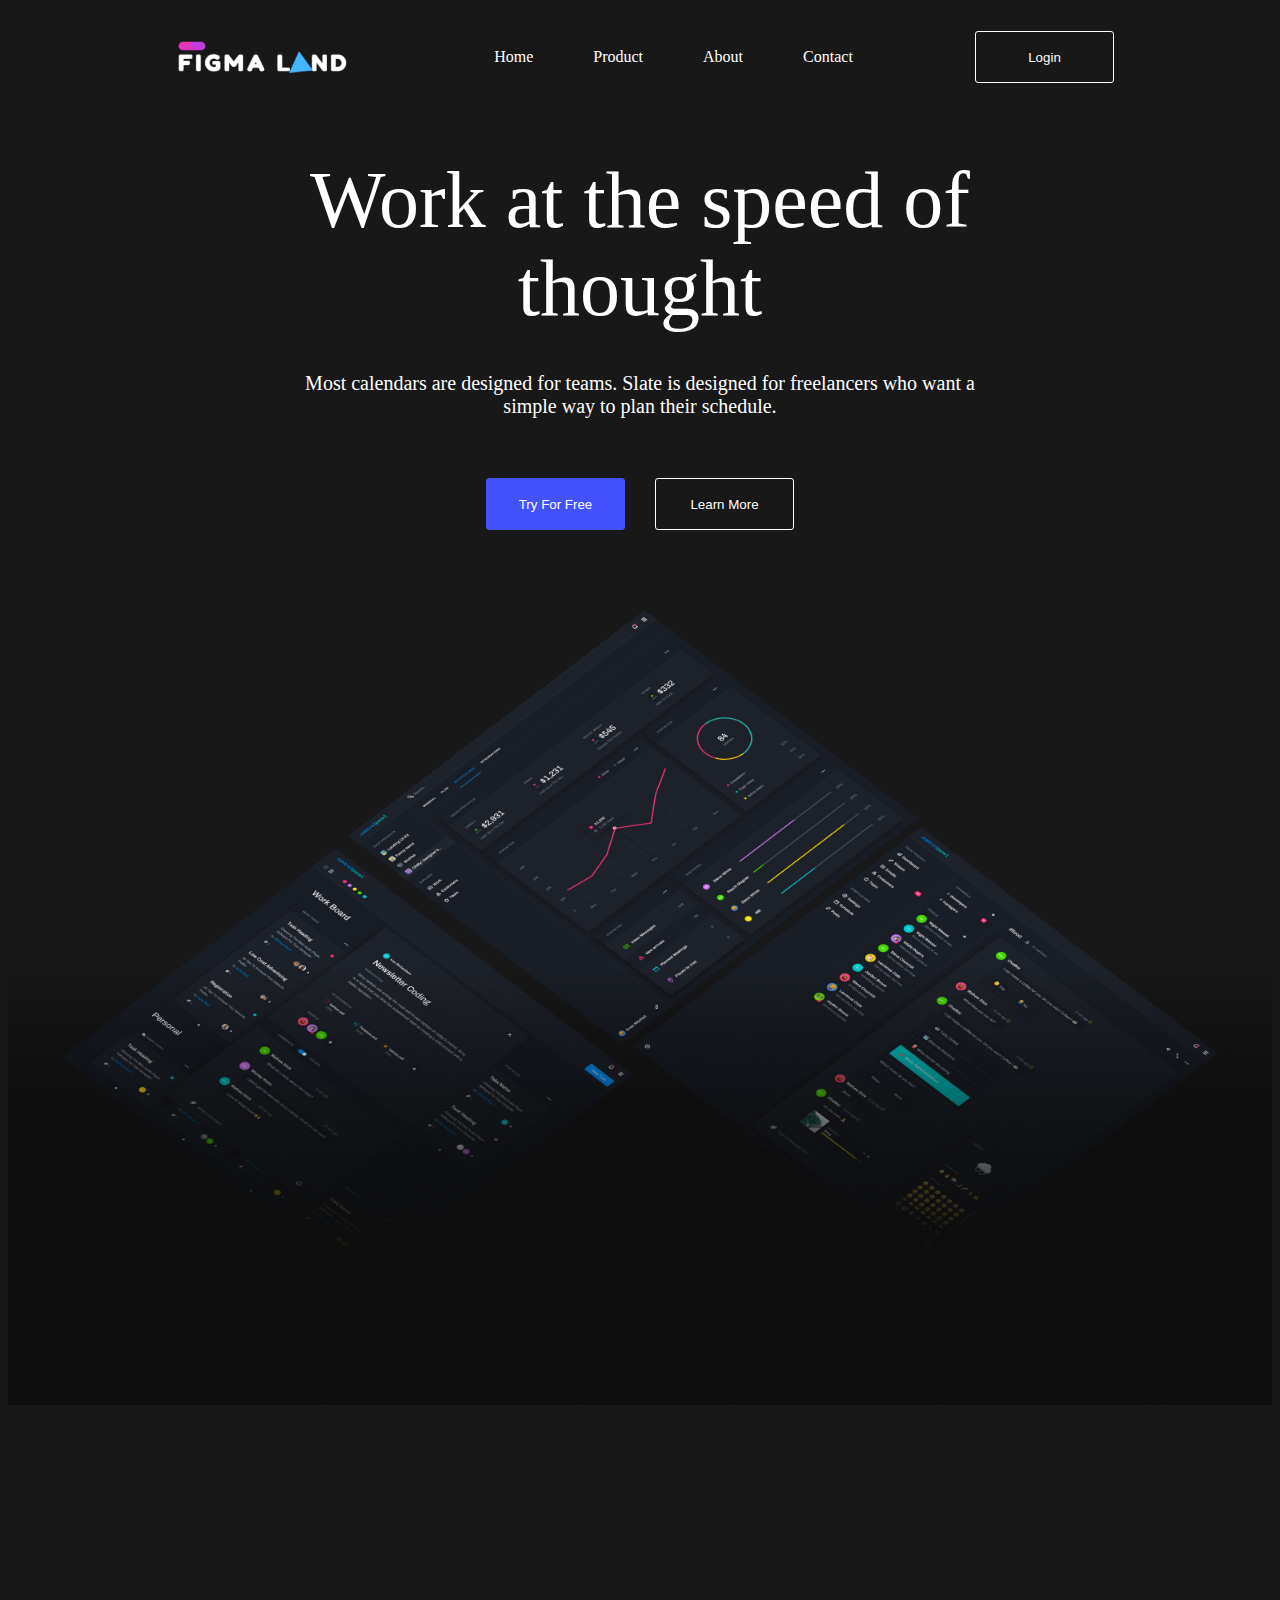
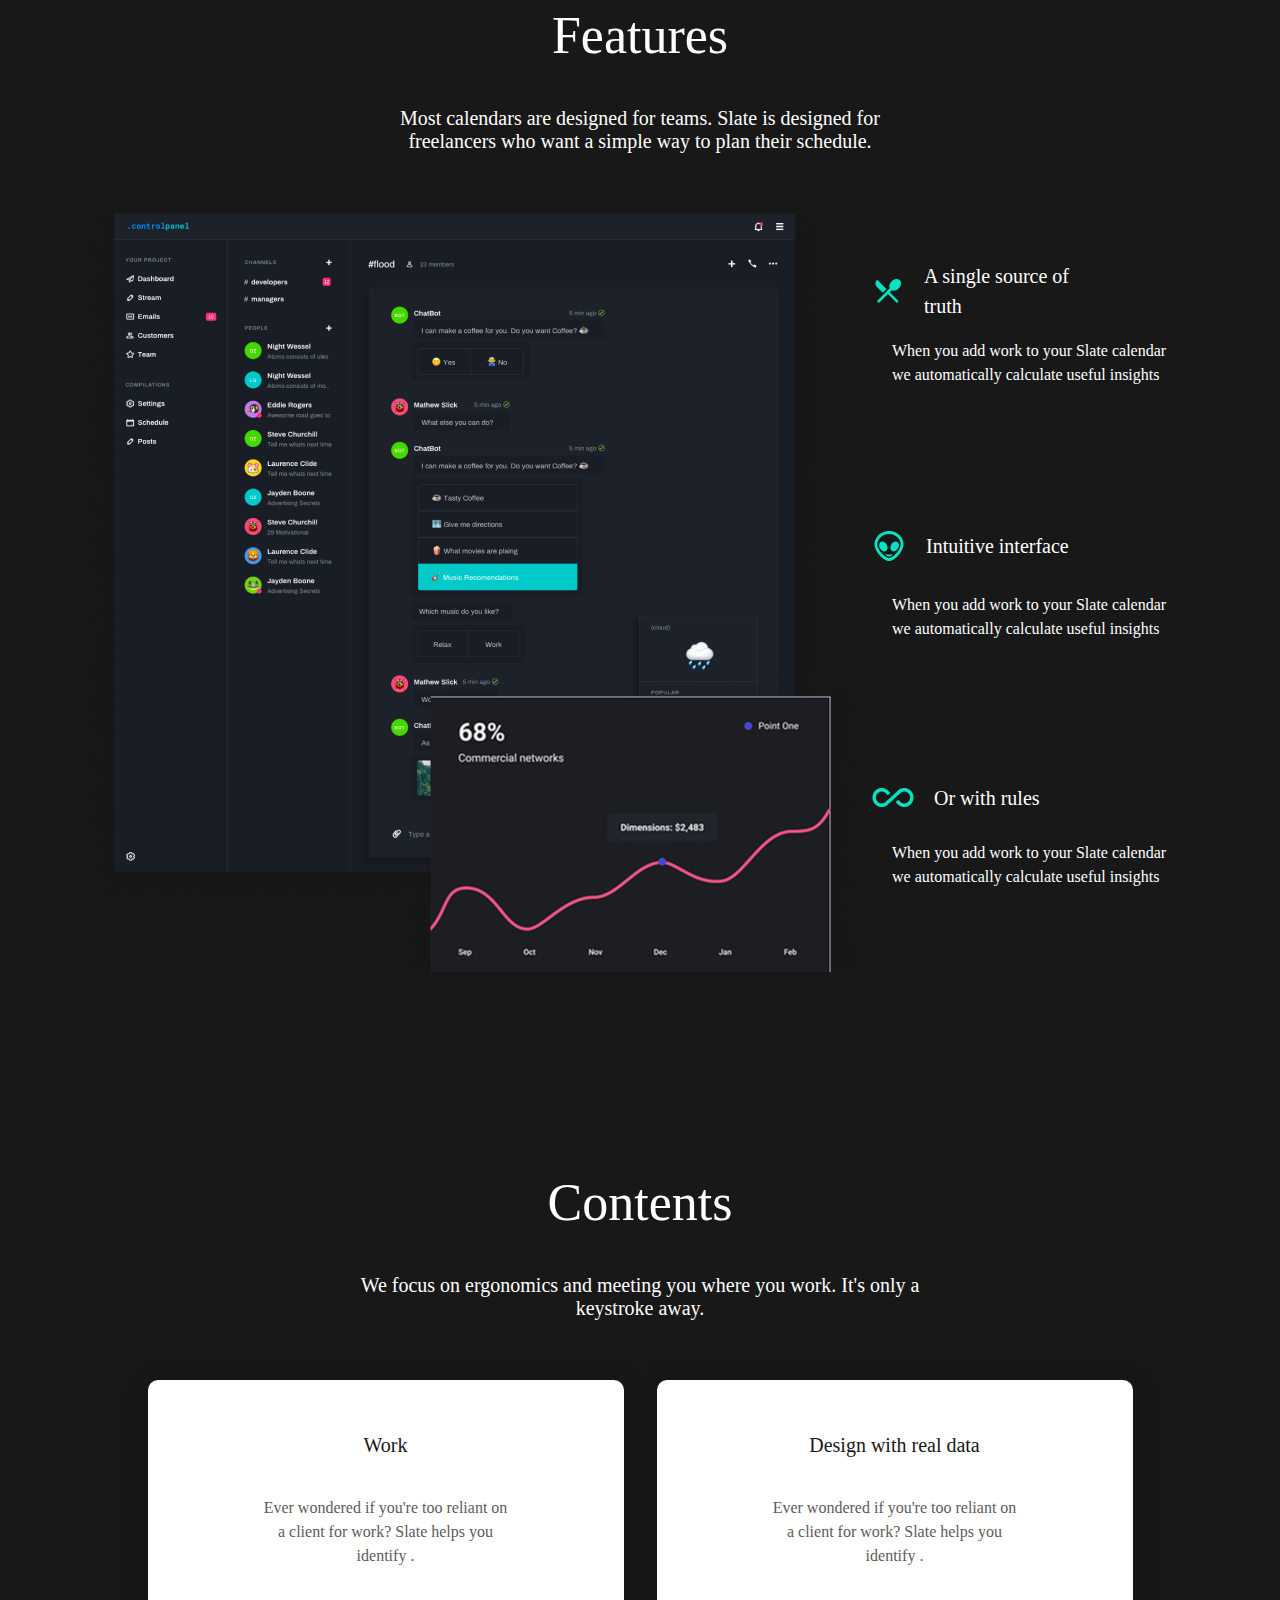
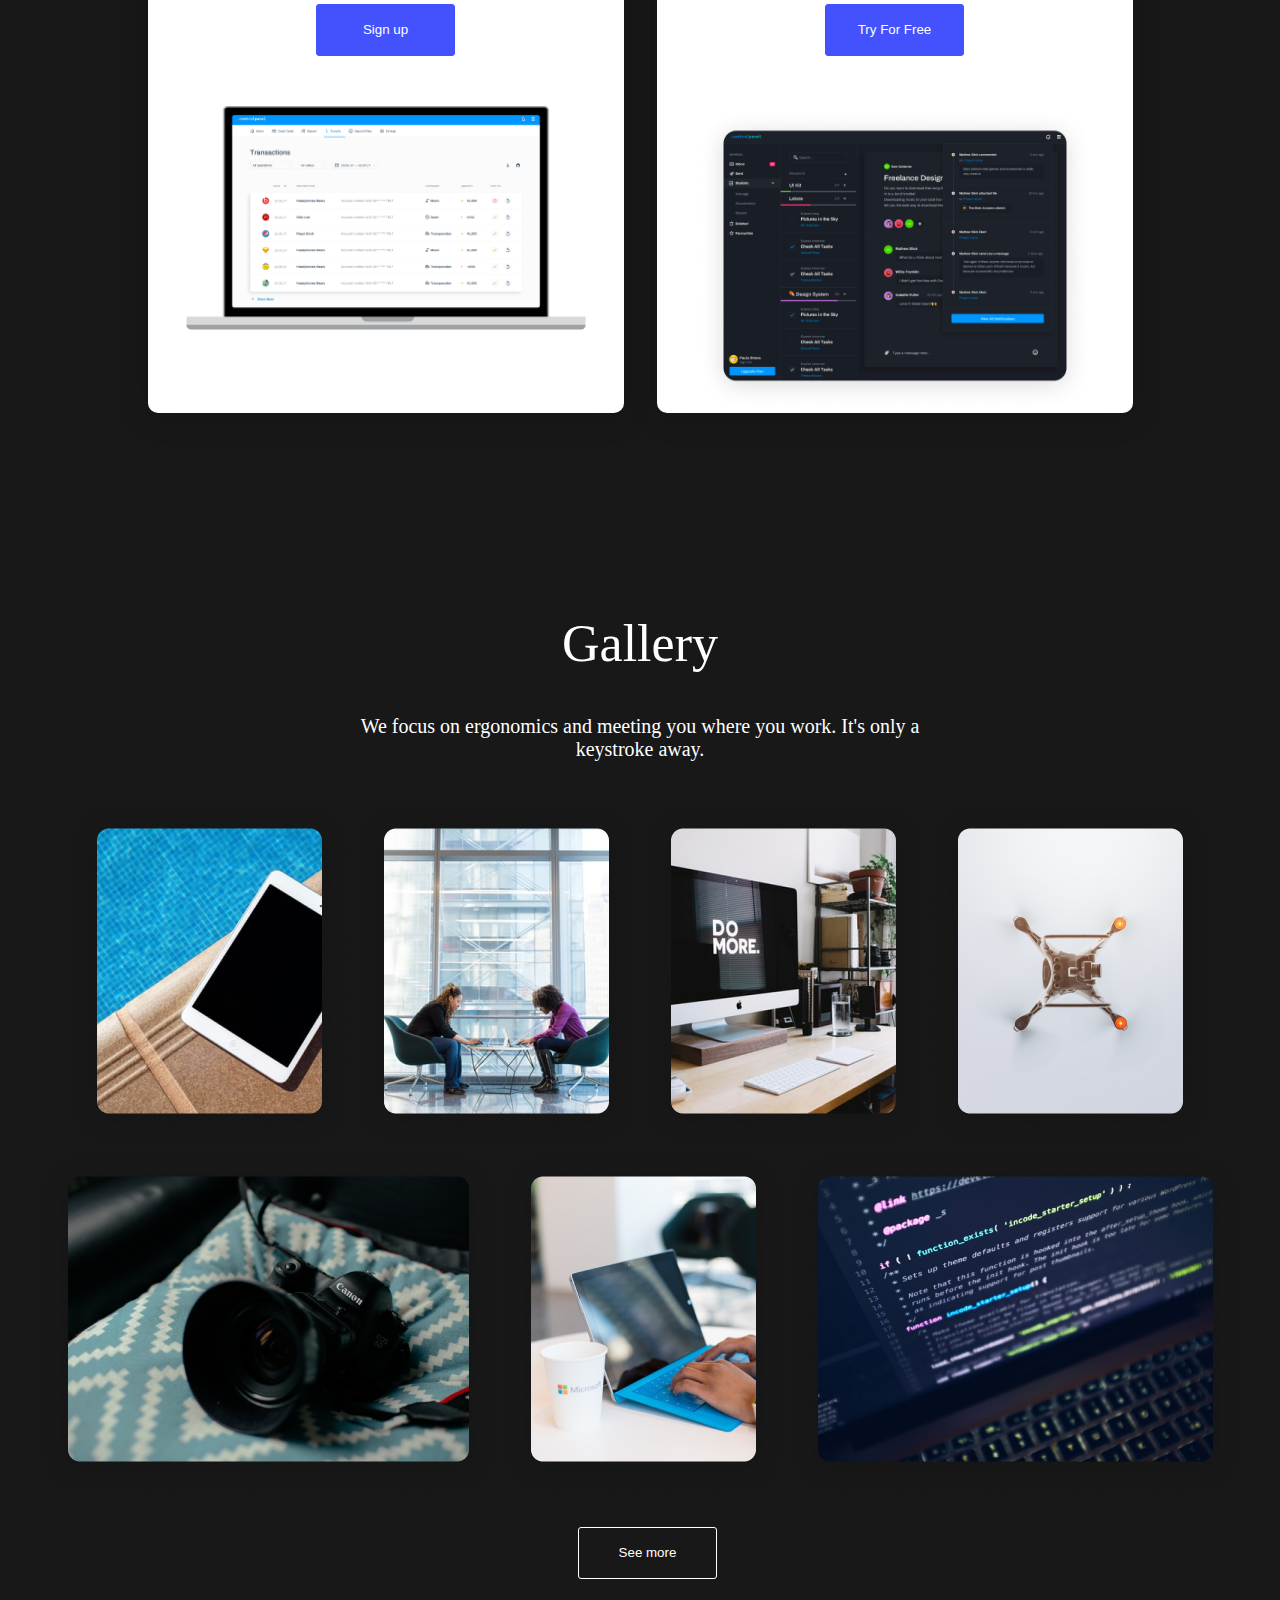
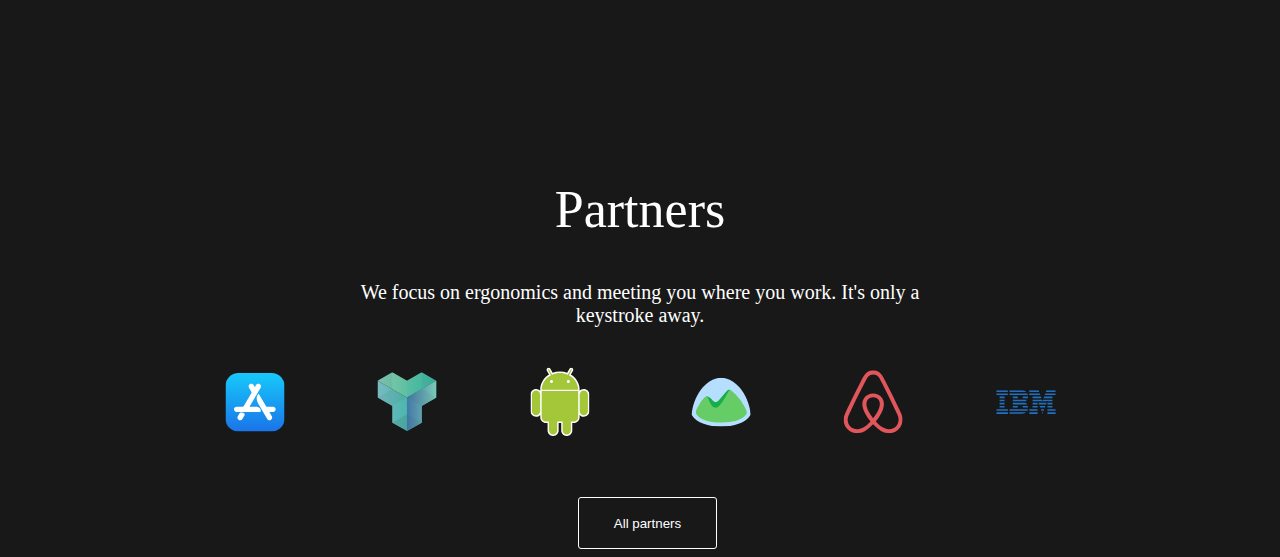
==== index.html @ aeb0fdc1 "das" ====
<!DOCTYPE html>
<html lang="en">
  <head>
    <meta charset="UTF-8" />
    <meta http-equiv="X-UA-Compatible" content="IE=edge" />
    <meta name="viewport" content="width=device-width, initial-scale=1.0" />
    <link rel="stylesheet" href="css/style.css" />
    <link rel="shortcut icon" href="./images/favicon.ico" type="image/x-icon" />
    <title>FigmaLand</title>
  </head>
  <body>
    <nav>
      <div class="nav_cont">
        <img src="./images/logo dark.png" alt="" class="logo" />
        <div class="navLinks">
          <a href="">Home</a>
          <a href="">Product</a>
          <a href="">About</a>
          <a href="">Contact</a>
        </div>
        <button class="login_button">Login</button>
      </div>
    </nav>

    <!-- Hero Section-->
    <section class="hero_section">
      <div class="main_content">
        <div class="headline_cont">
          <span class="headline">Work at the speed of thought</span>
          <p>
            Most calendars are designed for teams. Slate is designed for
            freelancers who want a simple way to plan their schedule.
          </p>
          <div class="cta_buttons">
            <button class="cta_button1">Try For Free</button>
            <button class="cta_button2">Learn More</button>
          </div>
        </div>
      </div>
      <img src="./images/screens.png" alt="" srcset="" class="screen_images" />
    </section>

    <!-- Features -->
    <section class="feature_section">
      <div class="feature_headline">
        <span class="section_headline">Features</span>
        <p>
          Most calendars are designed for teams. Slate is designed for
          freelancers who want a simple way to plan their schedule.
        </p>
      </div>
      <div class="feature_lists_cont">
        <img
          src="./images/featuresLarge.png"
          alt=""
          class="feature_image_large"
        />
        <img src="./images/featuresSmall.png" alt="" class="feature_image_sm" />
        <div class="feature_list_items">
          <div class="list">
            <div class="list_title">
              <img
                src="./images/ic_round-restaurant-menu.png"
                alt=""
                class="list_img"
              />
              <span class="list_head"> A single source of truth </span>
            </div>
            <p class="list_text">
              When you add work to your Slate calendar we automatically
              calculate useful insights
            </p>
          </div>
          <div class="list">
            <div class="list_title">
              <img
                src="./images/mdi_alien-outline.png"
                alt=""
                class="list_img"
              />
              <span class="list_head"> Intuitive interface </span>
            </div>
            <p class="list_text">
              When you add work to your Slate calendar we automatically
              calculate useful insights
            </p>
          </div>
          <div class="list">
            <div class="list_title">
              <img
                src="./images/mdi_all-inclusive.png"
                alt=""
                class="list_img"
              />
              <span class="list_head"> Or with rules </span>
            </div>
            <p class="list_text">
              When you add work to your Slate calendar we automatically
              calculate useful insights
            </p>
          </div>
        </div>
      </div>
    </section>

    <!-- Contents -->
    <section class="feature_section">
      <div class="feature_headline">
        <span class="section_headline">Contents</span>
        <p>
          We focus on ergonomics and meeting you where you work. It's only a
          keystroke away.
        </p>
      </div>
      <div class="card_cont">
        <div class="card">
          <div class="card_content">
            <span class="card_title">Work</span>
            <p class="card_text">
              Ever wondered if you're too reliant on a client for work? Slate
              helps you identify .
            </p>
            <button class="card_button">Sign up</button>
            <img src="./images/Macbook Pro.png" alt="" class="card_img" />
          </div>
        </div>
        <div class="card">
          <div class="card_content">
            <span class="card_title">Design with real data</span>
            <p class="card_text">
              Ever wondered if you're too reliant on a client for work? Slate
              helps you identify .
            </p>
            <button class="card_button">Try For Free</button>
            <img
              src="./images/Boards Notifications.png"
              alt=""
              class="card_img"
            />
          </div>
        </div>
      </div>
    </section>

    <!-- Gallery -->
    <section class="feature_section">
      <div class="feature_headline">
        <span class="section_headline">Gallery</span>
        <p>
          We focus on ergonomics and meeting you where you work. It's only a
          keystroke away.
        </p>
      </div>
      <div class="gallery">
        <div class="img_row1">
          <img src="./images/Card-1.png" alt="" />
          <img src="./images/Card-2.png" alt="" />
          <img src="./images/Card-3.png" alt="" />
          <img src="./images/Card.png" alt="" />
        </div>
        <div class="img_row2">
          <img src="./images/Card6.png" alt="" />
          <img src="./images/Card5.png" alt="" />
          <img src="./images/Card7.png" alt="" />
        </div>
        <button class="cta_button2">See more</button>
      </div>
    </section>

    <!-- Partners -->
    <section class="feature_section">
      <div class="feature_headline">
        <span class="section_headline">Partners</span>
        <p>
          We focus on ergonomics and meeting you where you work. It's only a
          keystroke away.
        </p>
      </div>
      <div class="gallery">
        <div class="logo_row">
          <div class="logo1">
            <img
              src="./images/logos_apple-app-store.svg"
              alt=""
              class="logo_img"
            />
            <img src="./images/logos_apiary.svg" alt="" class="logo_img" />
            <img
              src="./images/logos_android-icon.svg"
              alt=""
              class="logo_img"
            />
          </div>
          <div class="logo2">
            <img src="./images/logos_basecamp.svg" alt=""class="logo_img"/>
            <img src="./images/logos_airbnb.svg" alt="" class="logo_img"/>
            <img src="./images/logos_ibm.svg" alt=""class="logo_img" />
          </div>
        </div>

        <button class="cta_button2">All partners</button>
      </div>
    </section>
  </body>
</html>
---- css/style.css ----
::before,
::after {
  padding: 0%;
  margin: 0%;
  box-sizing: border-box;
}

body {
  background: #181818;
  color: white;
  font-family: fellix;
  overflow-x: hidden;
}
nav {
  width: 100%;
  align-items: center;
}
.nav_cont {
  display: flex;
  justify-content: space-between;
  align-items: center;
  width: 75%;
  margin: auto;
  padding: 10px 100px;
}
.logo {
  width: auto;
  height: 78px;
}
.navLinks {
  display: flex;
}
a {
  text-decoration: none;
  color: white;
  padding: 30px;
}
.login_button {
  height: 52px;
  width: 139px;
  background-color: inherit;
  border: 1px solid white;
  color: white;
  border-radius: 3px;
}
.hero_section {
  display: flex;
  flex-direction: column;
  justify-content: center;
  align-items: center;
  width: 100%;
}
.main_content {
  display: flex;
  flex-direction: column;
}
.headline_cont {
  width: 729px;
  display: flex;
  flex-direction: column;
  padding-top: 50px;
}
.headline {
  width: 729px;
  font-size: 80px;
  line-height: 88px;
  text-align: center;
  font-weight: 500;
}
p {
  text-align: center;
  font-weight: normal;
  font-size: 20px;
  padding: 20px;
}
.cta_buttons {
  padding-top: 20px;
  width: 377px;
  margin: auto;
  display: flex;
  justify-content: center;
}
.cta_button1 {
  height: 52px;
  width: 139px;
  background-color: #4452fe;
  border: 1px solid #4452fe;
  color: white;
  border-radius: 3px;
  margin-right: 15px;
}
.cta_button2 {
  height: 52px;
  width: 139px;
  background-color: inherit;
  border: 1px solid white;
  color: white;
  border-radius: 3px;
  margin-left: 15px;
}
.login_button:hover,
.cta_button2:hover {
  background-color: white;
  color: #4452fe;
  cursor: pointer;
}
.cta_button1:hover {
  background-color: #212ec2;
  border: 1px solid #212ec2;
  cursor: pointer;
}
.screen_images {
  width: 100%;
  background-size: contain;
  padding-top: 80px;
  z-index: 0;
}
.feature_section {
  display: flex;
  flex-direction: column;
  align-items: center;
}
.feature_headline {
  padding-top: 200px;
  width: 605px;
  display: flex;
  flex-direction: column;
  align-items: center;
}
.section_headline {
  font-size: 52px;
  font-weight: 400;
  line-height: 62px;
}
.feature_lists_cont {
  padding-top: 20px;
  display: flex;
  flex-direction: row;
}
.feature_image_large {
}
.feature_image_sm {
  display: none;
}
.feature_list_items {
  display: flex;
  flex-direction: column;
  justify-content: space-around;
  padding-left: 10px;
}
.list {
  display: flex;
  flex-direction: column;
  width: 330px;
}
.list_title {
  display: flex;
  flex-direction: row;
  align-items: center;
}
.list_img {
  width: auto;
}
.list_head {
  font-size: 20px;
  font-weight: 500;
  line-height: 30px;
  padding-left: 20px;
  width: 150px;
}
.list_text {
  padding-top: 1px;
  font-size: 16px;
  font-weight: 400;
  line-height: 24px;
  text-align: left;
}
.card_cont {
  padding-top: 20px;
  width: 985px;
  display: flex;
  flex-direction: row;
  justify-content: space-between;
}
.card {
  width: 476px;
  /* height: 624px; */
  background-color: white;
  border-radius: 10px;
  box-shadow: 0px 4px 31px rgba(0, 0, 0, 0.15);
}
.card_content {
  display: flex;
  flex-direction: column;
  padding-top: 50px;
  align-items: center;
  color: #181818;
}
.card_title {
  font-size: 20px;
  font-weight: 500;
  line-height: 30px;
}
.card_text {
  font-size: 16px;
  font-weight: 400;
  line-height: 24px;
  width: 250px;
  color: #5c5c5c;
}
.card_button {
  height: 52px;
  width: 139px;
  background-color: #4452fe;
  border: 1px solid #4452fe;
  color: white;
  border-radius: 3px;
}
.card_img {
  margin-top: 50px;
  width: 400px;
}
.gallery{
  display: flex;
  flex-direction: column;
  align-items: center;
}
.img_row1{
  display: flex;
  flex-direction: row;
}
.img_row2{
  display: flex;
  flex-direction: row;
  padding-bottom: 30px;
}
.logo_row{
  width: 831px;
  display: flex;
  flex-direction: row;
  justify-content: space-between;
  padding-bottom: 60px;
}
.logo_img{
  width: 60px;
  height: auto;
}
.logo1, .logo2{
  display: flex;
  width: 365px;
  flex-direction: row;
  justify-content: space-between;
}
@media only screen and (max-width: 768px) {
  .nav_cont {
    width: 100%;
    align-items: center;
    padding: 0;
  }
  .navLinks {
    display: none;
  }
  .login_button {
    height: 42px;
    width: 109px;
  }
  .cta_buttons {
    flex-direction: column;
    align-items: center;
    height: 120px;
    justify-content: space-between;
  }
  .cta_button1,
  .cta_button2 {
    margin: 0%;
  }
  .headline_cont {
    align-items: center;
    width: 100%;
  }
  .headline {
    width: 70%;
    font-size: 40px;
    line-height: 42px;
    text-align: center;
    font-weight: 400;
  }
  p {
    width: 70%;
    text-align: center;
    font-weight: 400;
    font-size: 14px;
    padding: 10px;
  }
  .section_headline{
    font-size: 35px;
  }
  .feature_headline {
    width: 100%;
  }
  .feature_lists_cont {
    flex-direction: column;
    align-items: center;
  }
  .feature_image_large {
    display: none;
  }
  .feature_image_sm {
    display: block;
  }
  .list {
    width: 260px;
  }
  .list_title {
    width: 260px;
  }
  .list_text {
    width: 260px;
  }
  .card_cont {
    flex-direction: column;
    align-items: center;
  }
  .card {
    margin-bottom: 40px;
    width: 308px;
    height: 572px;
  }
  .card_cont{
    width: 100%;
  }
.card_img{
  width: 250px;
}
.img_row1{
  display: flex;
  flex-direction: column;
}
.img_row2{
  display: none;
}
.gallery_img{
  width: 329px;
}
.logo_row{
  width: 100%;
  flex-direction: column;
  align-items: center;
}
.logo1{
  padding-bottom: 30px;
  width: 80%;
}
.logo2{
  width: 292px;
}
}
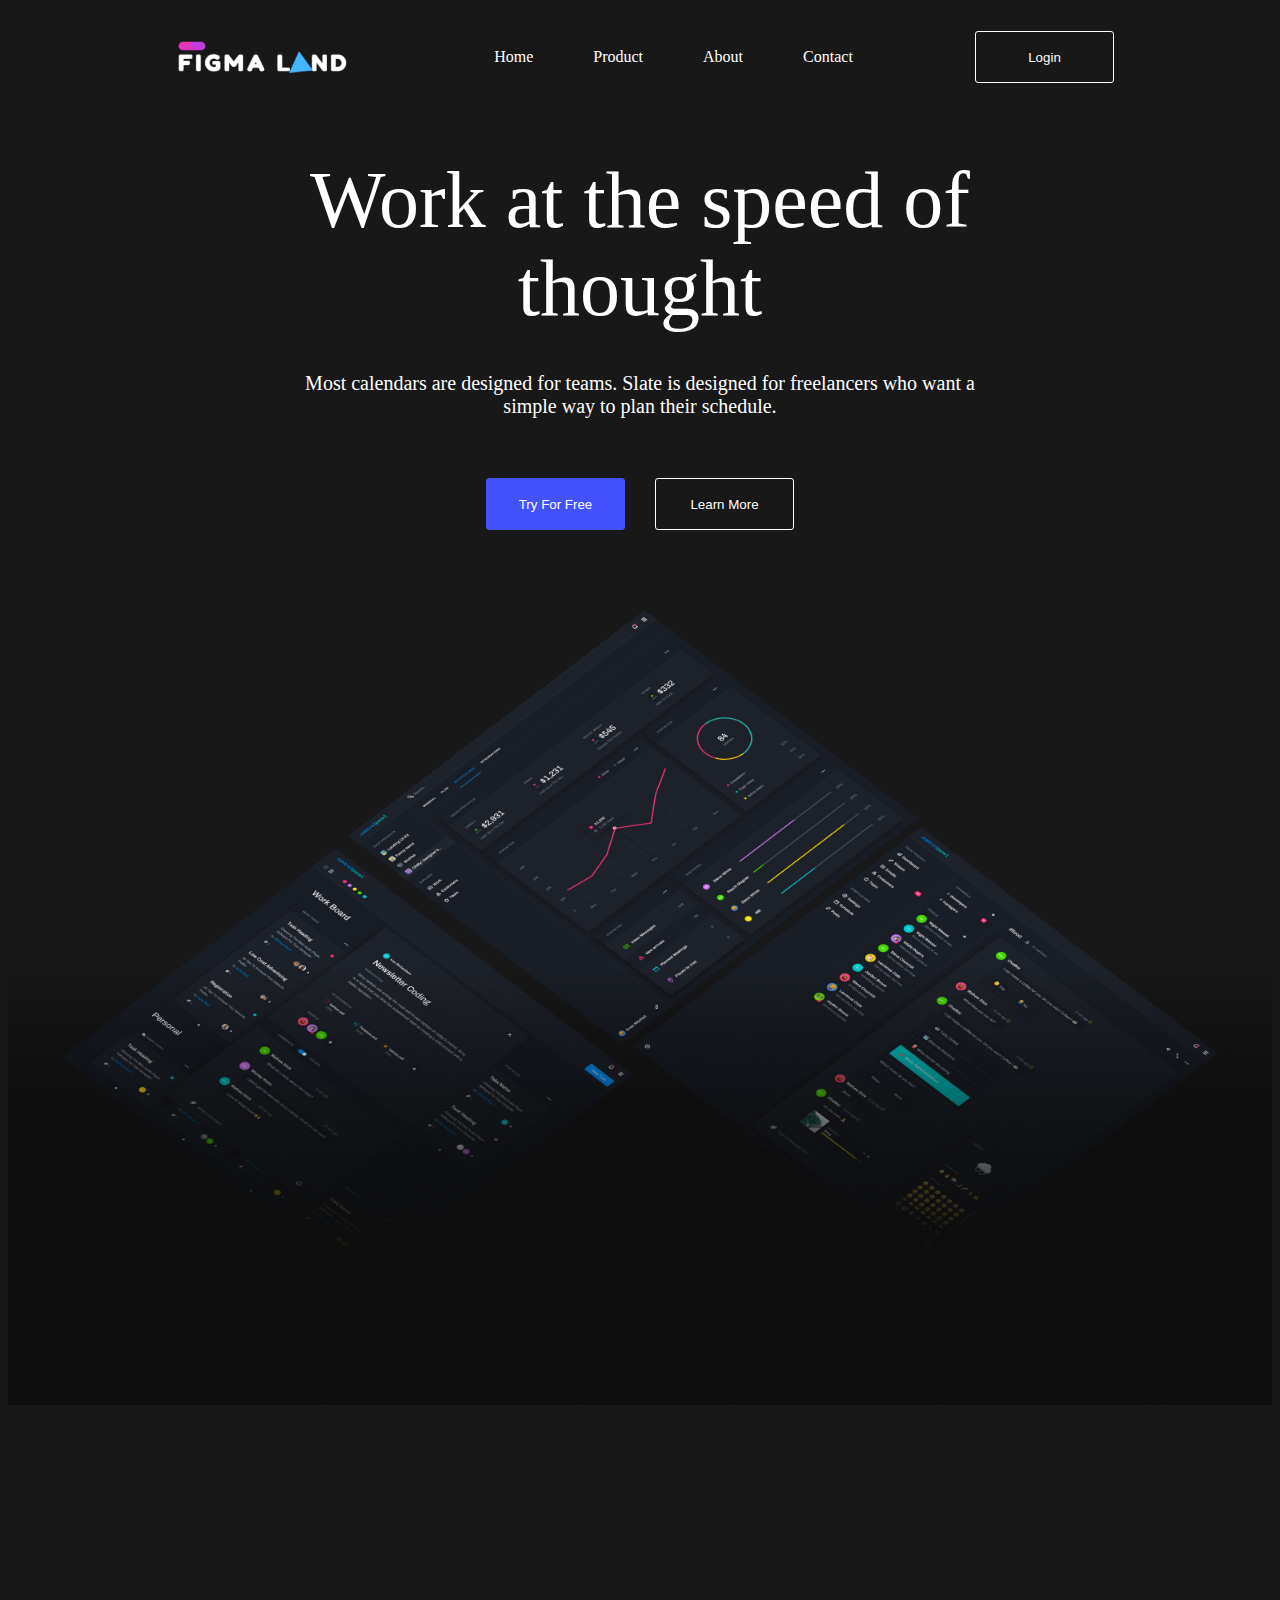
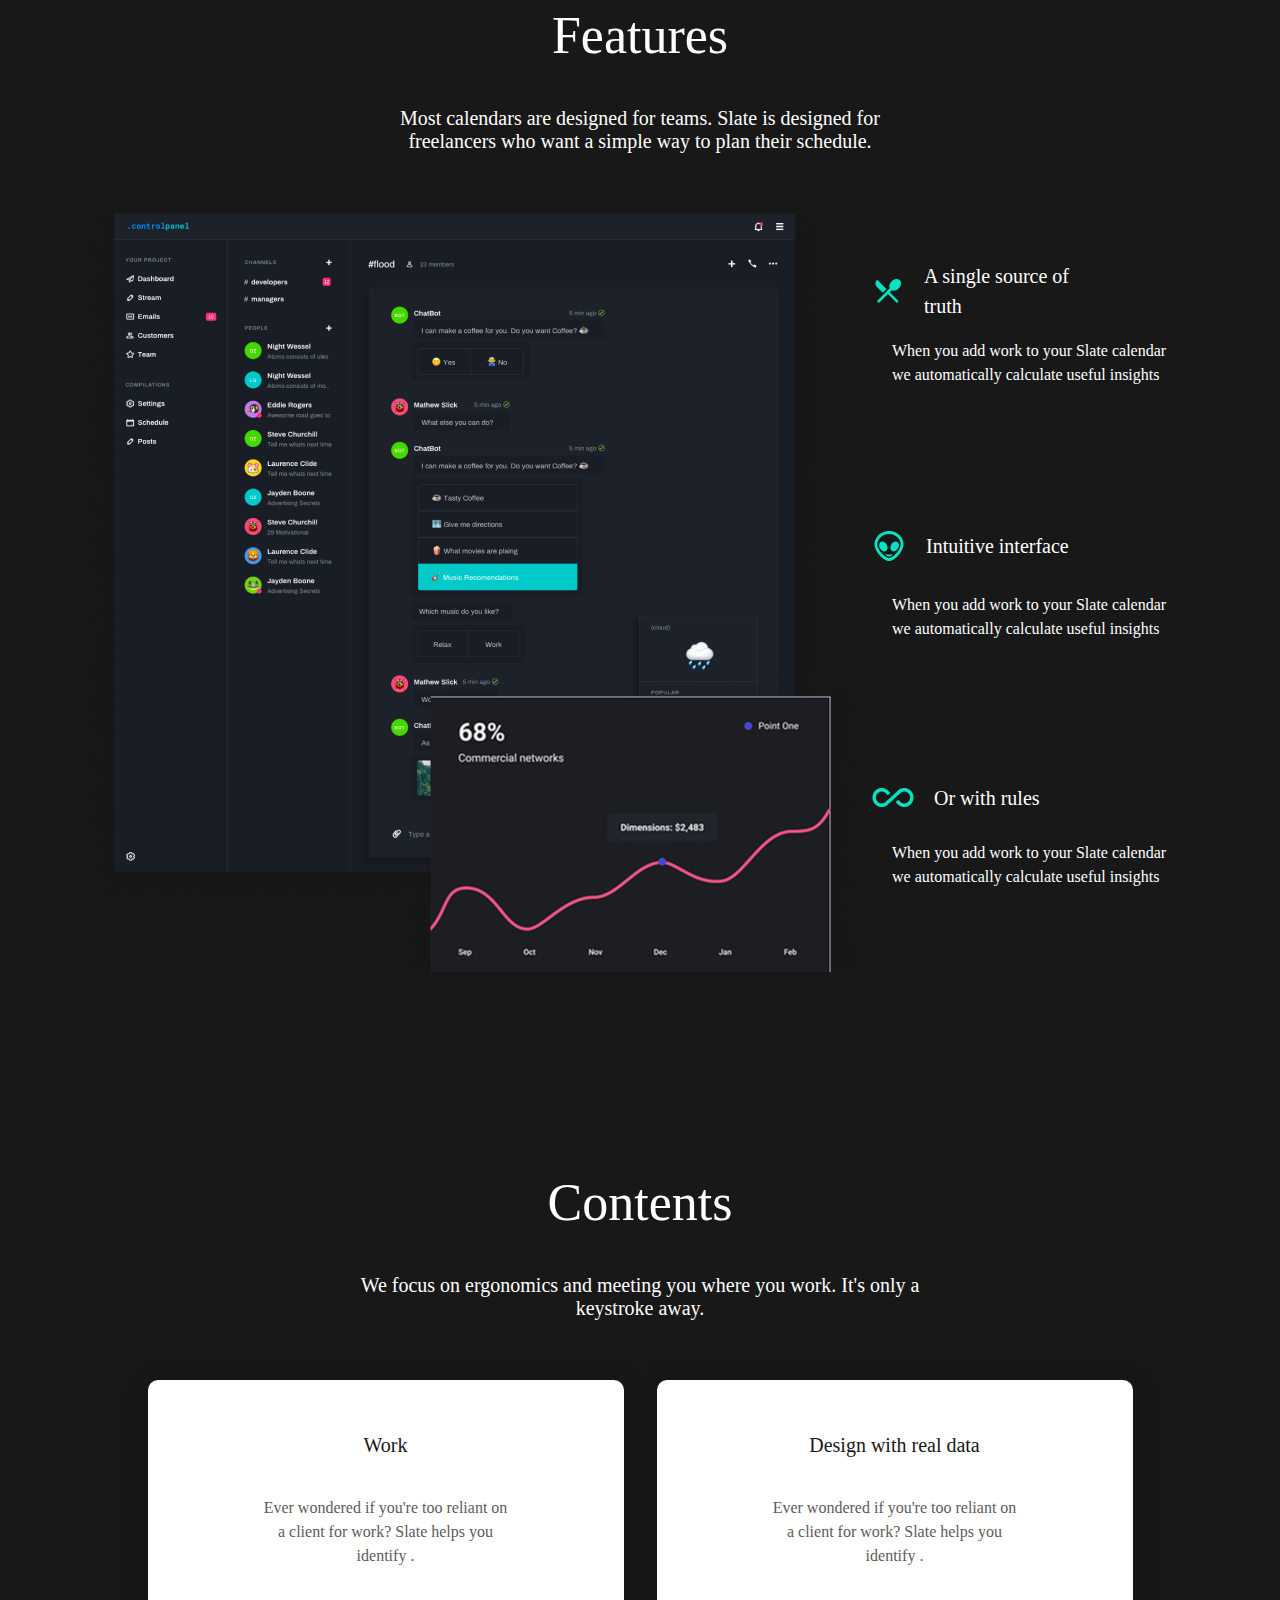
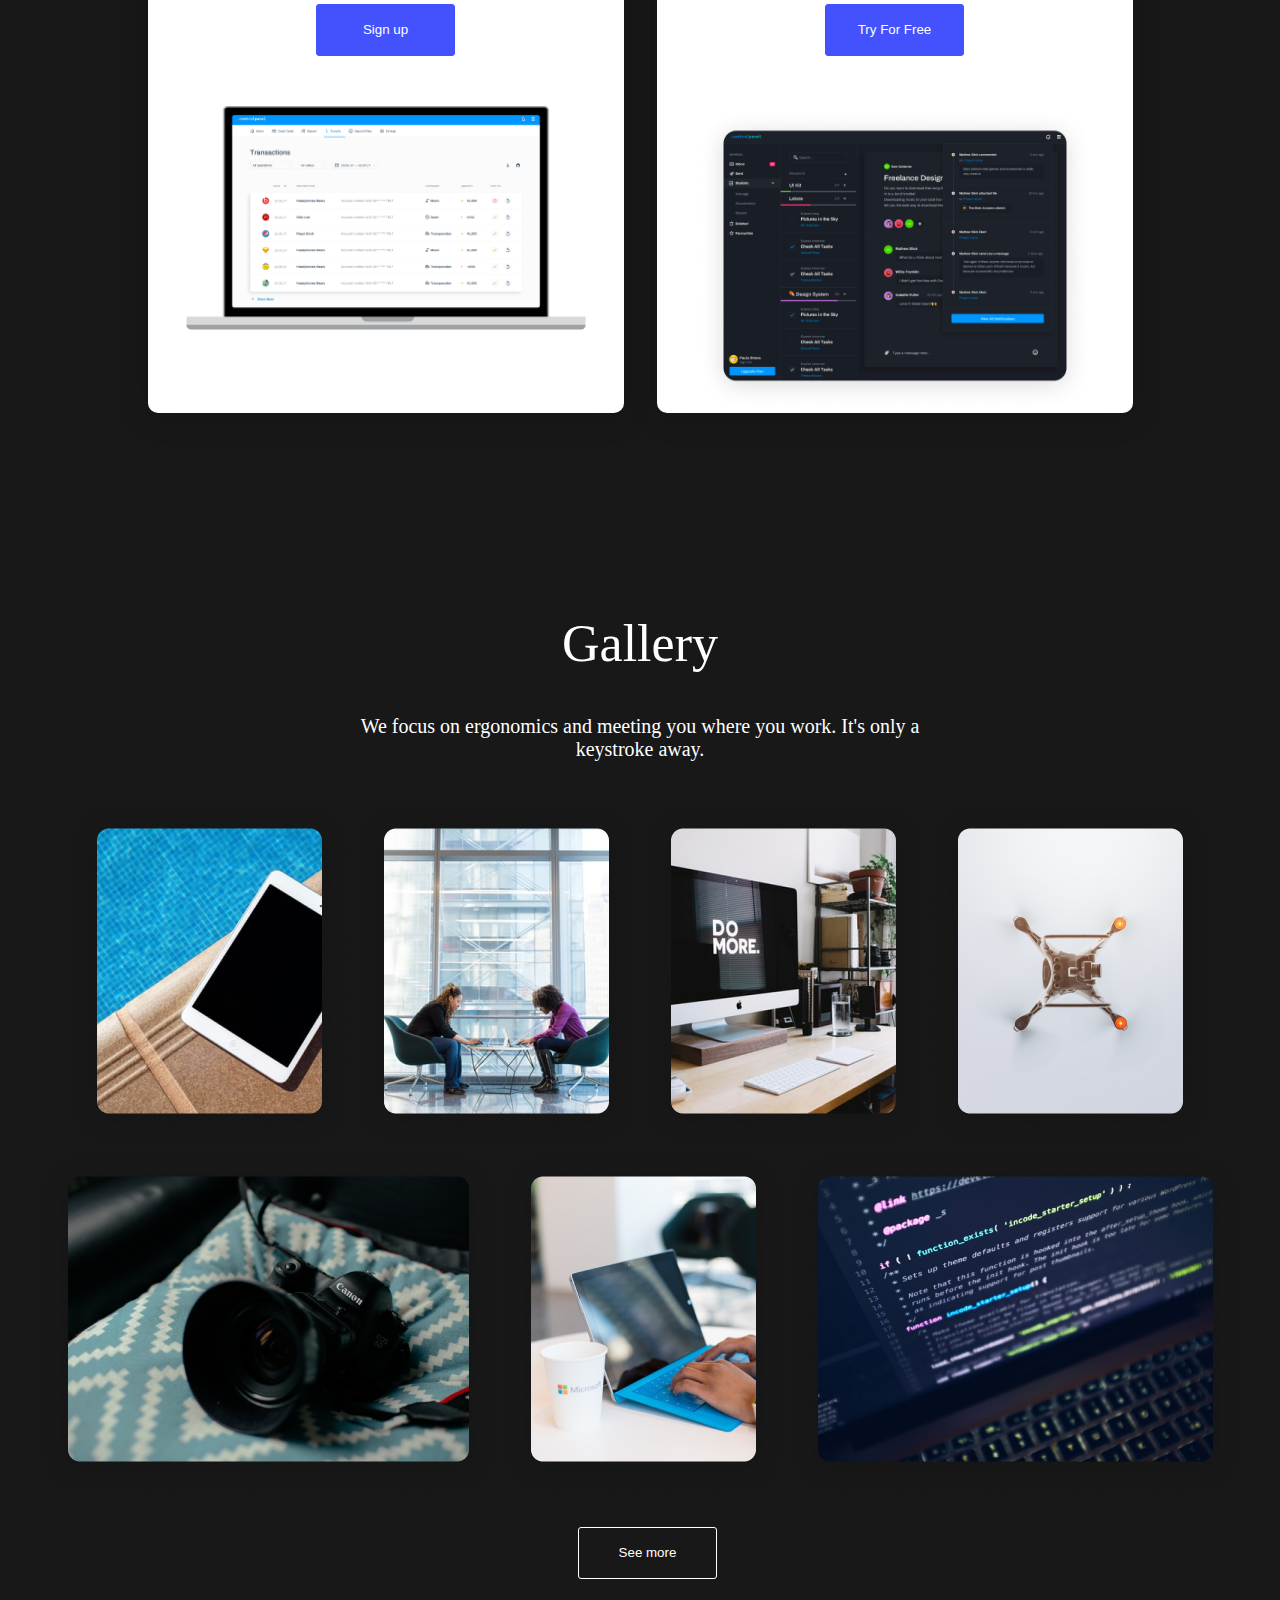
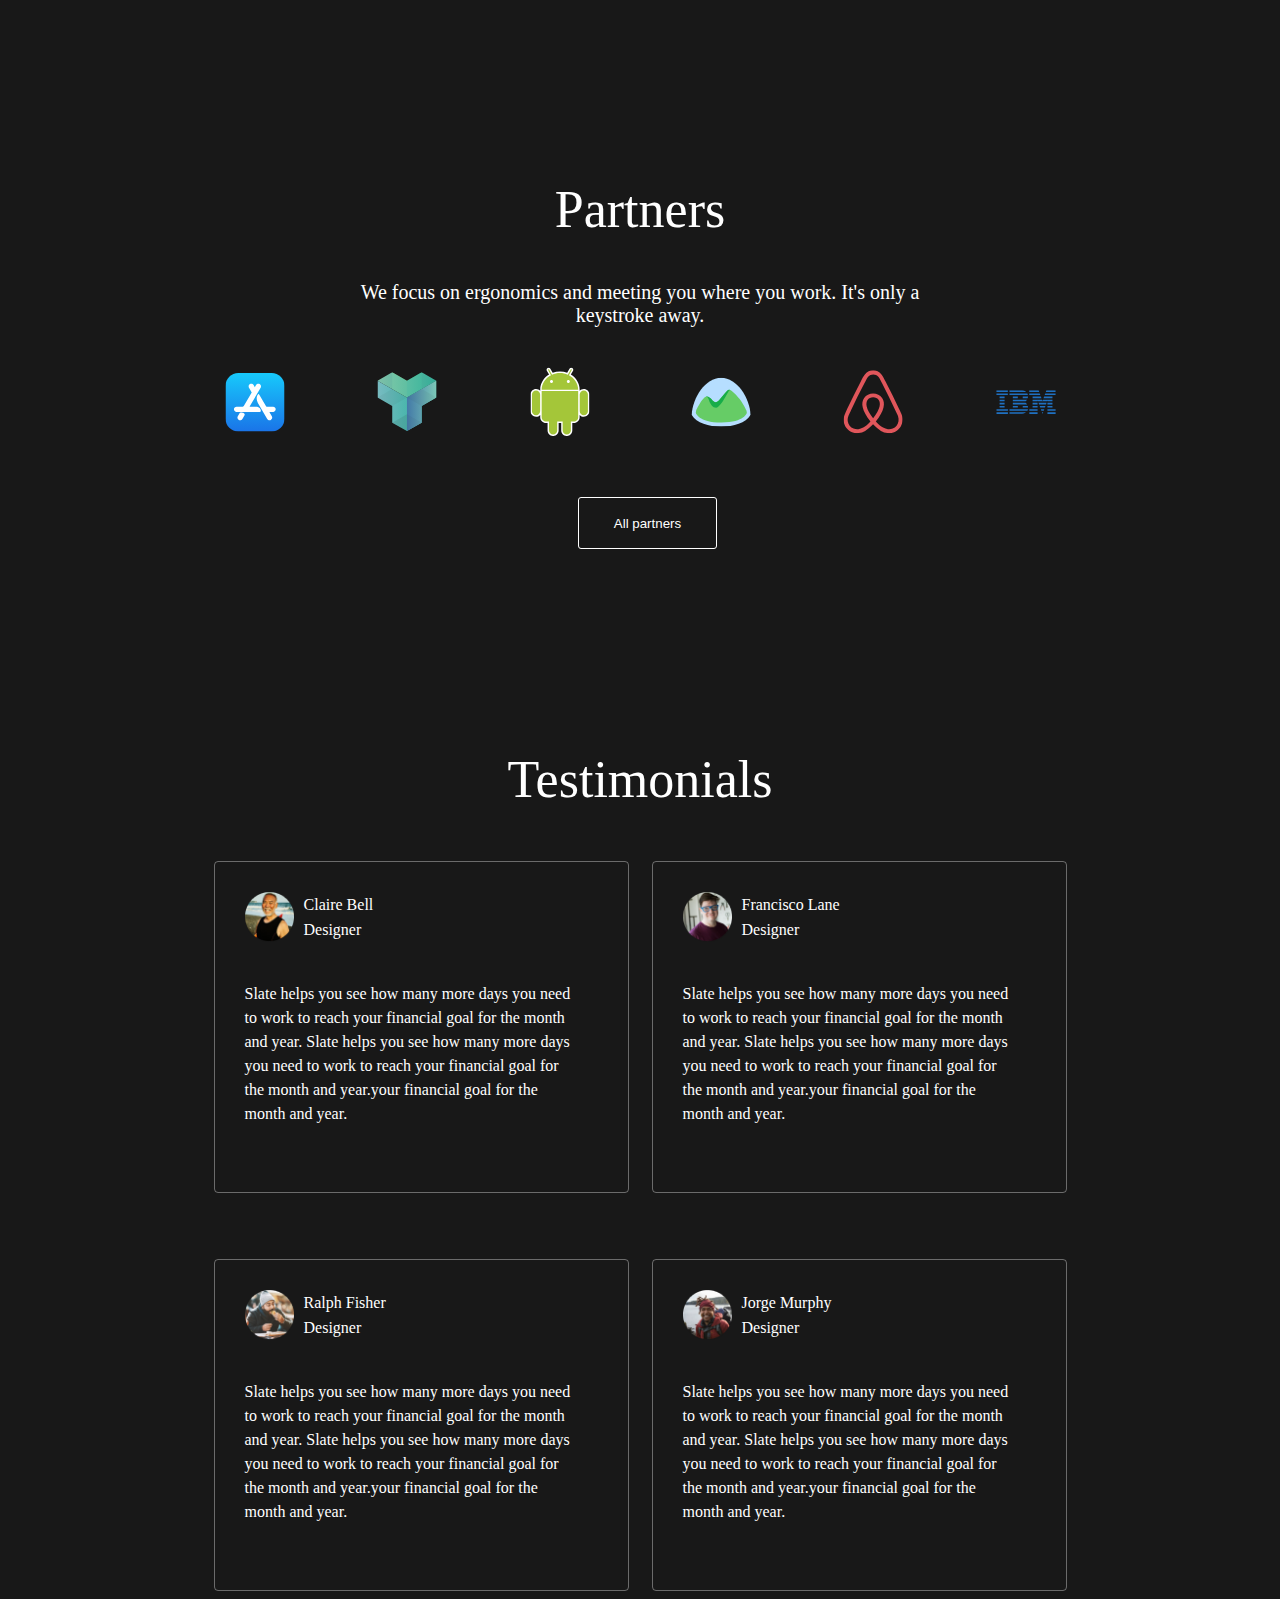
==== commit 014b99da: "ersfd" ====
--- a/index.html
+++ b/index.html
@@ -192,13 +192,86 @@
             />
           </div>
           <div class="logo2">
-            <img src="./images/logos_basecamp.svg" alt=""class="logo_img"/>
-            <img src="./images/logos_airbnb.svg" alt="" class="logo_img"/>
-            <img src="./images/logos_ibm.svg" alt=""class="logo_img" />
+            <img src="./images/logos_basecamp.svg" alt="" class="logo_img" />
+            <img src="./images/logos_airbnb.svg" alt="" class="logo_img" />
+            <img src="./images/logos_ibm.svg" alt="" class="logo_img" />
           </div>
         </div>
 
         <button class="cta_button2">All partners</button>
+      </div>
+    </section>
+
+    <!-- Testimonials -->
+    <section class="feature_section">
+      <div class="feature_headline">
+        <span class="section_headline">Testimonials</span>
+      </div>
+      <div class="test_cont">
+        <div class="test_l">
+          <div class="test_card1">
+            <div class="test_header">
+              <img src="/images/avatar.png" alt="" class="test_img" />
+              <div class="test_header_cont">
+                <p class="test_header_title">Claire Bell</p>
+                <p class="test_header_title">Designer</p>
+              </div>
+            </div>
+            <p class="test_body">
+              Slate helps you see how many more days you need to work to reach
+              your financial goal for the month and year. Slate helps you see
+              how many more days you need to work to reach your financial goal
+              for the month and year.your financial goal for the month and year.
+            </p>
+          </div>
+          <div class="test_card1">
+            <div class="test_header">
+              <img src="/images/avatar-1.png" alt="" class="test_img" />
+              <div class="test_header_cont">
+                <p class="test_header_title">Ralph Fisher</p>
+                <p class="test_header_title">Designer</p>
+              </div>
+            </div>
+            <p class="test_body">
+              Slate helps you see how many more days you need to work to reach
+              your financial goal for the month and year. Slate helps you see
+              how many more days you need to work to reach your financial goal
+              for the month and year.your financial goal for the month and year.
+            </p>
+          </div>
+        </div>
+         <div class="test_l">
+          <div class="test_card1">
+            <div class="test_header">
+              <img src="/images/avatar-2.png" alt="" class="test_img" />
+              <div class="test_header_cont">
+                <p class="test_header_title">Francisco Lane</p>
+                <p class="test_header_title">Designer</p>
+              </div>
+            </div>
+            <p class="test_body">
+              Slate helps you see how many more days you need to work to reach
+              your financial goal for the month and year. Slate helps you see
+              how many more days you need to work to reach your financial goal
+              for the month and year.your financial goal for the month and year.
+            </p>
+          </div>
+          <div class="test_card1">
+            <div class="test_header">
+              <img src="/images/avatar-3.png" alt="" class="test_img" />
+              <div class="test_header_cont">
+                <p class="test_header_title">Jorge Murphy</p>
+                <p class="test_header_title">Designer</p>
+              </div>
+            </div>
+            <p class="test_body">
+              Slate helps you see how many more days you need to work to reach
+              your financial goal for the month and year. Slate helps you see
+              how many more days you need to work to reach your financial goal
+              for the month and year.your financial goal for the month and year.
+            </p>
+          </div>
+        </div>
       </div>
     </section>
   </body>
--- a/css/style.css
+++ b/css/style.css
@@ -220,37 +220,111 @@
   margin-top: 50px;
   width: 400px;
 }
-.gallery{
-  display: flex;
-  flex-direction: column;
-  align-items: center;
-}
-.img_row1{
-  display: flex;
-  flex-direction: row;
-}
-.img_row2{
+.gallery {
+  display: flex;
+  flex-direction: column;
+  align-items: center;
+}
+.img_row1 {
+  display: flex;
+  flex-direction: row;
+}
+.img_row2 {
   display: flex;
   flex-direction: row;
   padding-bottom: 30px;
 }
-.logo_row{
+.logo_row {
   width: 831px;
   display: flex;
   flex-direction: row;
   justify-content: space-between;
   padding-bottom: 60px;
 }
-.logo_img{
+.logo_img {
   width: 60px;
   height: auto;
 }
-.logo1, .logo2{
+.logo1,
+.logo2 {
   display: flex;
   width: 365px;
   flex-direction: row;
   justify-content: space-between;
 }
+.test_cont {
+  width: 853px;
+  display: flex;
+  flex-direction: row;
+  justify-content: space-between;
+  padding-top: 50px;
+}
+.test_l {
+  display: flex;
+  flex-direction: column;
+  justify-content: space-between;
+  height: 730px;
+}
+.test_r {
+  display: flex;
+  flex-direction: column;
+  height: 730px;
+}
+.test_card1 {
+  background-color: inherit;
+  width: 353px;
+  border-radius: 4px;
+  border: 1px solid #dedede6c;
+  padding: 30px;
+}
+.test_header {
+  display: flex;
+  flex-direction: row;
+}
+.test_img {
+  width: 50px;
+  height: 50px;
+}
+.test_header_cont {
+ width: 100%;
+}
+.test_header_title {
+  font-size: 16px;
+  font-weight: normal;
+  line-height: 25px;
+  margin-left: 10px;
+  margin-top: 0;
+  margin-bottom: 0;
+  padding: 0%;
+  text-align: left;
+}
+.test_body {
+  margin-top: 20px;
+  font-size: 16px;
+  font-weight: normal;
+  line-height: 24px;
+  padding-left: 0;
+  text-align: left;
+}
+
+.test_card2 {
+  margin-top: 20px;
+  background-color: inherit;
+  width: 353px;
+  border-radius: 4px;
+  border: 1px solid #dedede;
+  padding: 30px;
+}
+
+
+
+
+
+
+
+
+/* Media Queries */
+
 @media only screen and (max-width: 768px) {
   .nav_cont {
     width: 100%;
@@ -292,7 +366,7 @@
     font-size: 14px;
     padding: 10px;
   }
-  .section_headline{
+  .section_headline {
     font-size: 35px;
   }
   .feature_headline {
@@ -326,32 +400,49 @@
     width: 308px;
     height: 572px;
   }
-  .card_cont{
-    width: 100%;
-  }
-.card_img{
-  width: 250px;
-}
-.img_row1{
-  display: flex;
-  flex-direction: column;
-}
-.img_row2{
-  display: none;
-}
-.gallery_img{
-  width: 329px;
-}
-.logo_row{
-  width: 100%;
-  flex-direction: column;
-  align-items: center;
-}
-.logo1{
-  padding-bottom: 30px;
-  width: 80%;
-}
-.logo2{
-  width: 292px;
-}
-}
+  .card_cont {
+    width: 100%;
+  }
+  .card_img {
+    width: 250px;
+  }
+  .img_row1 {
+    display: flex;
+    flex-direction: column;
+  }
+  .img_row2 {
+    display: none;
+  }
+  .gallery_img {
+    width: 329px;
+  }
+  .logo_row {
+    width: 100%;
+    flex-direction: column;
+    align-items: center;
+  }
+  .logo1 {
+    padding-bottom: 30px;
+    width: 80%;
+  }
+  .logo2 {
+    width: 292px;
+  }
+  .test_cont{
+    flex-direction: column;
+    align-items: center;
+    justify-content: space-between;
+    width: 100%;
+    height: 1430px ;
+  }
+  .test_card1{
+    width: 80%;
+  }
+  .test_body{
+    width: 323px;
+  }
+  .test_l{
+    height: 700px;
+    align-items: center;
+  }
+}
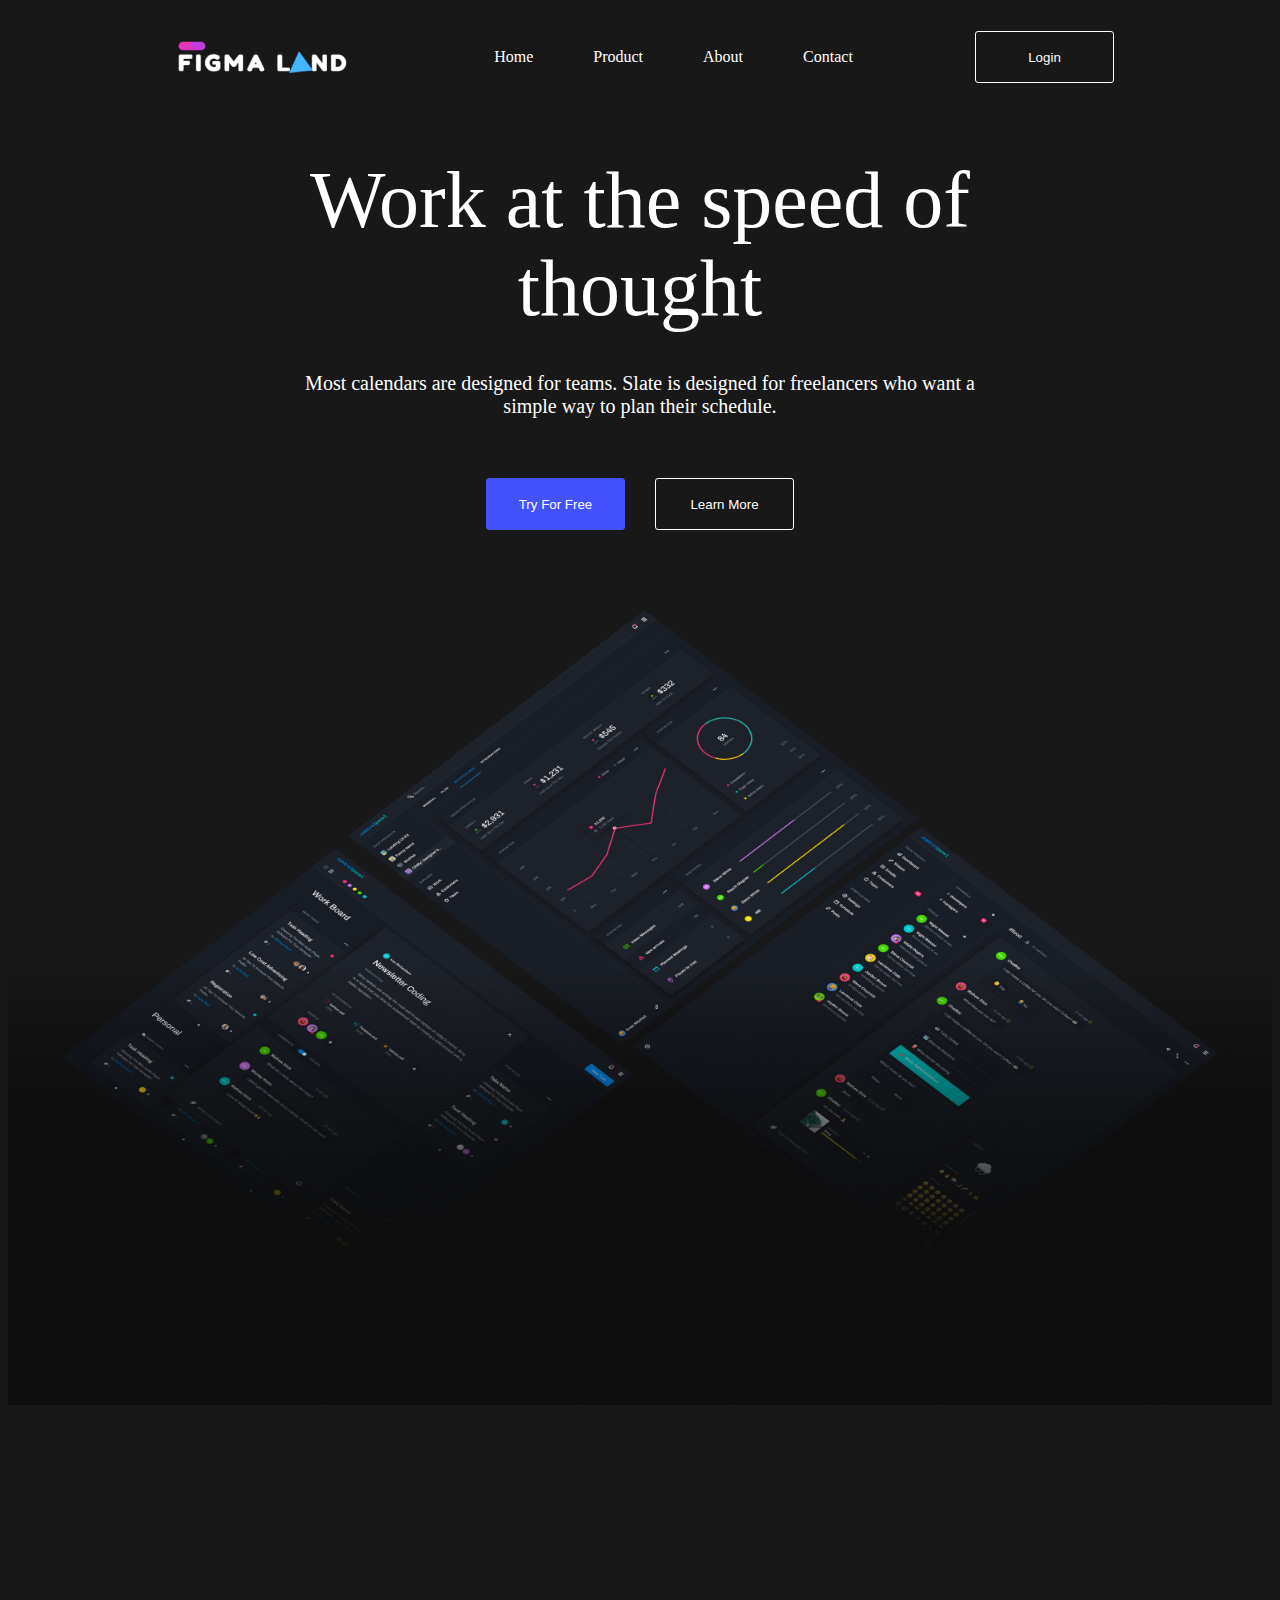
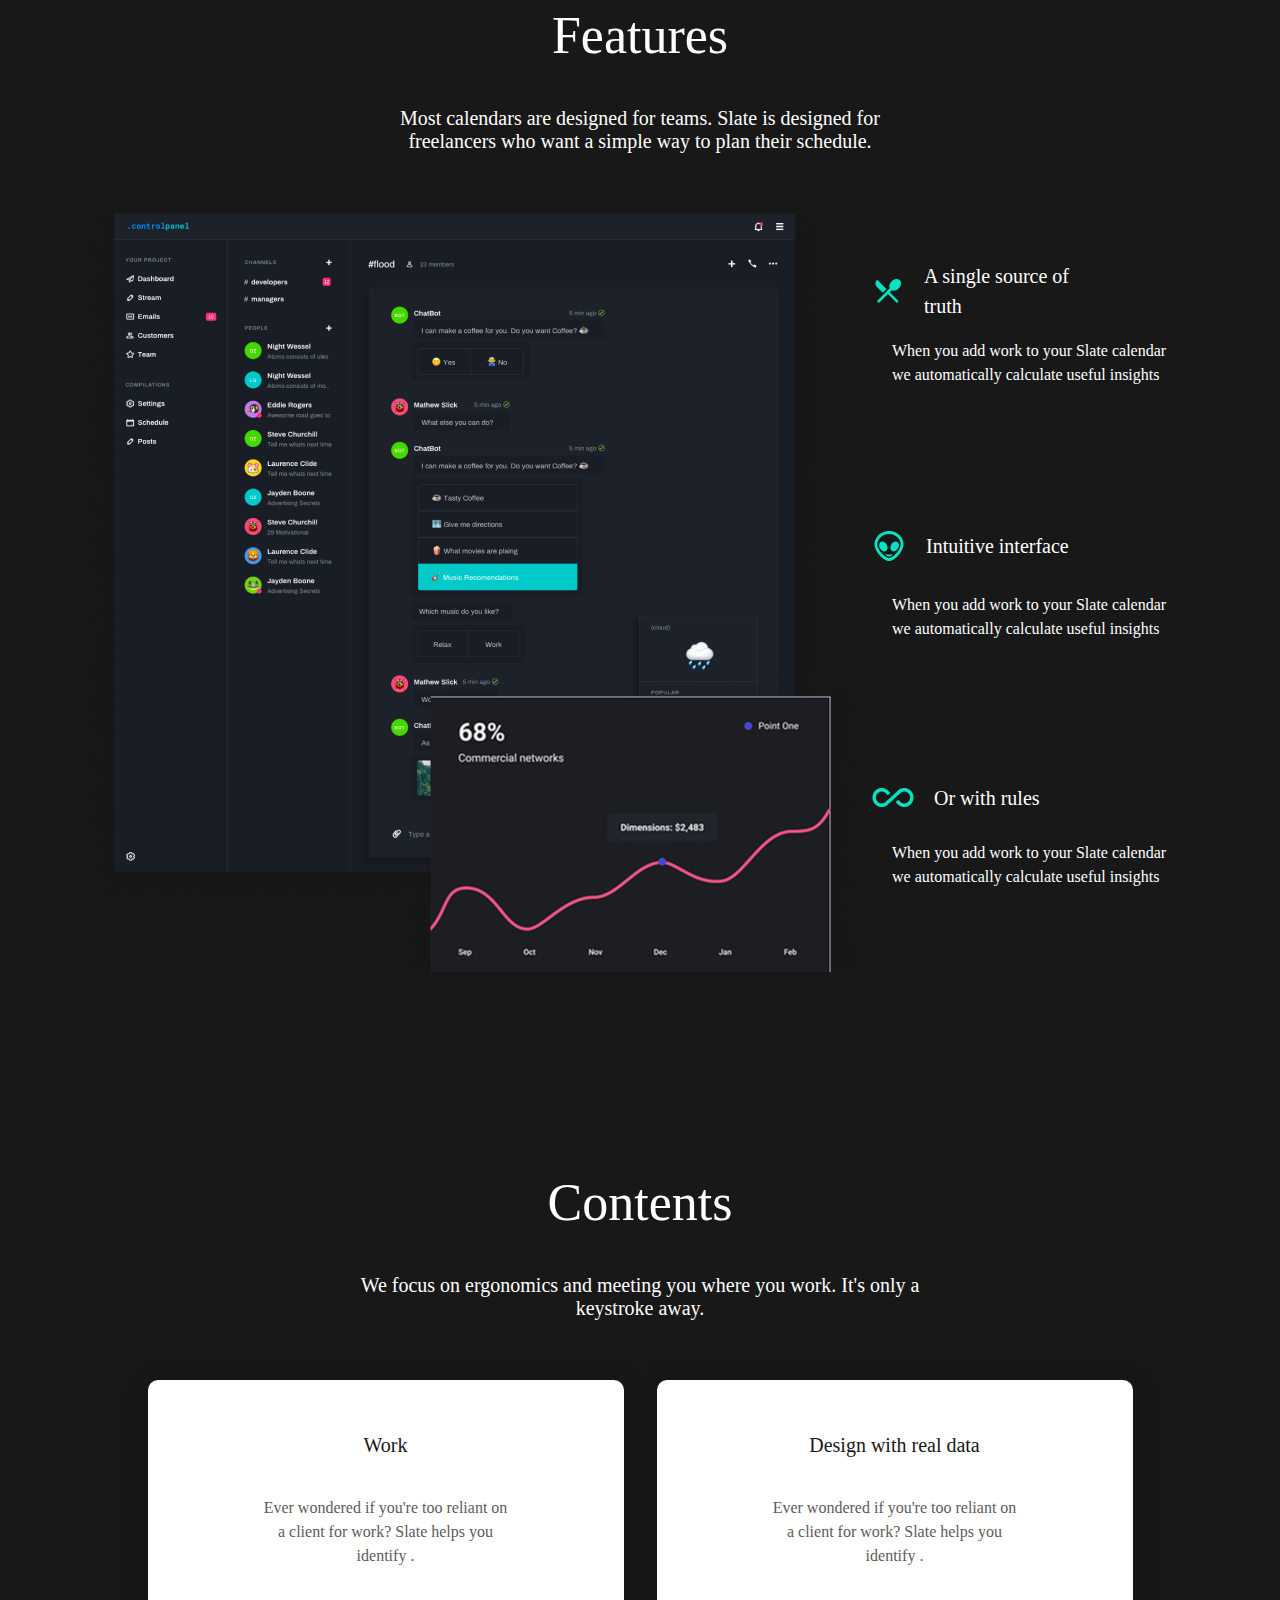
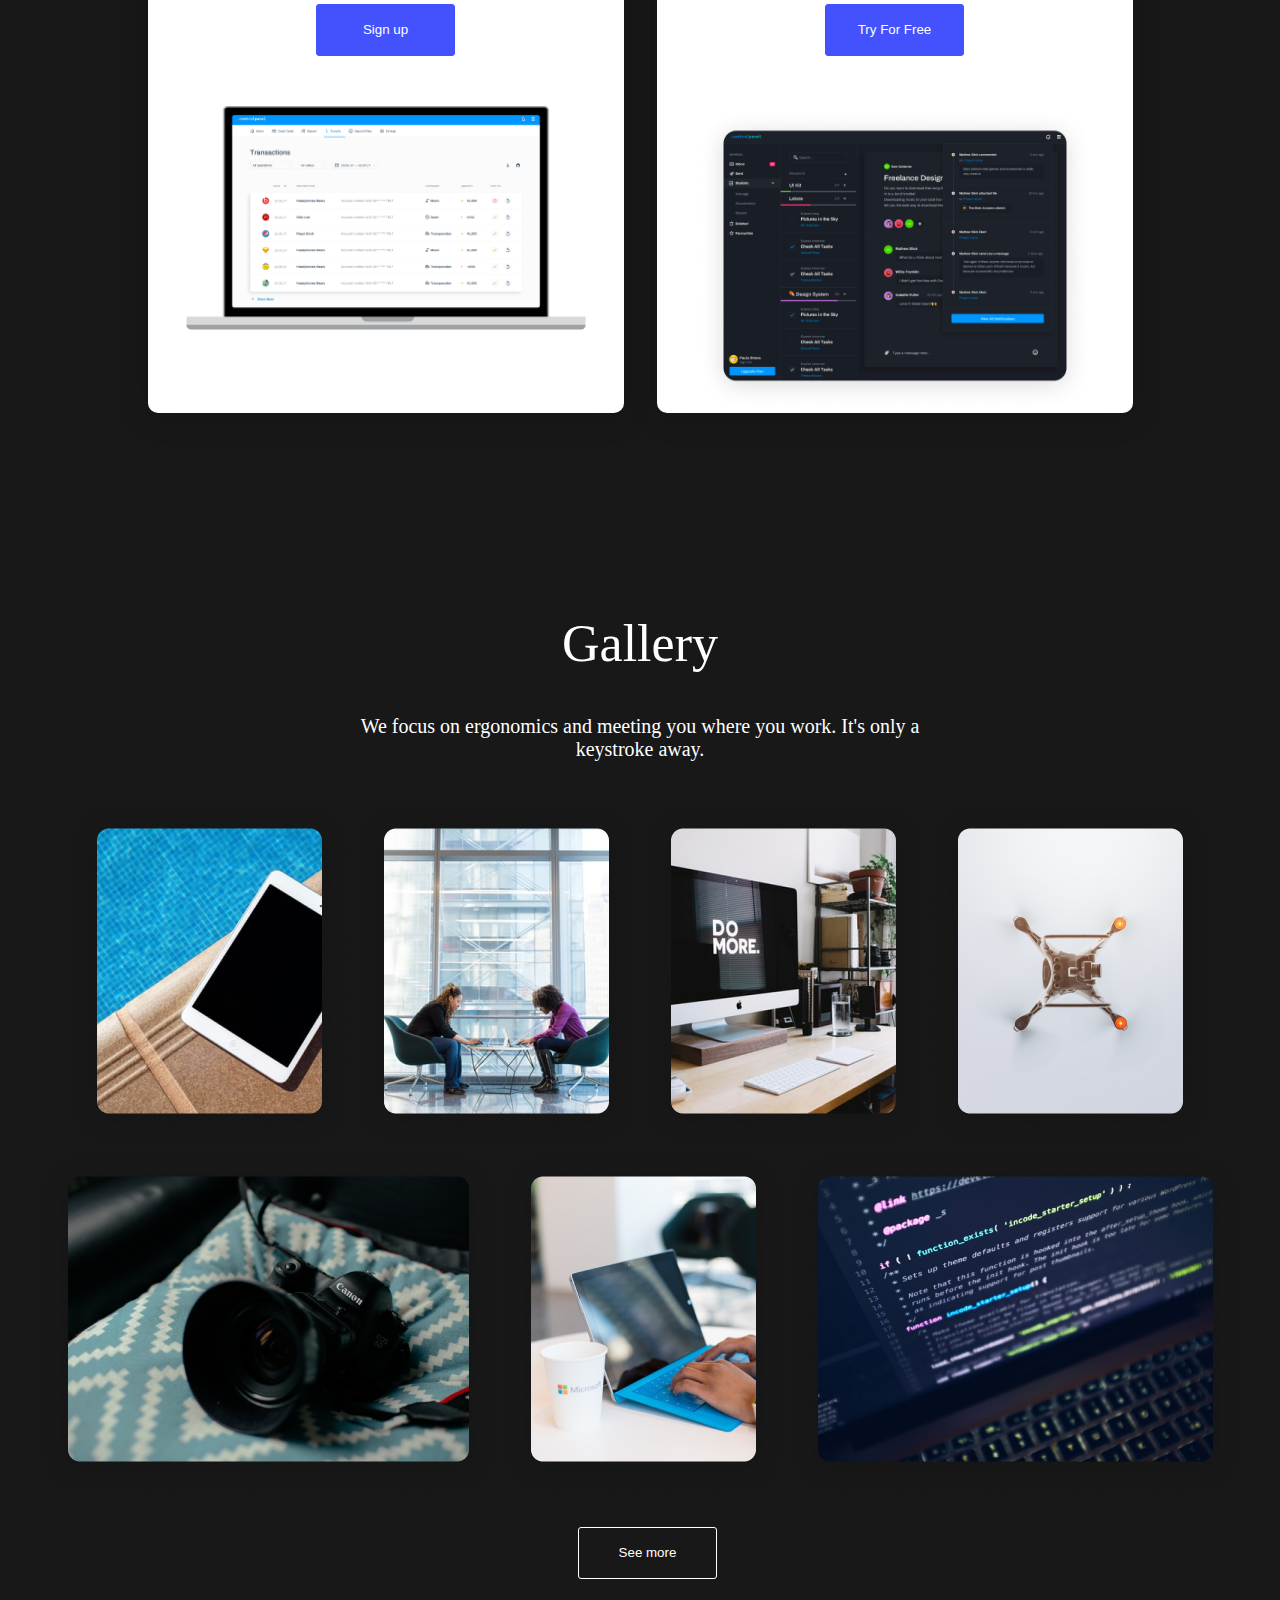
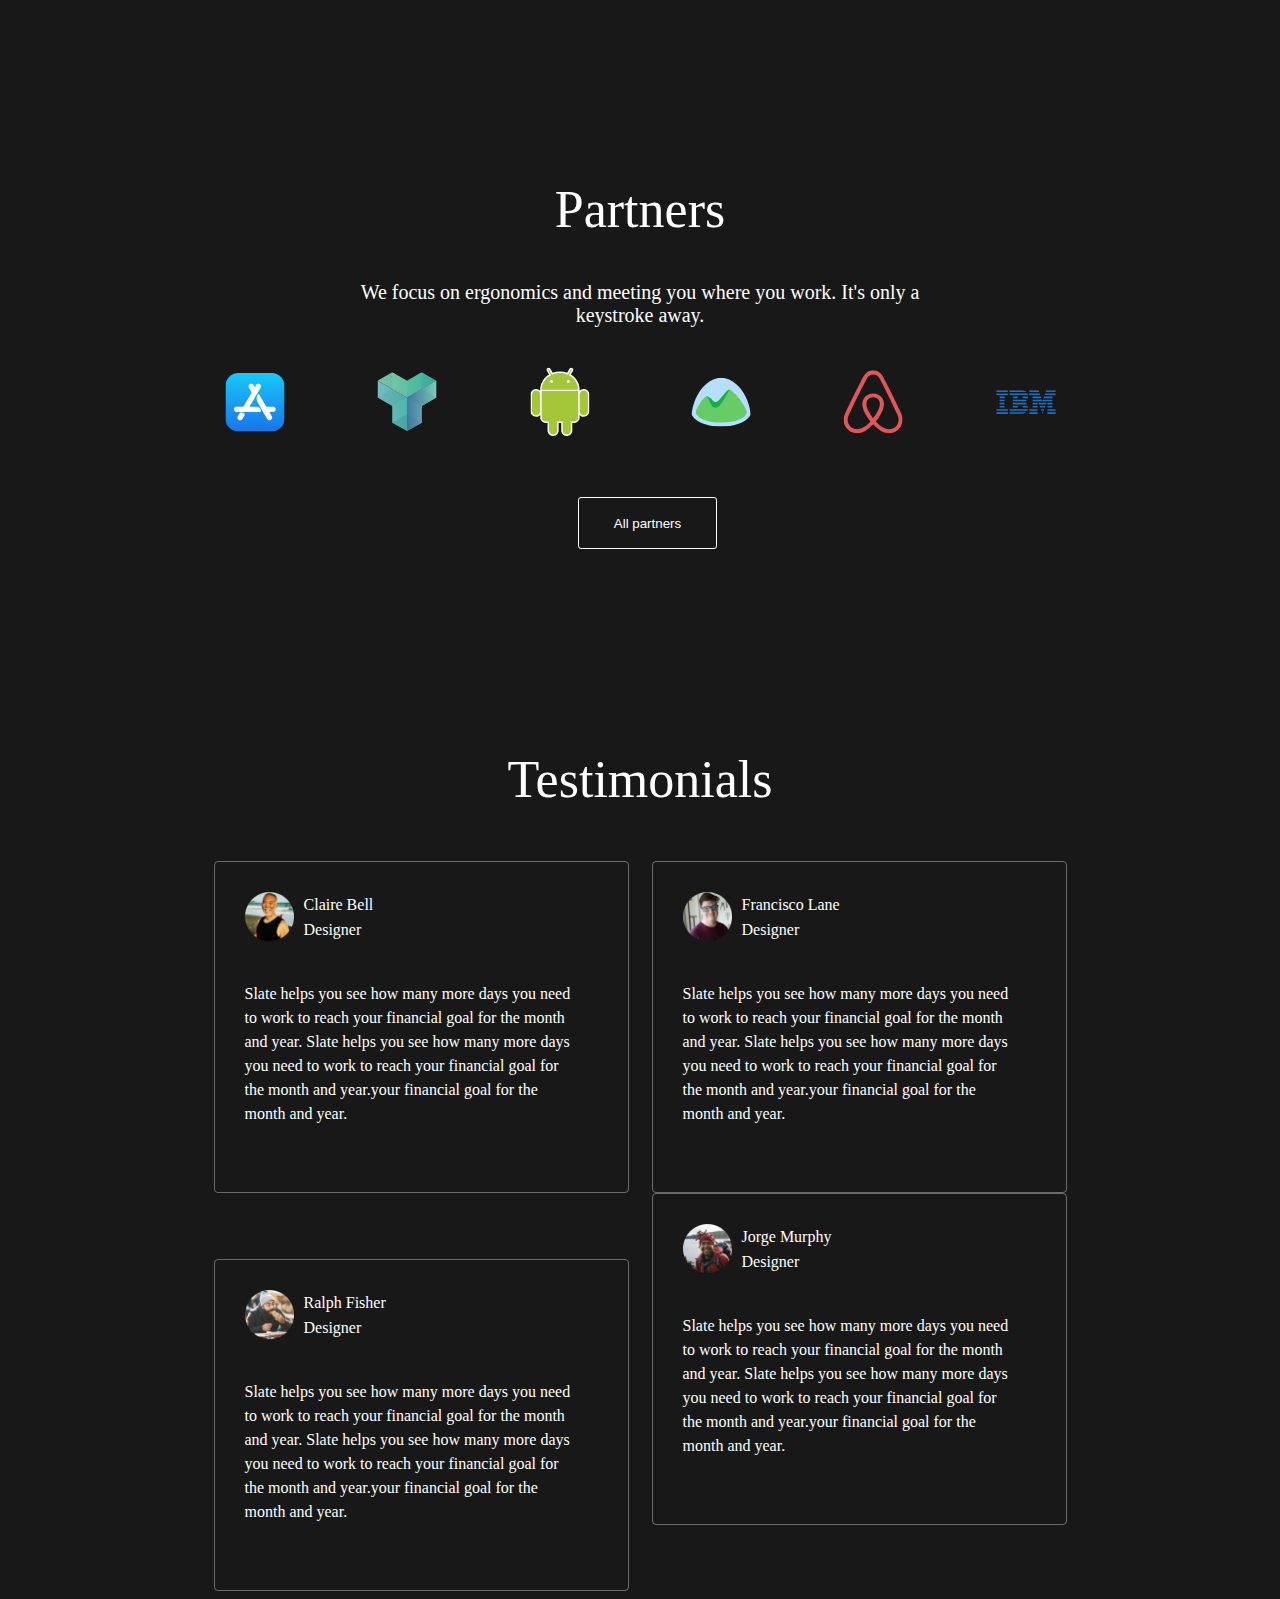
==== commit 983b55aa: "as" ====
--- a/index.html
+++ b/index.html
@@ -240,7 +240,7 @@
             </p>
           </div>
         </div>
-         <div class="test_l">
+         <div class="test_r">
           <div class="test_card1">
             <div class="test_header">
               <img src="/images/avatar-2.png" alt="" class="test_img" />
--- a/css/style.css
+++ b/css/style.css
@@ -286,7 +286,7 @@
   height: 50px;
 }
 .test_header_cont {
- width: 100%;
+  width: 100%;
 }
 .test_header_title {
   font-size: 16px;
@@ -316,13 +316,6 @@
   padding: 30px;
 }
 
-
-
-
-
-
-
-
 /* Media Queries */
 
 @media only screen and (max-width: 768px) {
@@ -428,21 +421,44 @@
   .logo2 {
     width: 292px;
   }
-  .test_cont{
-    flex-direction: column;
-    align-items: center;
-    justify-content: space-between;
-    width: 100%;
-    height: 1430px ;
-  }
-  .test_card1{
+  .test_cont {
+    flex-direction: column;
+    align-items: center;
+    /* justify-content: space-between; */
+    width: 100%;
+  }
+  .test_card1 {
     width: 80%;
-  }
-  .test_body{
+    margin-top: 20px;
+  }
+  .test_r {
+    margin-top: 10px;
+    height: 700px;
+    align-items: center;
+  }
+  .test_body {
     width: 323px;
   }
-  .test_l{
+  .test_l {
     height: 700px;
     align-items: center;
   }
 }
+
+@media only screen and (max-width: 425px) {
+  .test_cont {
+    /* height: 1630px; */
+  }
+  .test_l {
+    height: 800px;
+  }
+  .test_r{
+    height: 800px;
+  }
+  .test_card1 {
+    width: 70%;
+  }
+  .test_body {
+    width: 90%;
+  }
+}
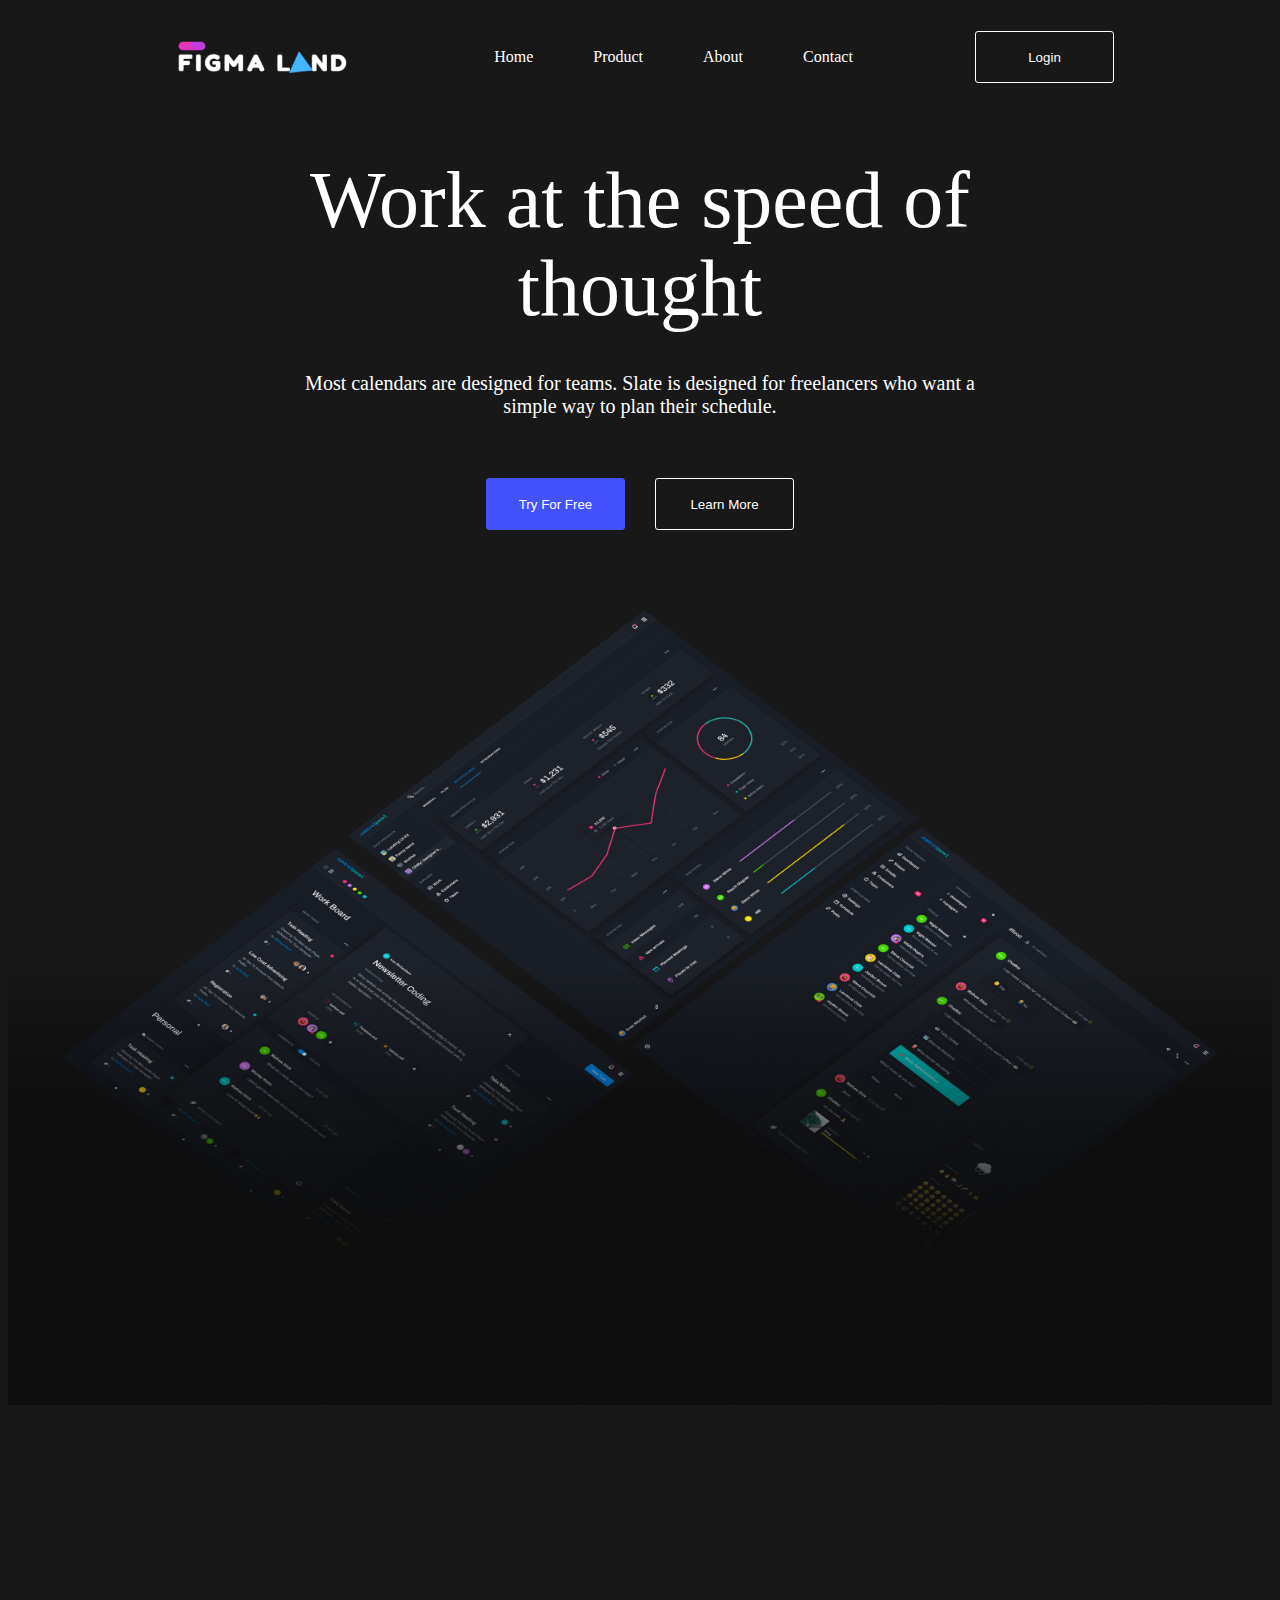
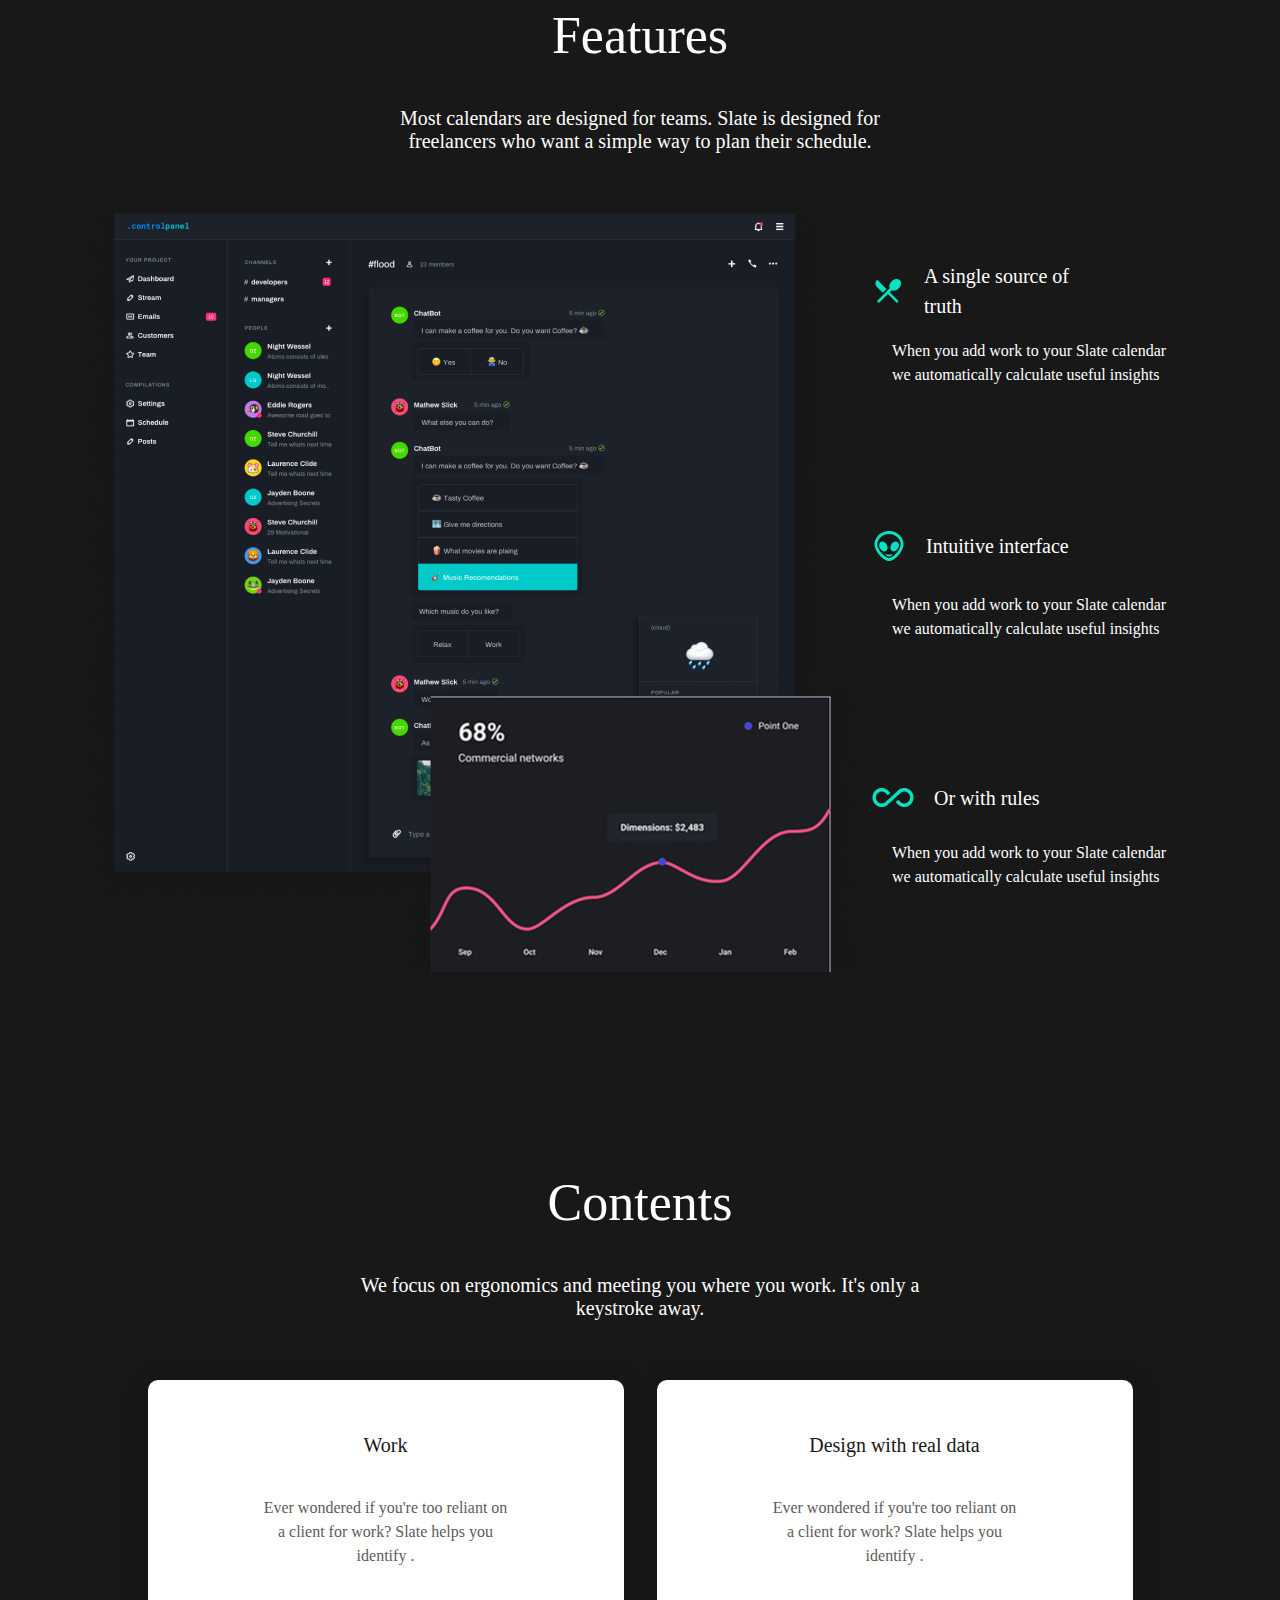
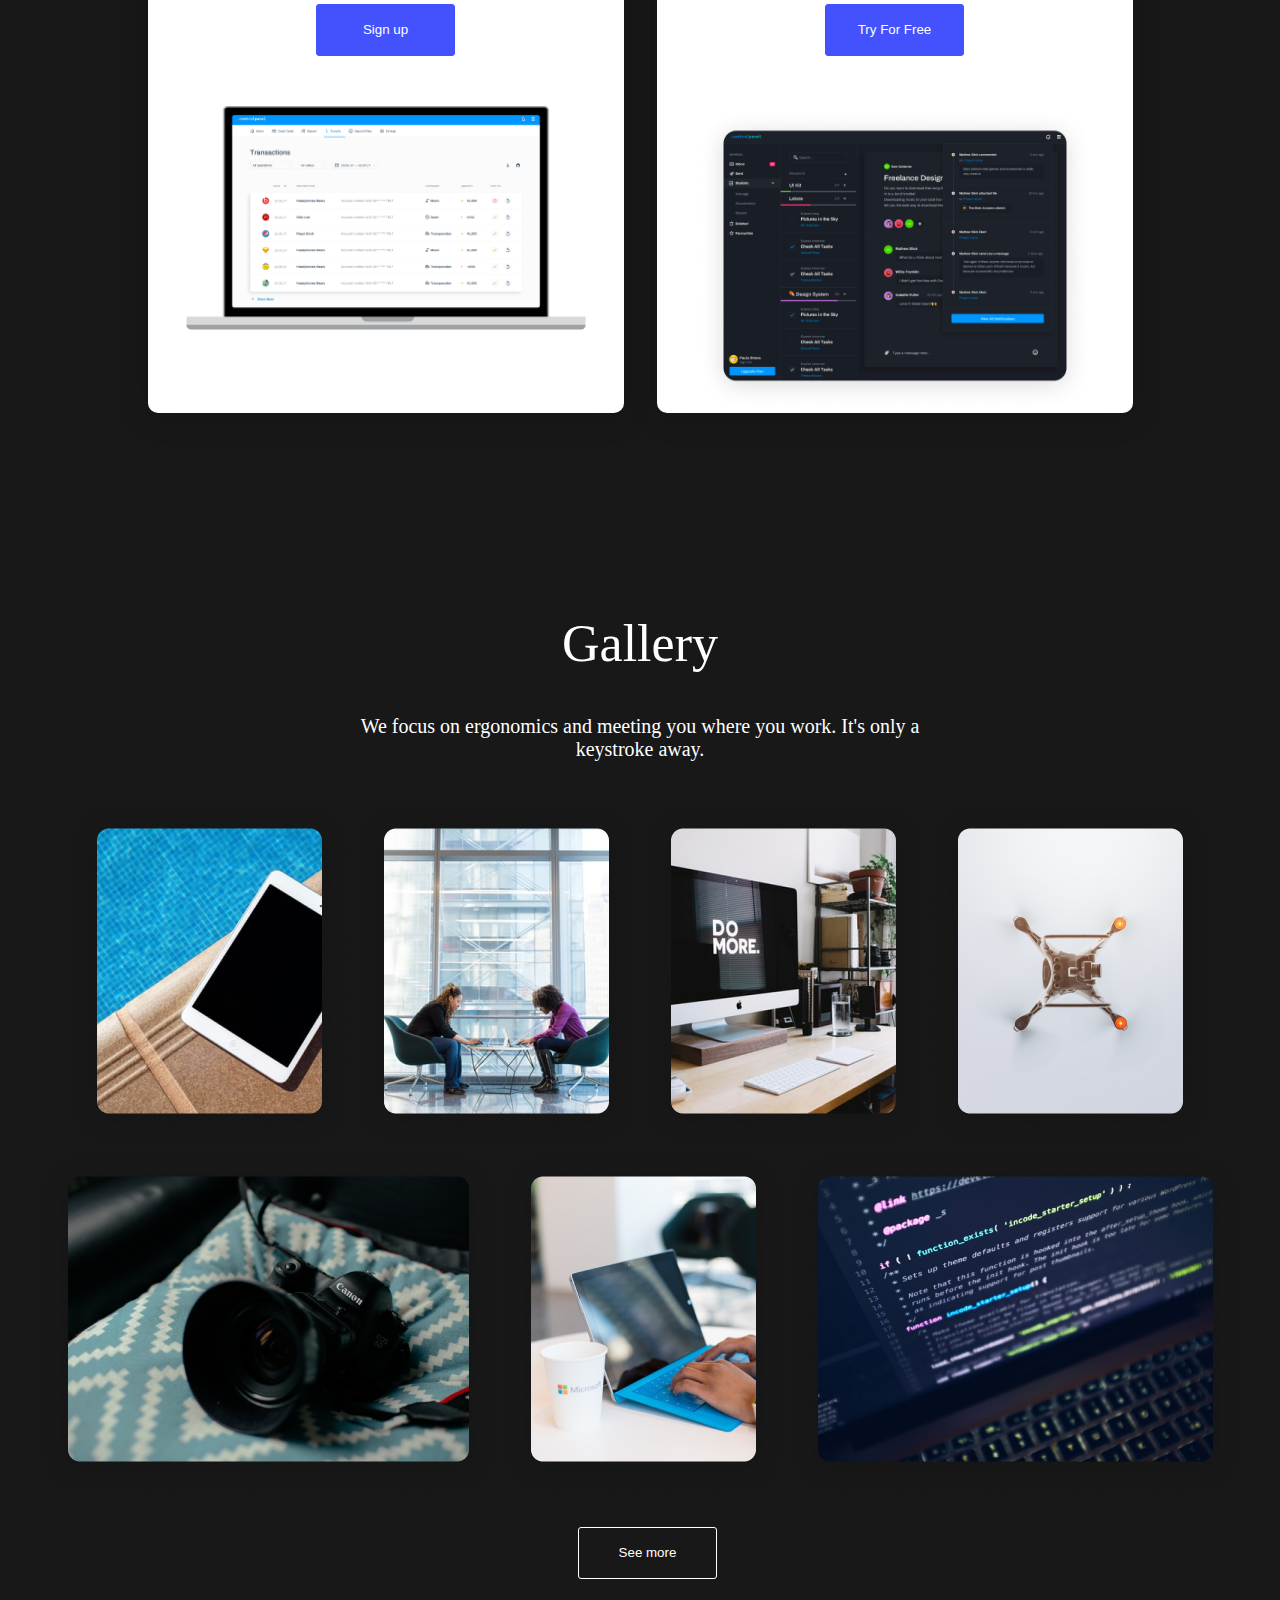
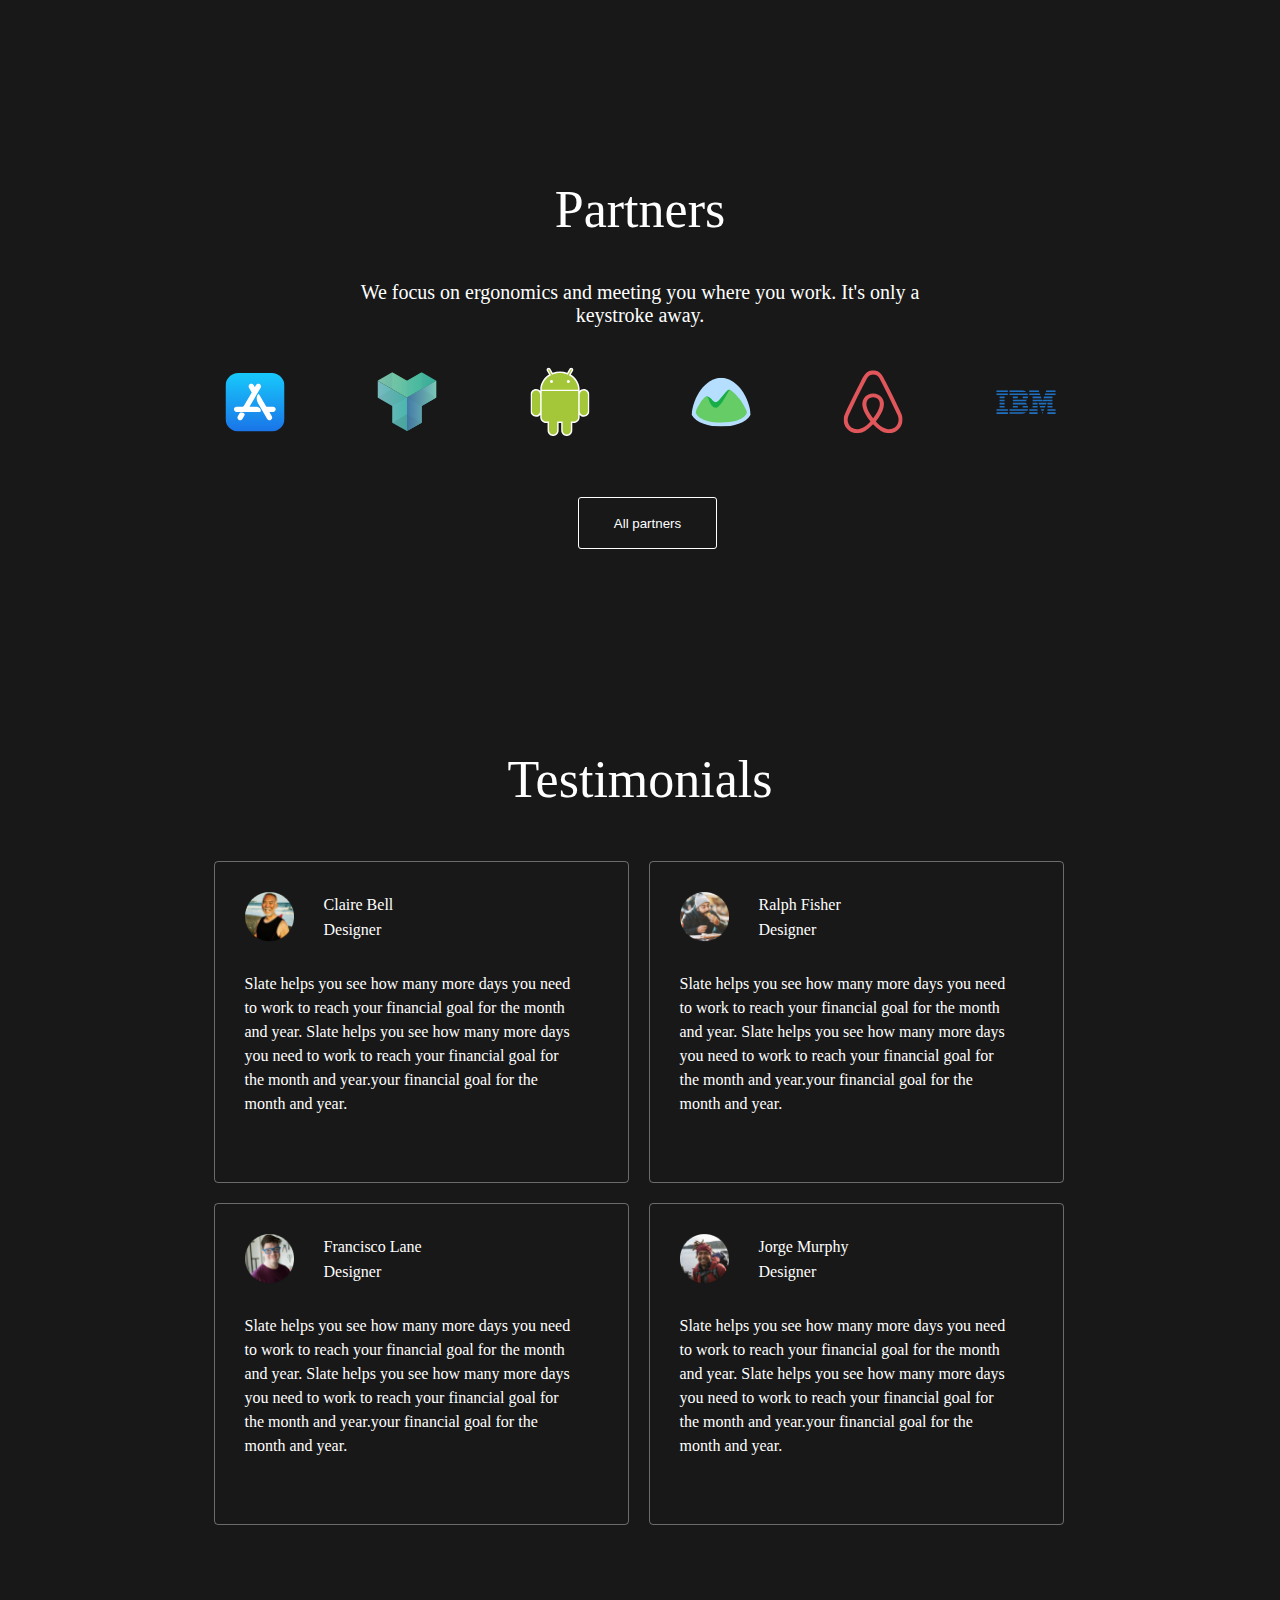
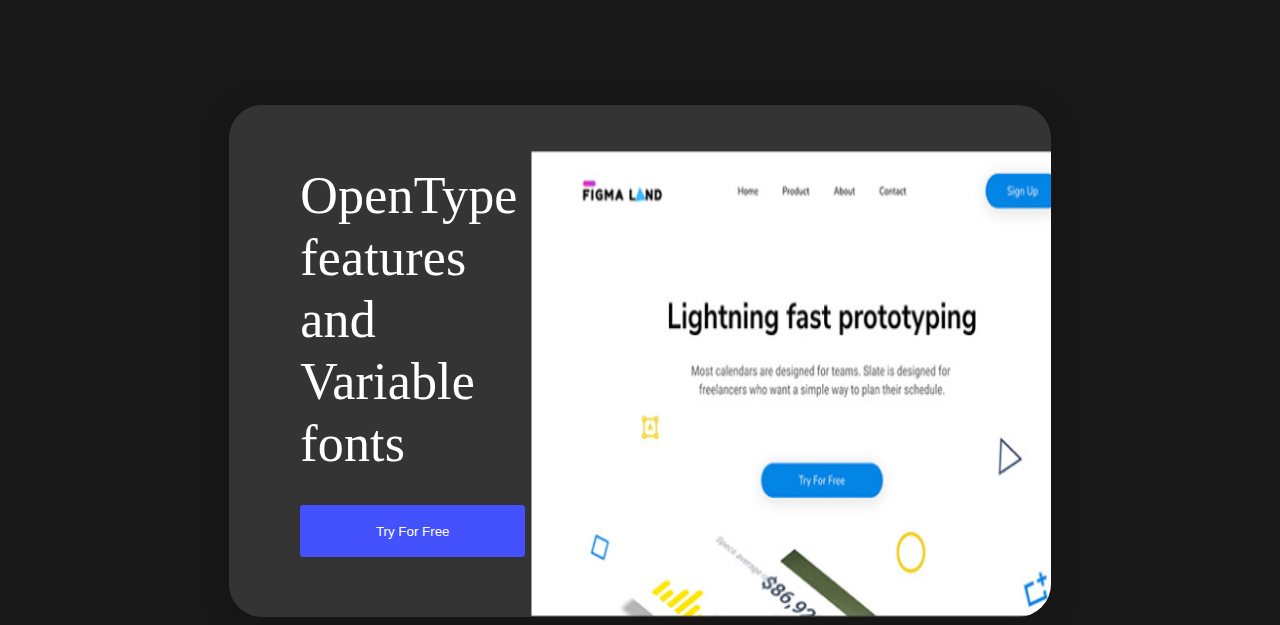
==== commit 8d9442c9: "das" ====
--- a/index.html
+++ b/index.html
@@ -240,7 +240,7 @@
             </p>
           </div>
         </div>
-         <div class="test_r">
+        <div class="test_r">
           <div class="test_card1">
             <div class="test_header">
               <img src="/images/avatar-2.png" alt="" class="test_img" />
@@ -272,6 +272,17 @@
             </p>
           </div>
         </div>
+      </div>
+    </section>
+
+    <!-- Try for free -->
+    <section class="try_section">
+      <div class="try_cont">
+        <div>
+          <h3>OpenType features and Variable fonts</h3>
+          <button class="card_button">Try For Free</button>
+        </div>
+        <img src="./images/media-content.png" alt="">
       </div>
     </section>
   </body>
--- a/css/style.css
+++ b/css/style.css
@@ -137,8 +137,7 @@
   display: flex;
   flex-direction: row;
 }
-.feature_image_large {
-}
+
 .feature_image_sm {
   display: none;
 }
@@ -255,20 +254,22 @@
 .test_cont {
   width: 853px;
   display: flex;
-  flex-direction: row;
+  flex-direction: column;
   justify-content: space-between;
   padding-top: 50px;
 }
 .test_l {
   display: flex;
-  flex-direction: column;
-  justify-content: space-between;
-  height: 730px;
 }
 .test_r {
-  display: flex;
-  flex-direction: column;
-  height: 730px;
+  margin-top: 20px;
+  display: flex;
+}
+.test_r :nth-child(1) {
+  margin-right: 20px;
+}
+.test_l :nth-child(1) {
+  margin-right: 20px;
 }
 .test_card1 {
   background-color: inherit;
@@ -299,7 +300,7 @@
   text-align: left;
 }
 .test_body {
-  margin-top: 20px;
+  margin-top: 10px;
   font-size: 16px;
   font-weight: normal;
   line-height: 24px;
@@ -316,6 +317,53 @@
   padding: 30px;
 }
 
+.try_section {
+  margin-top: 180px;
+  /* padding: 180px 80px; */
+  
+}
+.try_cont {
+  display: flex;
+  margin: auto;
+  width: 65%;
+  background: #343434;
+  box-shadow: 0px 4px 31px rgba(0, 0, 0, 0.15);
+  border-radius: 33px;
+  overflow: hidden;
+}
+.try_cont div {
+  padding: 60px 0px 60px 71px;
+}
+.try_cont div h3 {
+  width: 80%;
+  font-style: normal;
+  font-weight: 400;
+  margin: 0%;
+  font-size: 52px;
+  line-height: 62px;
+  letter-spacing: 0.2px;
+  padding-bottom: 30px;
+}
+.try_cont div button{
+  width: 225px;
+}
+.try_cont img{
+  width: 585px;
+  height: auto;
+  background-size: contain;
+}
+
+
+
+
+
+
+
+
+
+
+
+
 /* Media Queries */
 
 @media only screen and (max-width: 768px) {
@@ -424,37 +472,36 @@
   .test_cont {
     flex-direction: column;
     align-items: center;
-    /* justify-content: space-between; */
     width: 100%;
   }
   .test_card1 {
     width: 80%;
-    margin-top: 20px;
   }
   .test_r {
-    margin-top: 10px;
-    height: 700px;
+    flex-direction: column;
     align-items: center;
   }
   .test_body {
     width: 323px;
   }
   .test_l {
-    height: 700px;
-    align-items: center;
+    flex-direction: column;
+    align-items: center;
+  }
+  .test_l :nth-child(1) {
+    margin-right: 0%;
+    margin-bottom: 20px;
+  }
+  .test_r :nth-child(1) {
+    margin-right: 0%;
+    margin-bottom: 20px;
+  }
+  .test_header_cont :nth-child(1) {
+    margin-bottom: 0px;
   }
 }
 
 @media only screen and (max-width: 425px) {
-  .test_cont {
-    /* height: 1630px; */
-  }
-  .test_l {
-    height: 800px;
-  }
-  .test_r{
-    height: 800px;
-  }
   .test_card1 {
     width: 70%;
   }
@@ -462,3 +509,11 @@
     width: 90%;
   }
 }
+@media only screen and (max-width: 381px) {
+  .test_card1 {
+    width: 70%;
+  }
+  .test_body {
+    width: 90%;
+  }
+}
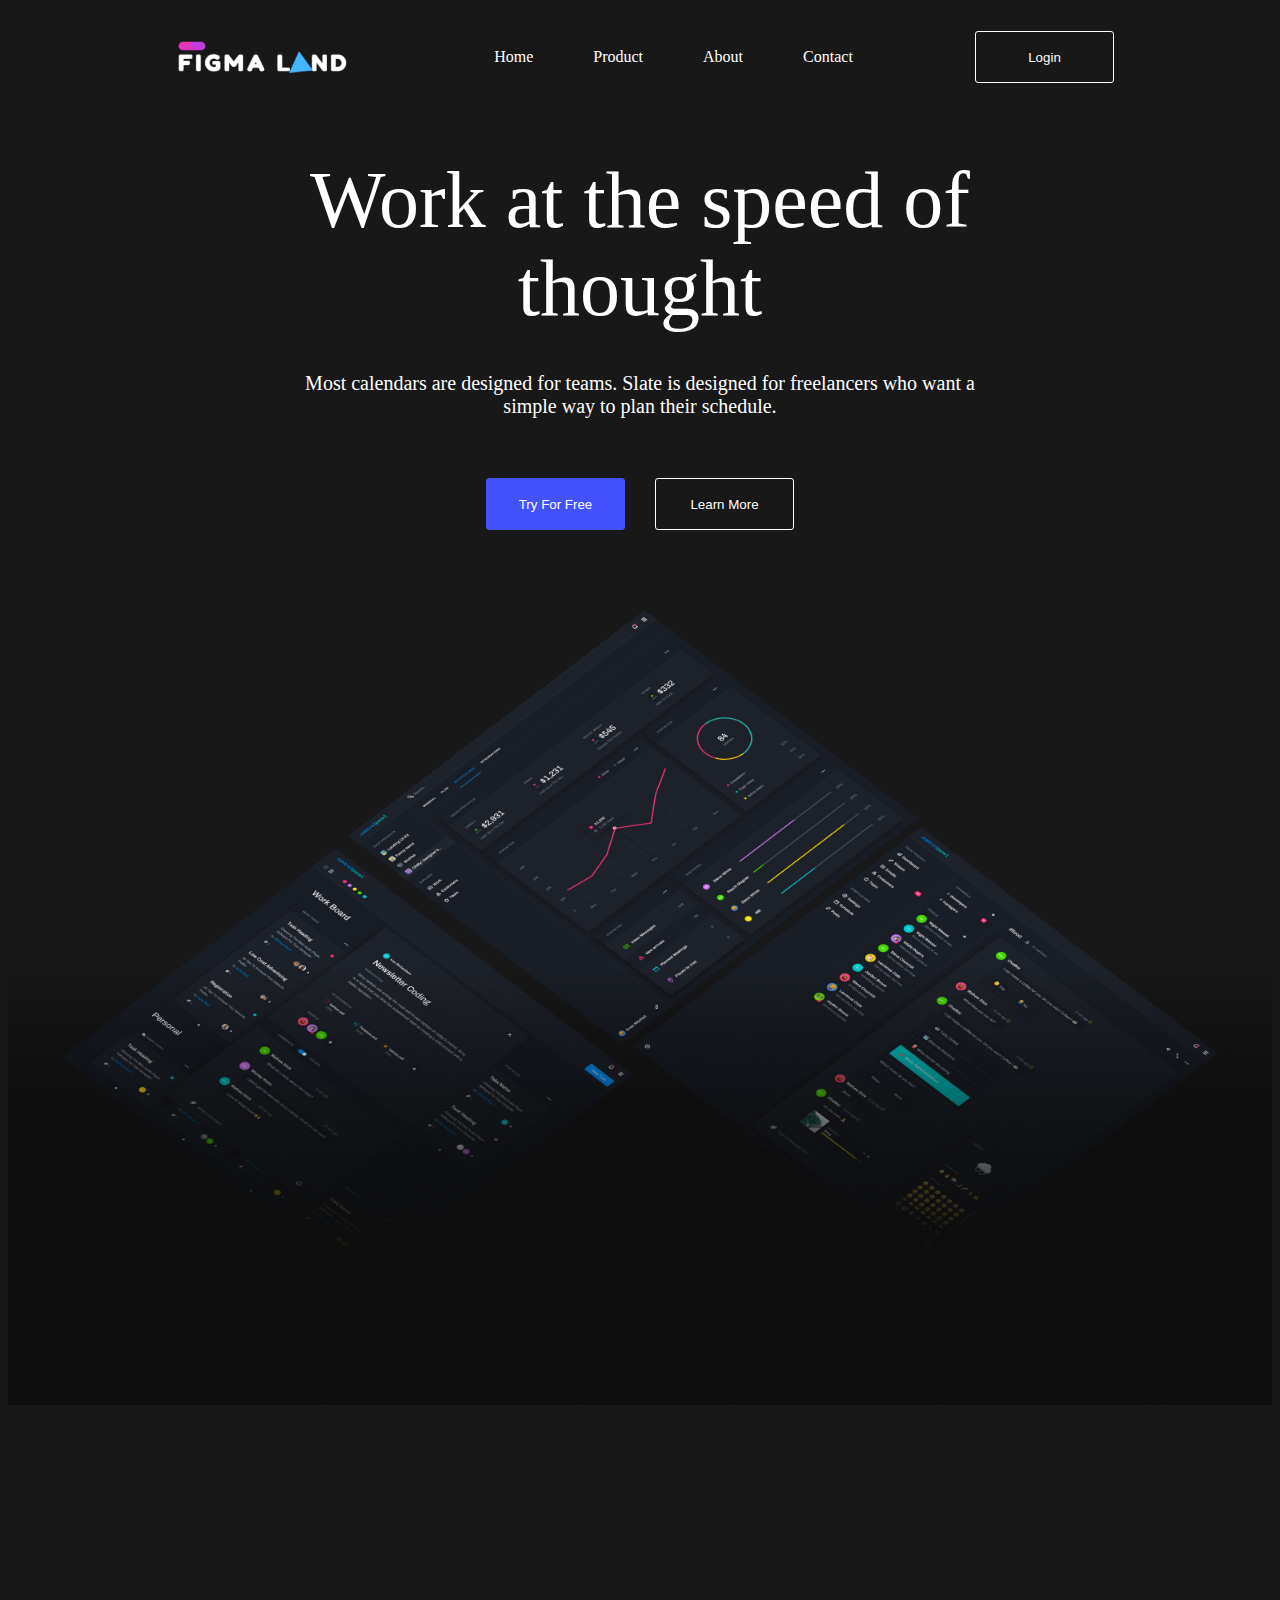
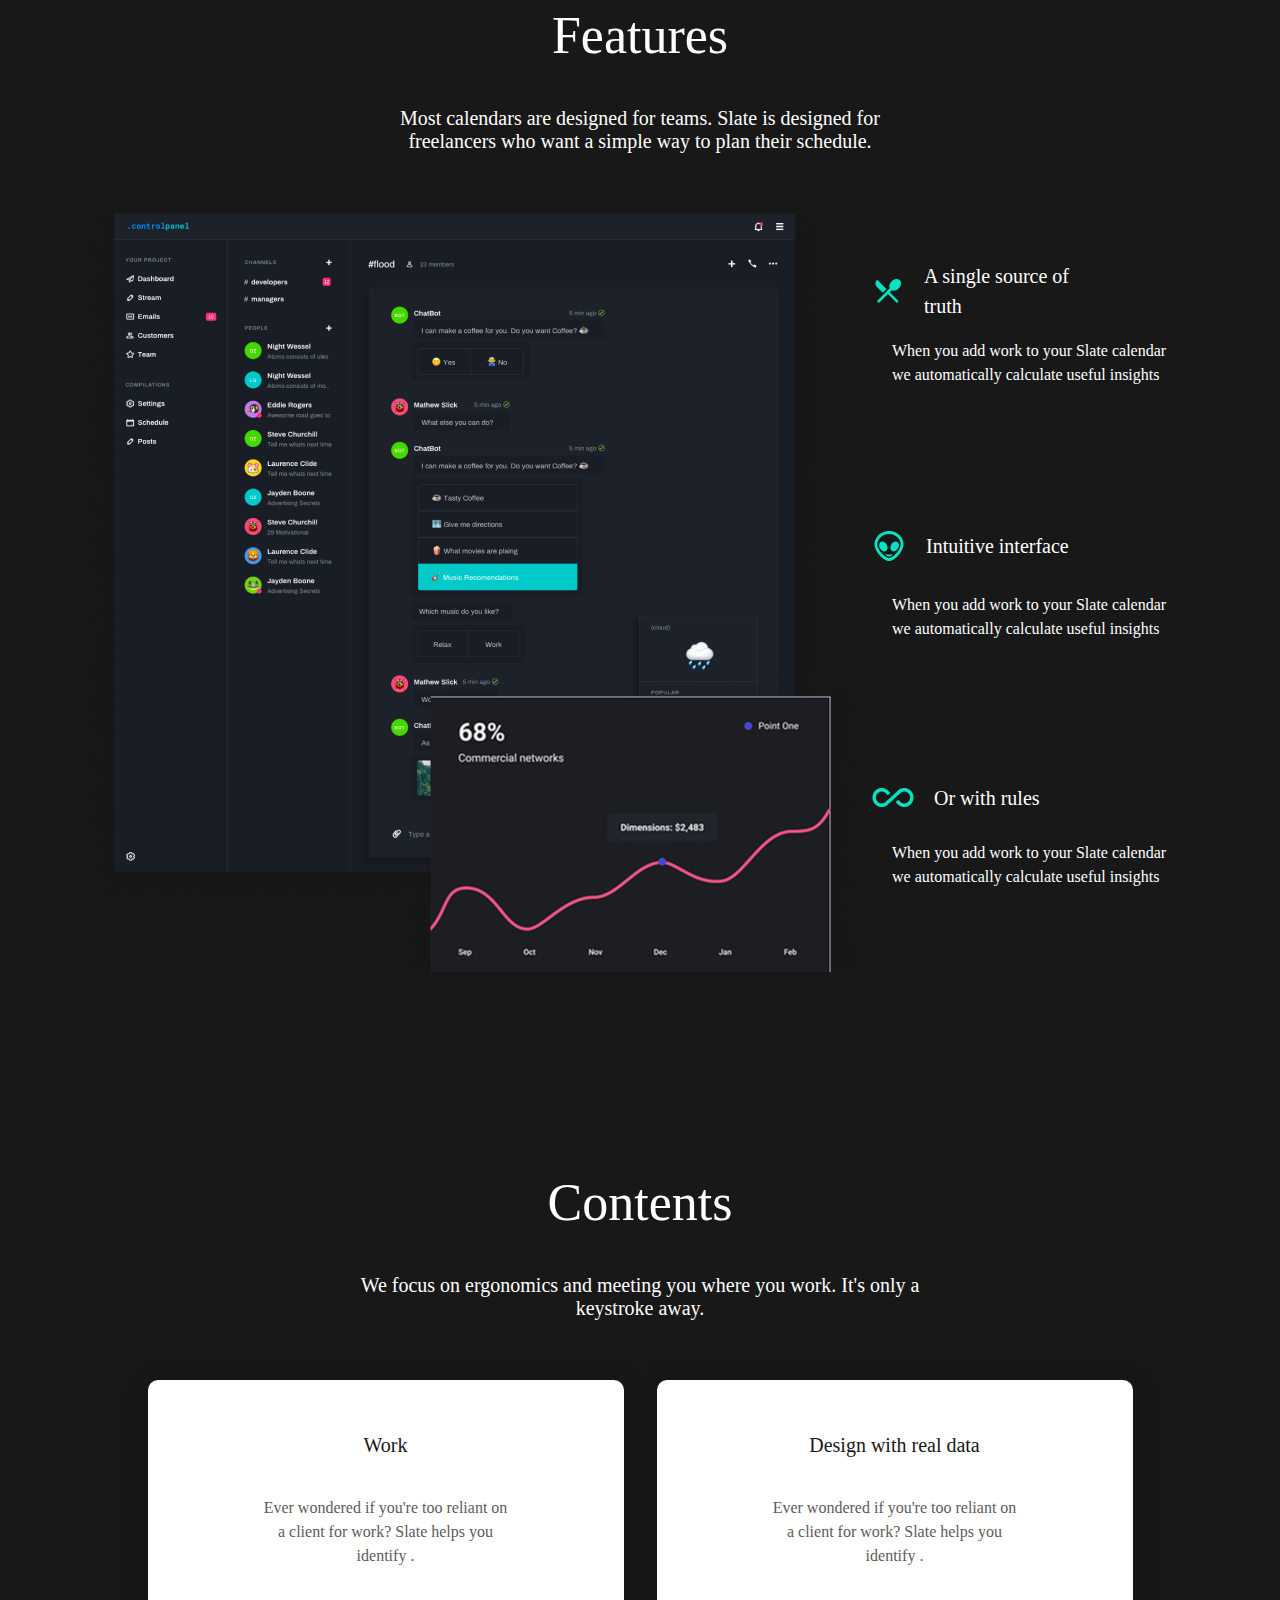
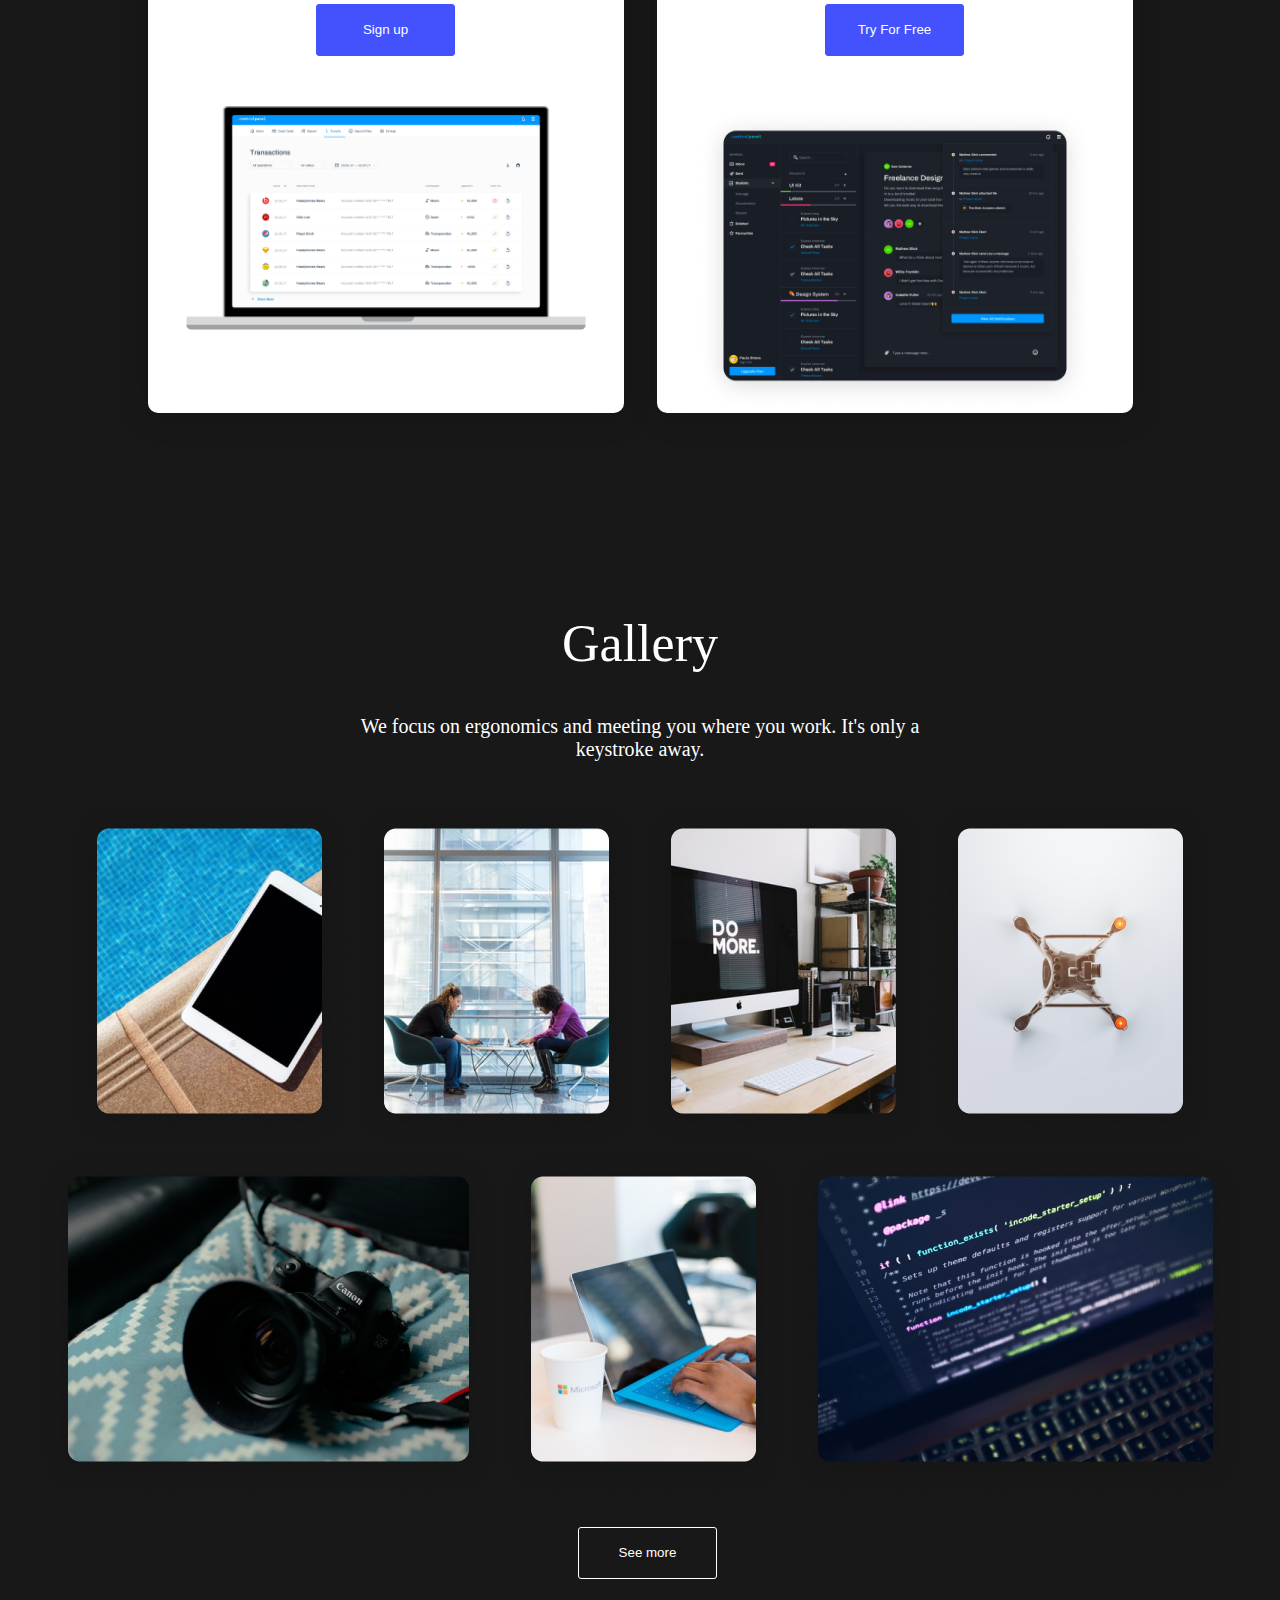
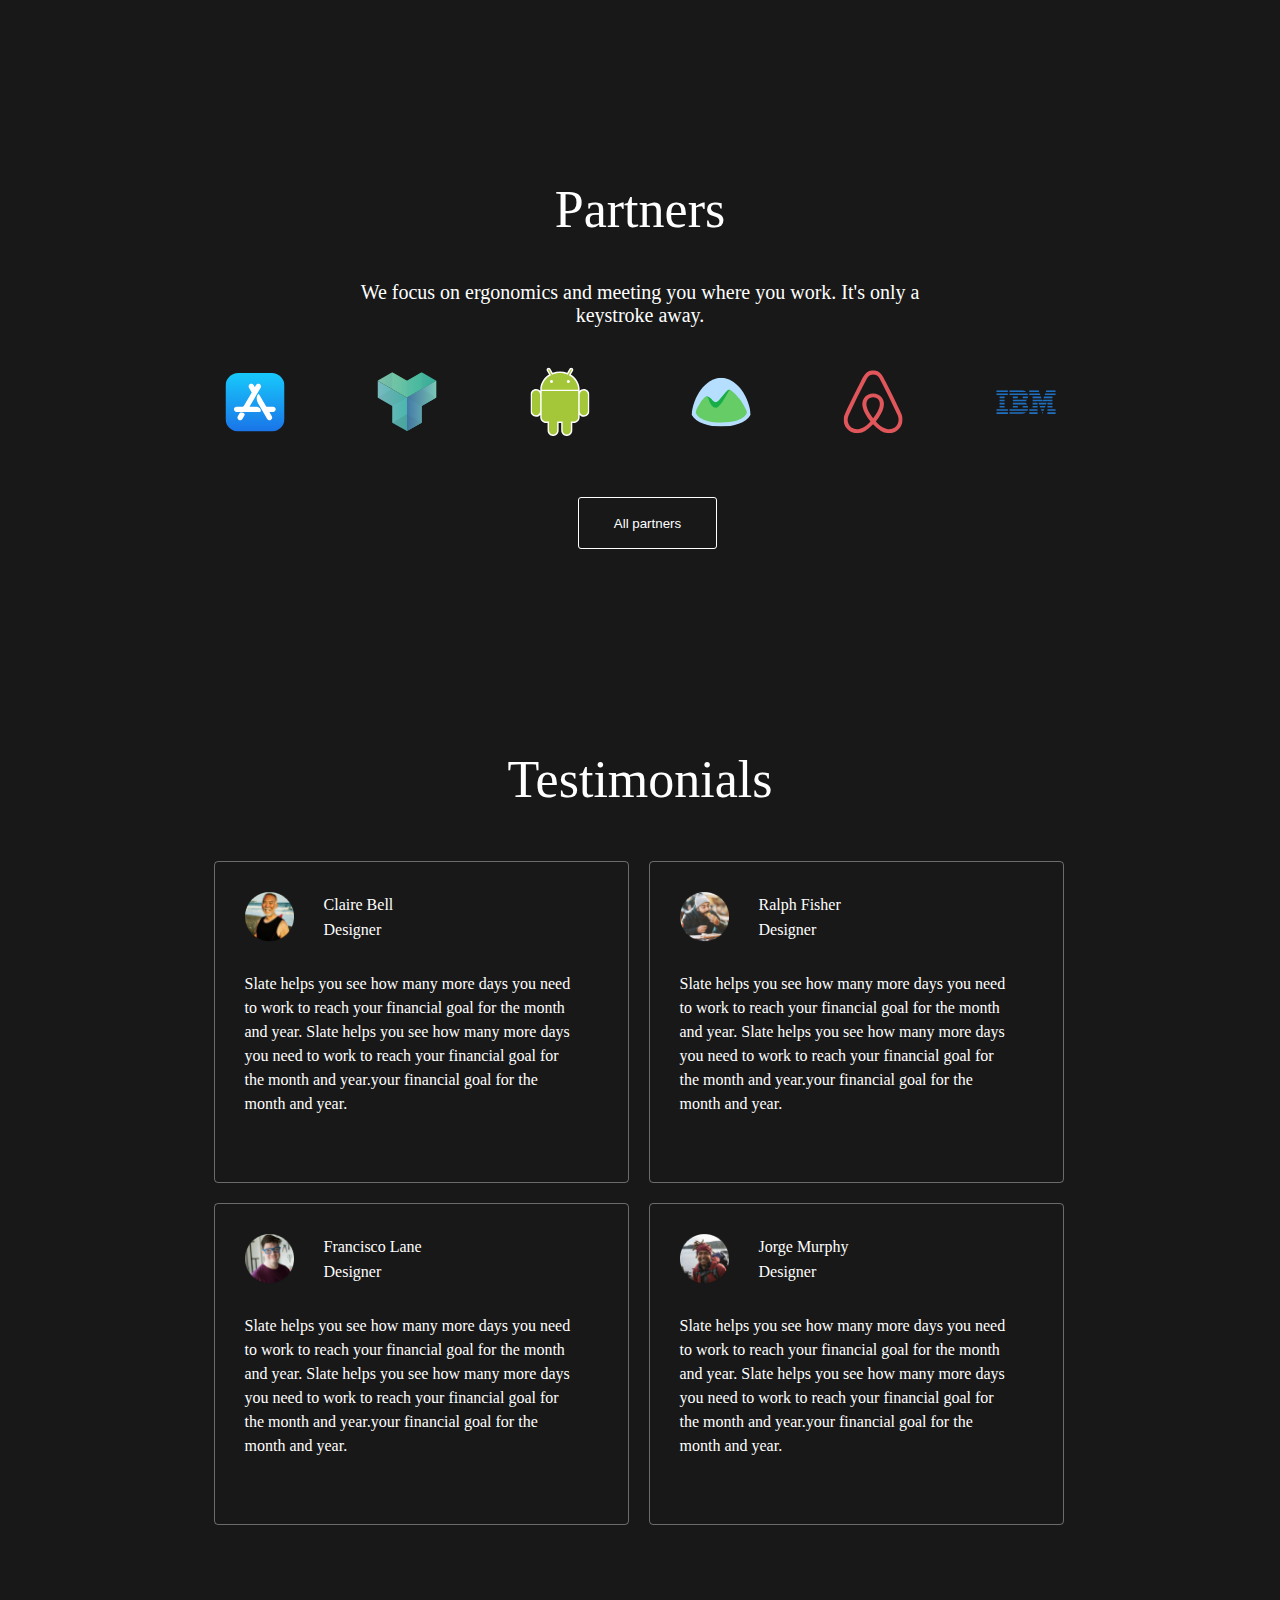
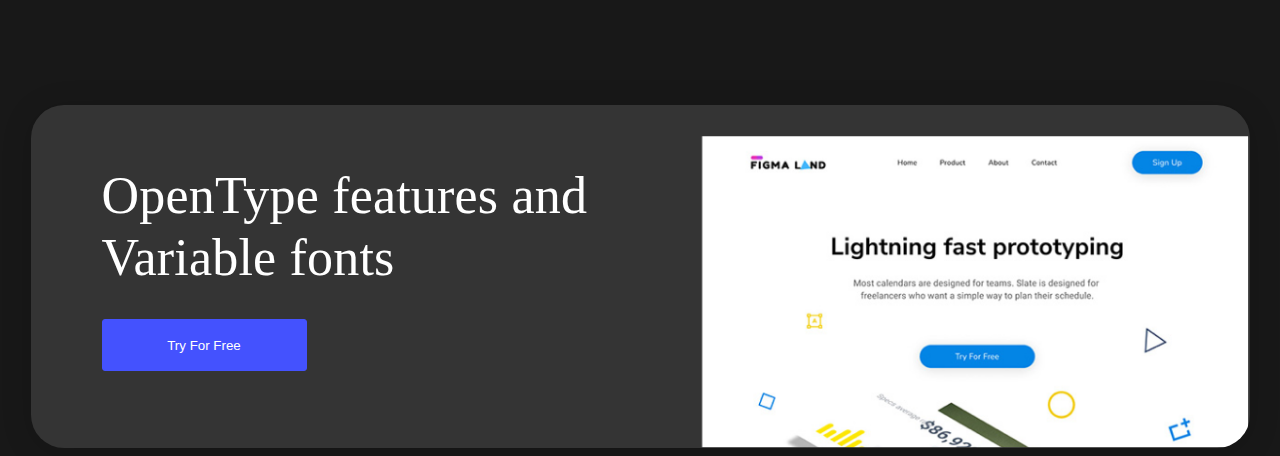
==== commit b73a450d: "sda" ====
--- a/index.html
+++ b/index.html
@@ -280,9 +280,10 @@
       <div class="try_cont">
         <div>
           <h3>OpenType features and Variable fonts</h3>
-          <button class="card_button">Try For Free</button>
-        </div>
-        <img src="./images/media-content.png" alt="">
+          <button >Try For Free</button>
+        </div>
+        <img src="./images/media-content.png" alt="" class="try_img_sm">
+        <img src="./images/media-content sm.png" alt="" >
       </div>
     </section>
   </body>
--- a/css/style.css
+++ b/css/style.css
@@ -320,12 +320,11 @@
 .try_section {
   margin-top: 180px;
   /* padding: 180px 80px; */
-  
 }
 .try_cont {
   display: flex;
   margin: auto;
-  width: 65%;
+  width: 1219px;
   background: #343434;
   box-shadow: 0px 4px 31px rgba(0, 0, 0, 0.15);
   border-radius: 33px;
@@ -335,7 +334,7 @@
   padding: 60px 0px 60px 71px;
 }
 .try_cont div h3 {
-  width: 80%;
+  width: 90%;
   font-style: normal;
   font-weight: 400;
   margin: 0%;
@@ -344,25 +343,24 @@
   letter-spacing: 0.2px;
   padding-bottom: 30px;
 }
-.try_cont div button{
-  width: 225px;
-}
-.try_cont img{
+.try_cont div button {
+  width: 205px !important;
+  height: 52px;
+  width: 139px;
+  background-color: #4452fe;
+  border: 1px solid #4452fe;
+  color: white;
+  border-radius: 3px;
+}
+.try_cont img {
   width: 585px;
-  height: auto;
+  height: 343px;
   background-size: contain;
 }
 
-
-
-
-
-
-
-
-
-
-
+.try_cont :nth-child(3) {
+  display: none;
+}
 
 /* Media Queries */
 
@@ -478,6 +476,7 @@
     width: 80%;
   }
   .test_r {
+    width: 60%;
     flex-direction: column;
     align-items: center;
   }
@@ -485,6 +484,7 @@
     width: 323px;
   }
   .test_l {
+    width: 60%;
     flex-direction: column;
     align-items: center;
   }
@@ -499,6 +499,33 @@
   .test_header_cont :nth-child(1) {
     margin-bottom: 0px;
   }
+  .try_cont {
+    flex-direction: column;
+    background: inherit;
+    align-items: center;
+    box-shadow: none;
+    width: 100% !important;
+  }
+
+  .try_cont div {
+    display: flex;
+    flex-direction: column;
+    width: 50%;
+    padding: 0;
+    align-items: center;
+  }
+  .try_cont div h3 {
+    width: 80%;
+    text-align: center;
+    line-height: 50px;
+  }
+  .try_img_sm {
+    display: none;
+  }
+  .try_cont :nth-child(3) {
+    display: block;
+    margin-top: 50px;
+  }
 }
 
 @media only screen and (max-width: 425px) {
@@ -508,6 +535,15 @@
   .test_body {
     width: 90%;
   }
+  .test_l {
+    width: 80%;
+  }
+  .test_r {
+    width: 80%;
+  }
+  .try_cont div h3 {
+    width: 100%;
+  }
 }
 @media only screen and (max-width: 381px) {
   .test_card1 {
@@ -517,3 +553,21 @@
     width: 90%;
   }
 }
+
+@media only screen and (max-width: 1258px) {
+  .test_card1 {
+    width: 70%;
+  }
+  .test_body {
+    width: 90%;
+  }
+  .try_cont {
+    width: 800px;
+  }
+  .try_cont div h3 {
+    font-size: 32px;
+  }
+  .try_cont img {
+    width: 400px;
+  }
+}
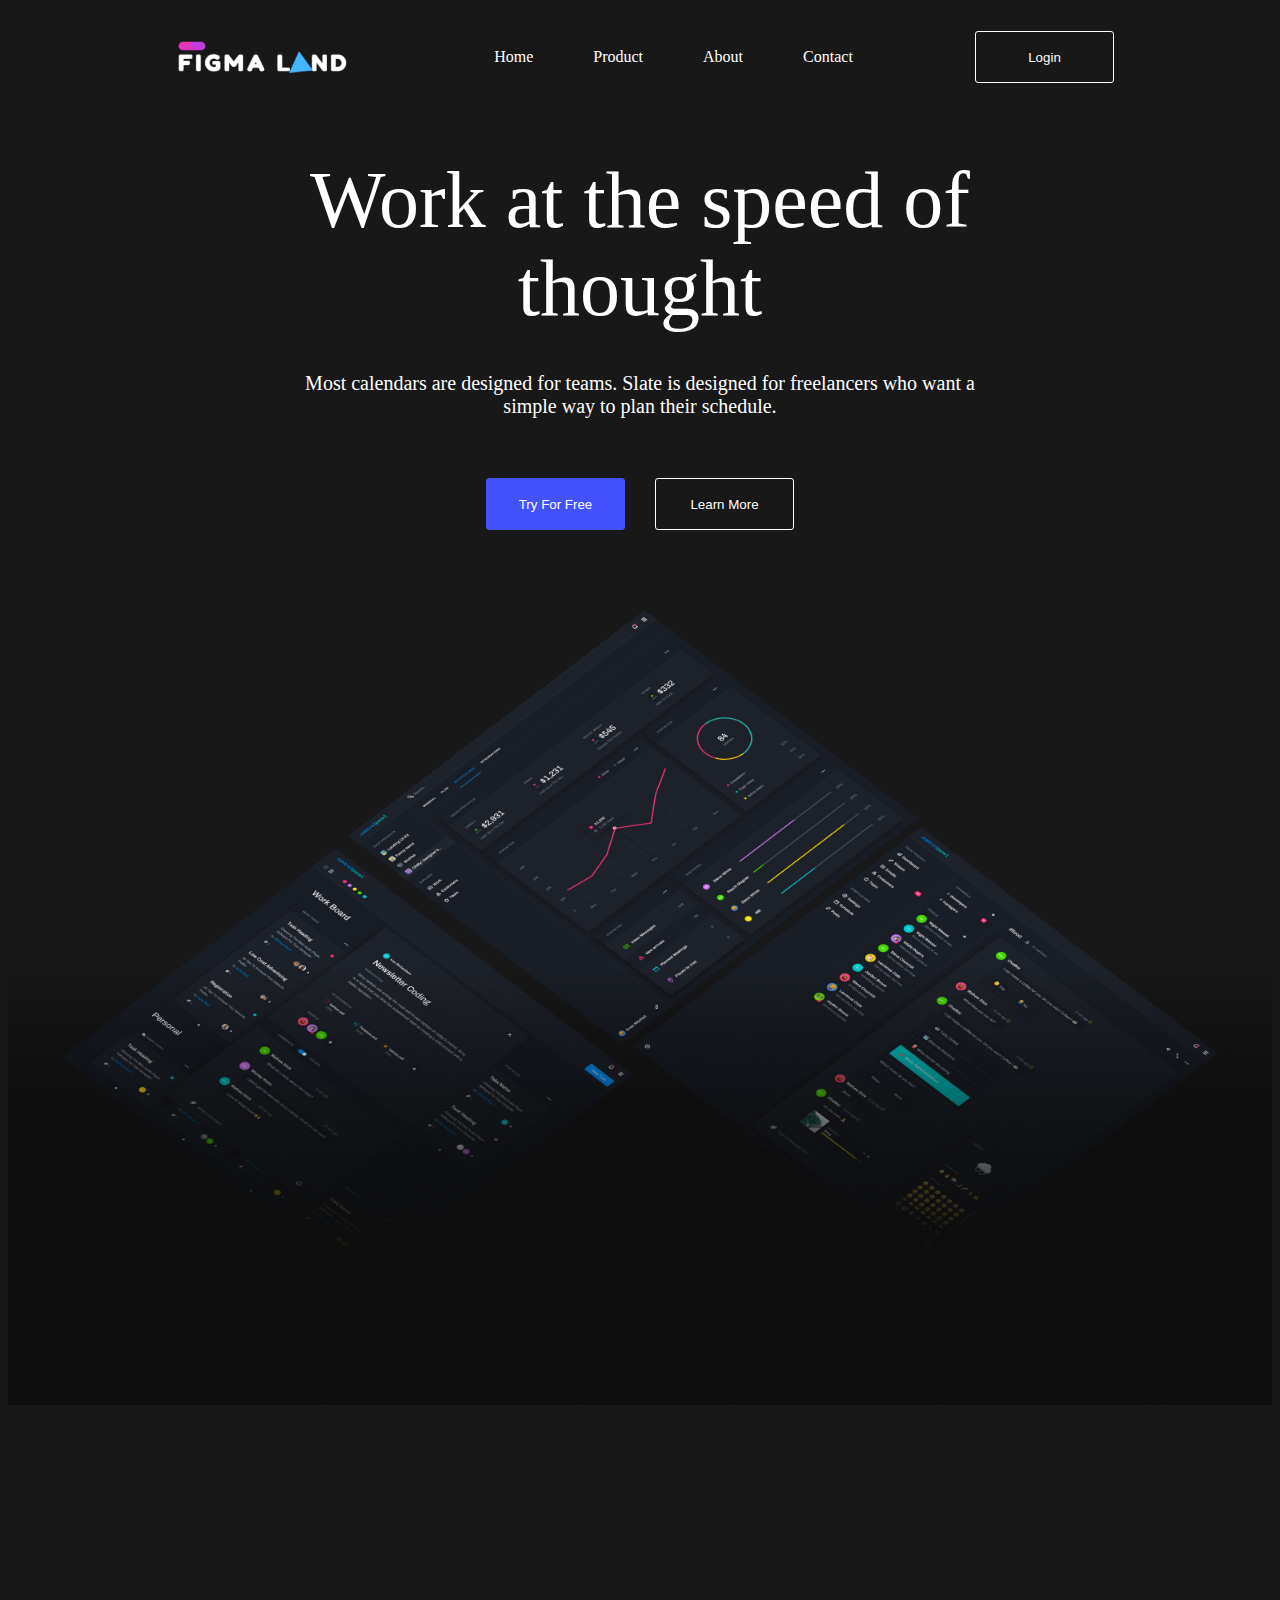
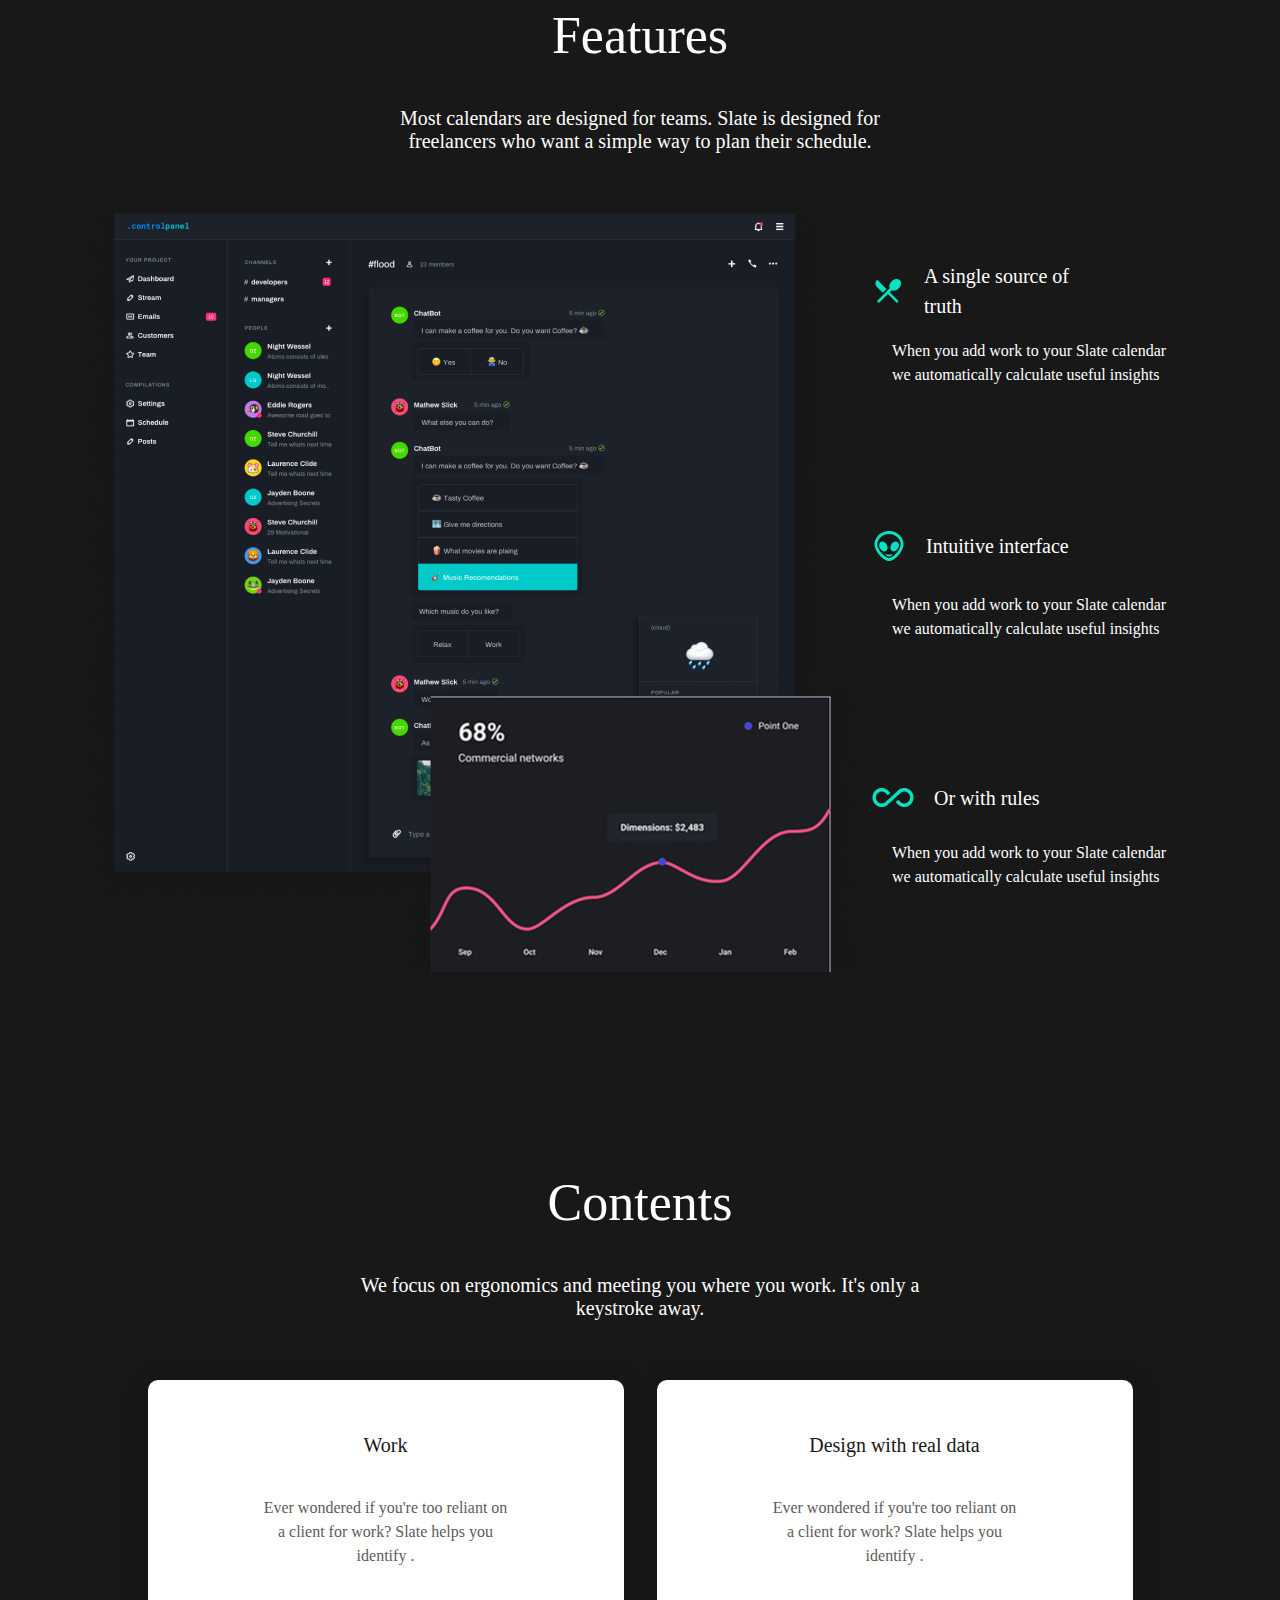
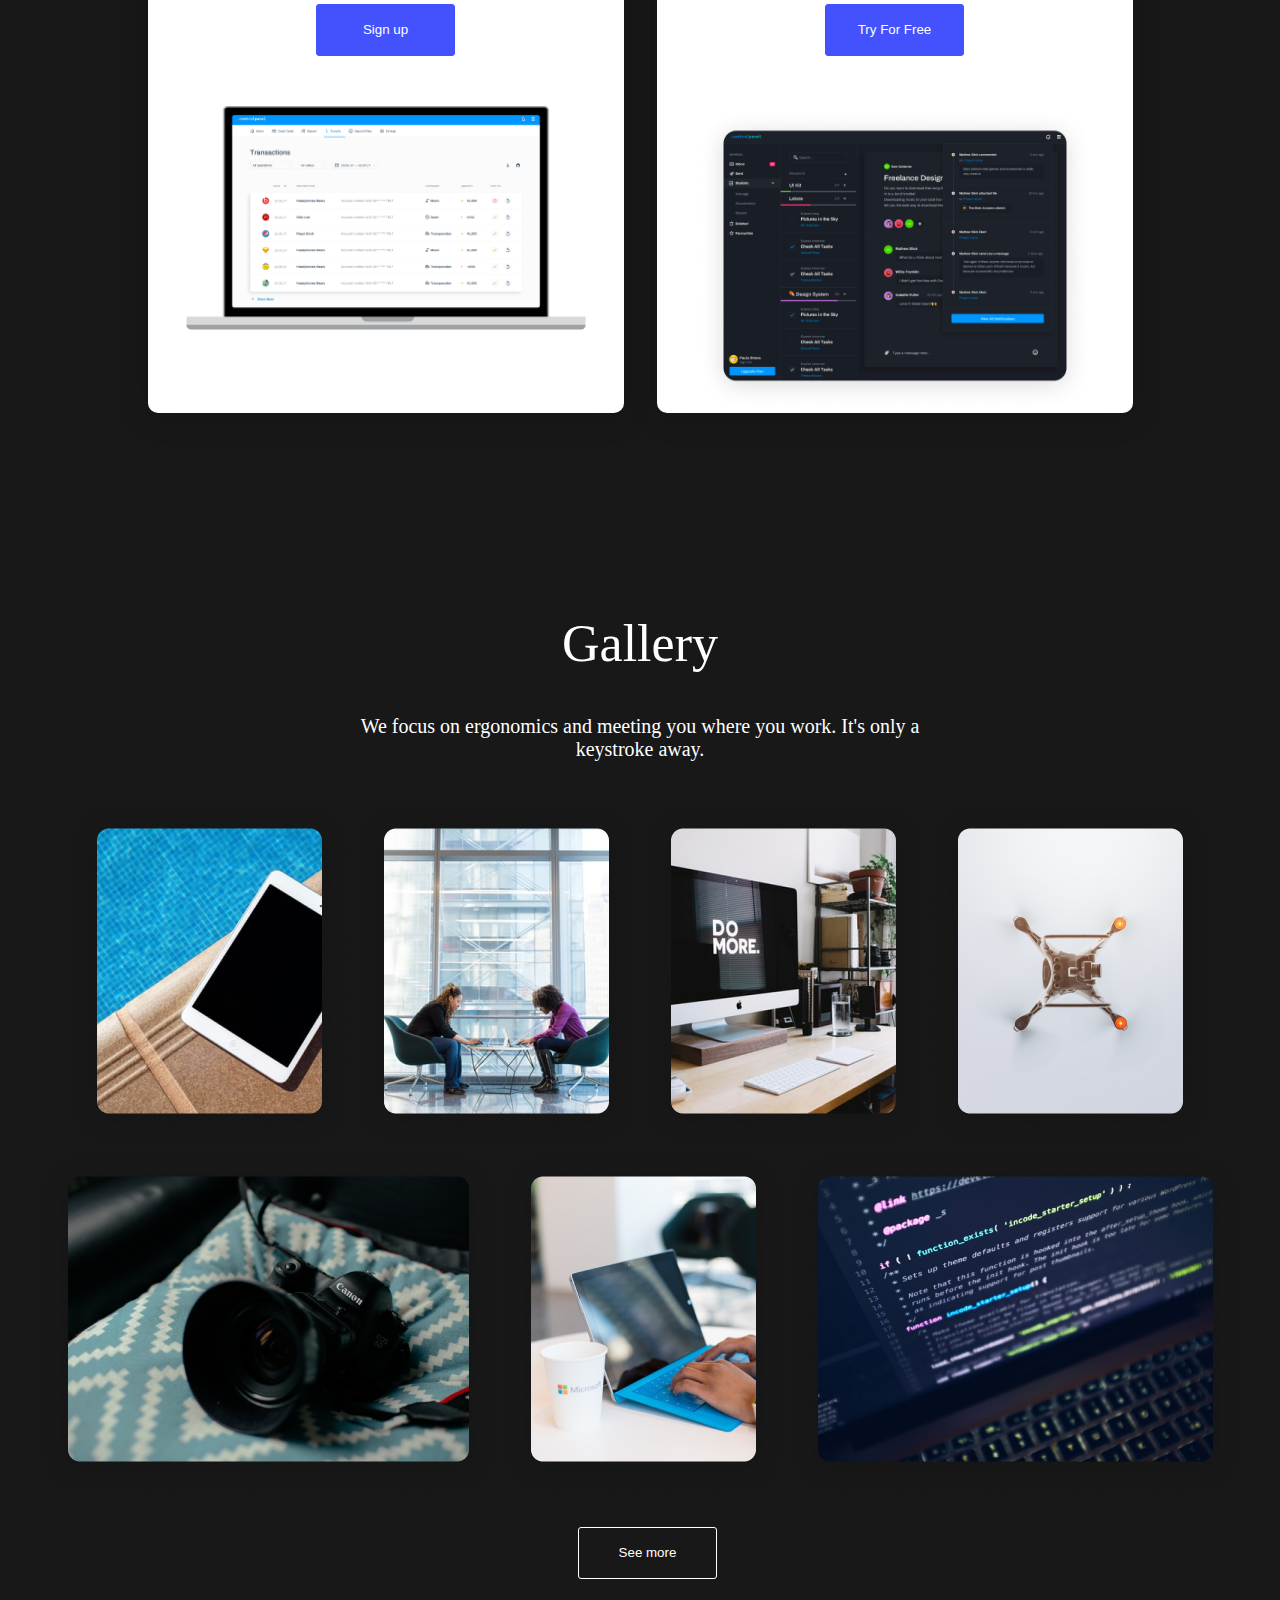
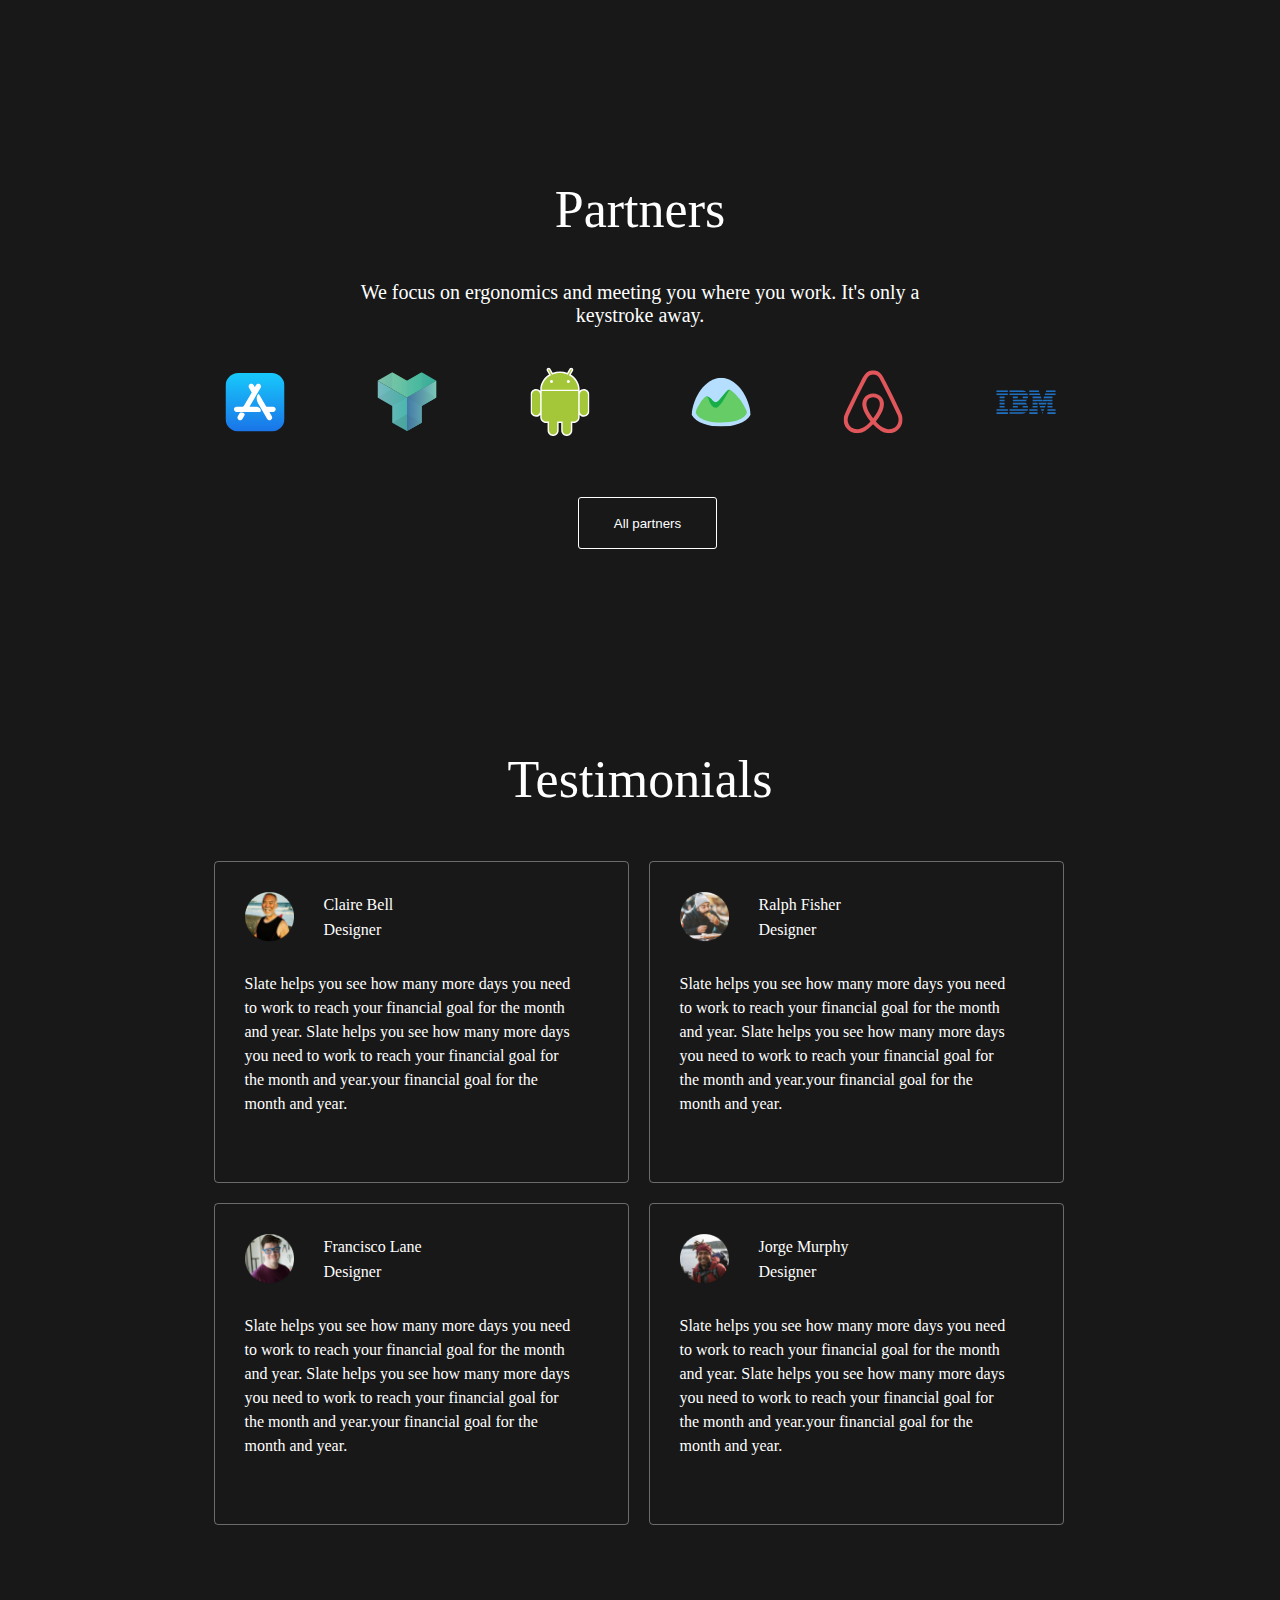
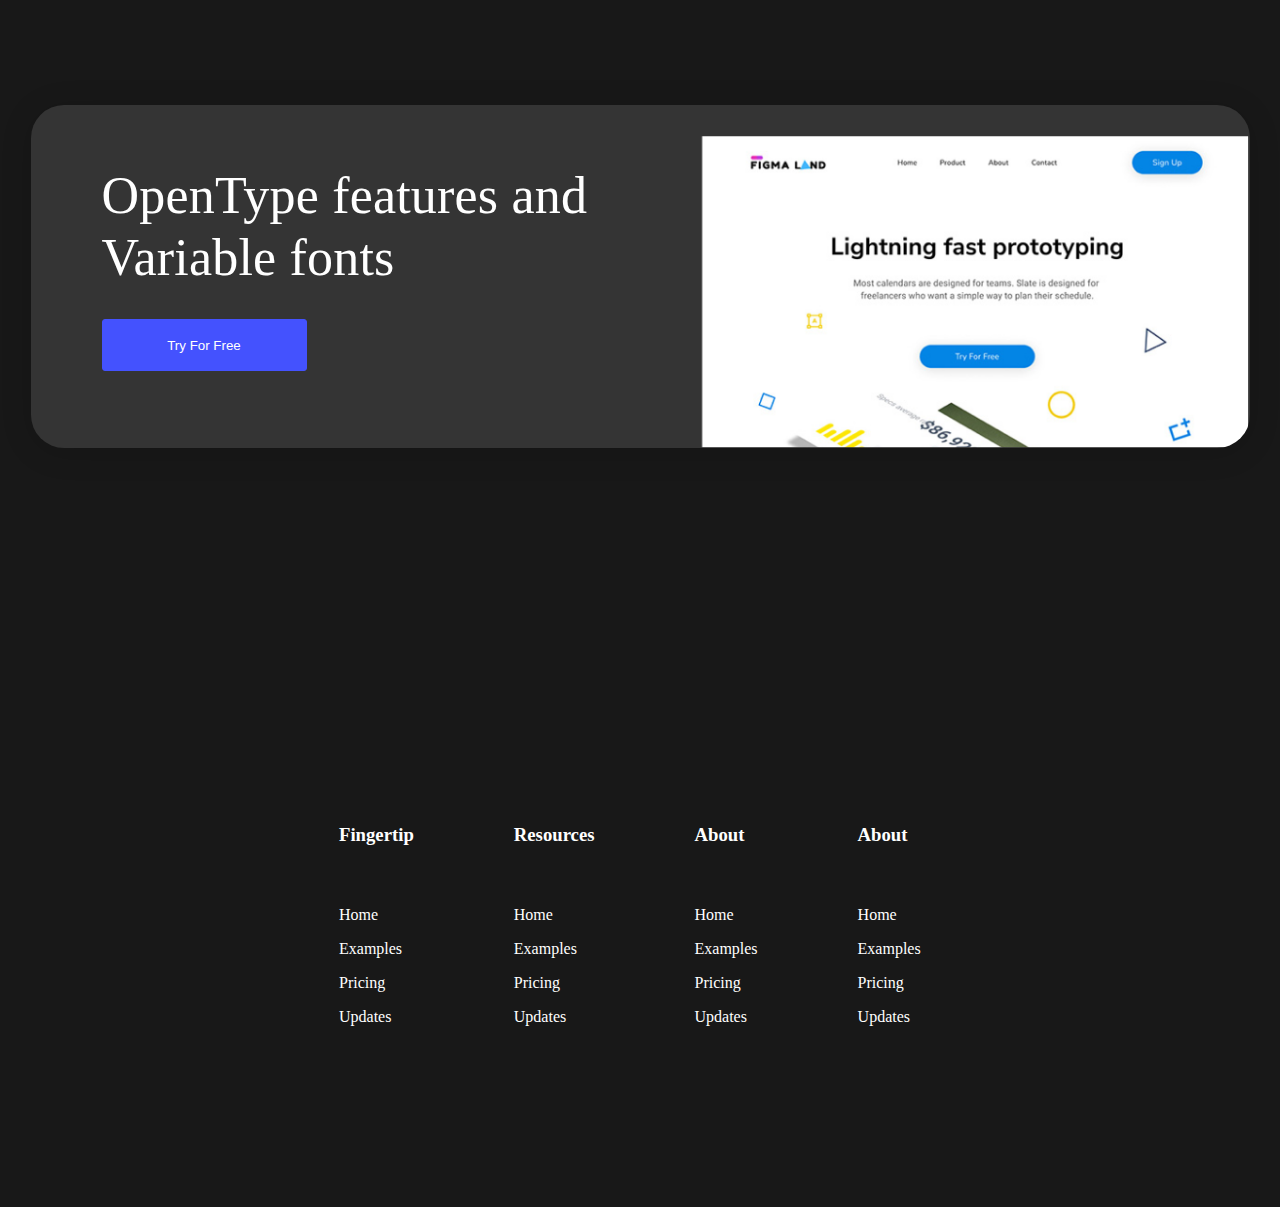
==== commit e9d43779: "df" ====
--- a/index.html
+++ b/index.html
@@ -280,11 +280,54 @@
       <div class="try_cont">
         <div>
           <h3>OpenType features and Variable fonts</h3>
-          <button >Try For Free</button>
-        </div>
-        <img src="./images/media-content.png" alt="" class="try_img_sm">
-        <img src="./images/media-content sm.png" alt="" >
-      </div>
-    </section>
+          <button>Try For Free</button>
+        </div>
+        <img src="./images/media-content.png" alt="" class="try_img_sm" />
+        <img src="./images/media-content sm.png" alt="" />
+      </div>
+    </section>
+
+    <footer>
+     <div class="left_cont">
+       <div class="link_cont">
+         <h3>Fingertip</h4>
+         <div class="footer_links">
+           <p>Home</p>
+           <p>Examples</p>
+           <p>Pricing</p>
+           <p>Updates</p>
+         </div>
+       </div>
+         <div class="link_cont">
+         <h3>Resources</h4>
+         <div class="footer_links">
+           <p>Home</p>
+           <p>Examples</p>
+           <p>Pricing</p>
+           <p>Updates</p>
+         </div>
+       </div>
+         <div class="link_cont">
+         <h3>About</h4>
+         <div class="footer_links">
+           <p>Home</p>
+           <p>Examples</p>
+           <p>Pricing</p>
+           <p>Updates</p>
+         </div>
+       </div>
+        
+     </div>
+     <div class="right_cont">
+        <div class="link_cont">
+         <h3>About</h4>
+                 <div class="footer_links">
+           <p>Home</p>
+           <p>Examples</p>
+           <p>Pricing</p>
+           <p>Updates</p>
+         </div>
+     </div>
+    </footer>
   </body>
 </html>
--- a/css/style.css
+++ b/css/style.css
@@ -362,6 +362,33 @@
   display: none;
 }
 
+
+
+
+footer{
+  margin-top: 200px;
+  padding: 107px 281px;
+  display: flex;
+}
+.left_cont{
+  display: flex;
+}
+.link_cont{
+  padding: 50px;
+}
+.footer_links{
+  margin-top: 60px;
+}
+.footer_links p{
+  font-size: 16px;
+  font-weight: normal;
+  text-align: left;
+  padding: 0px;
+}
+
+
+
+
 /* Media Queries */
 
 @media only screen and (max-width: 768px) {
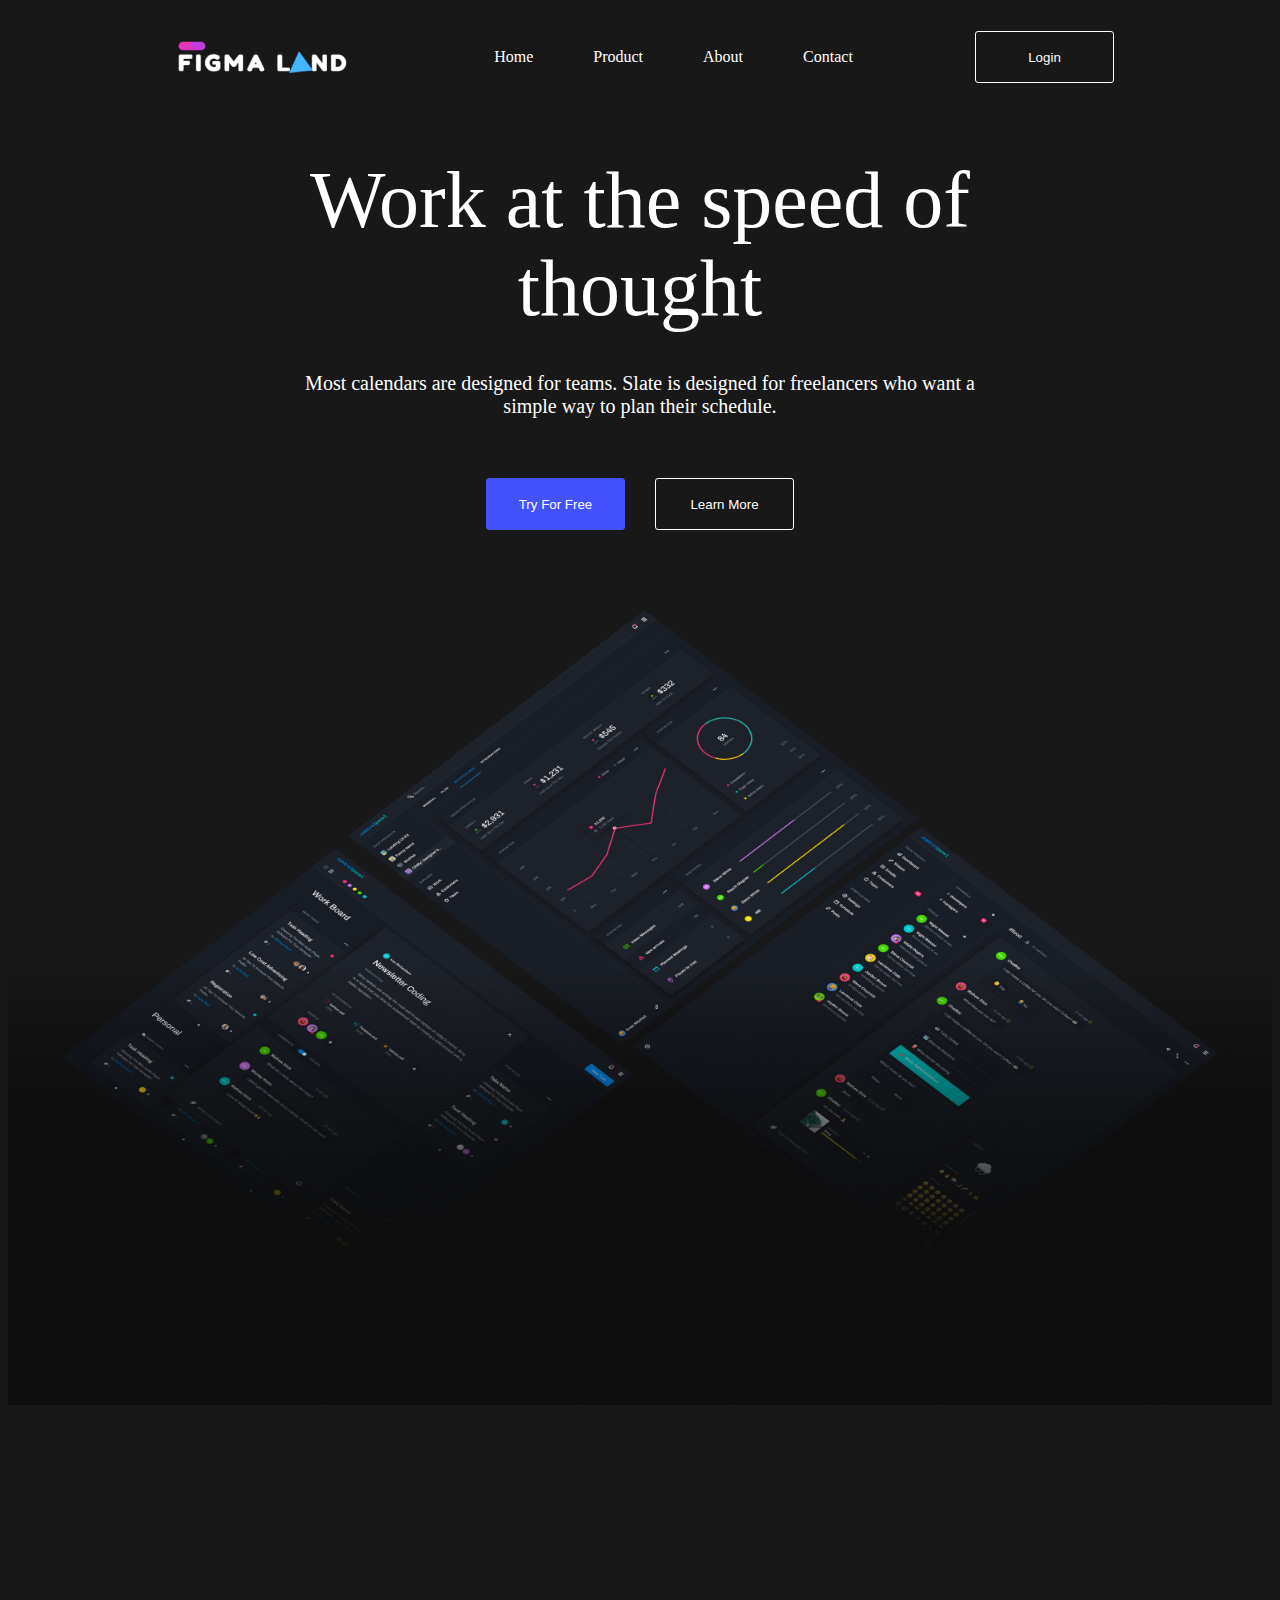
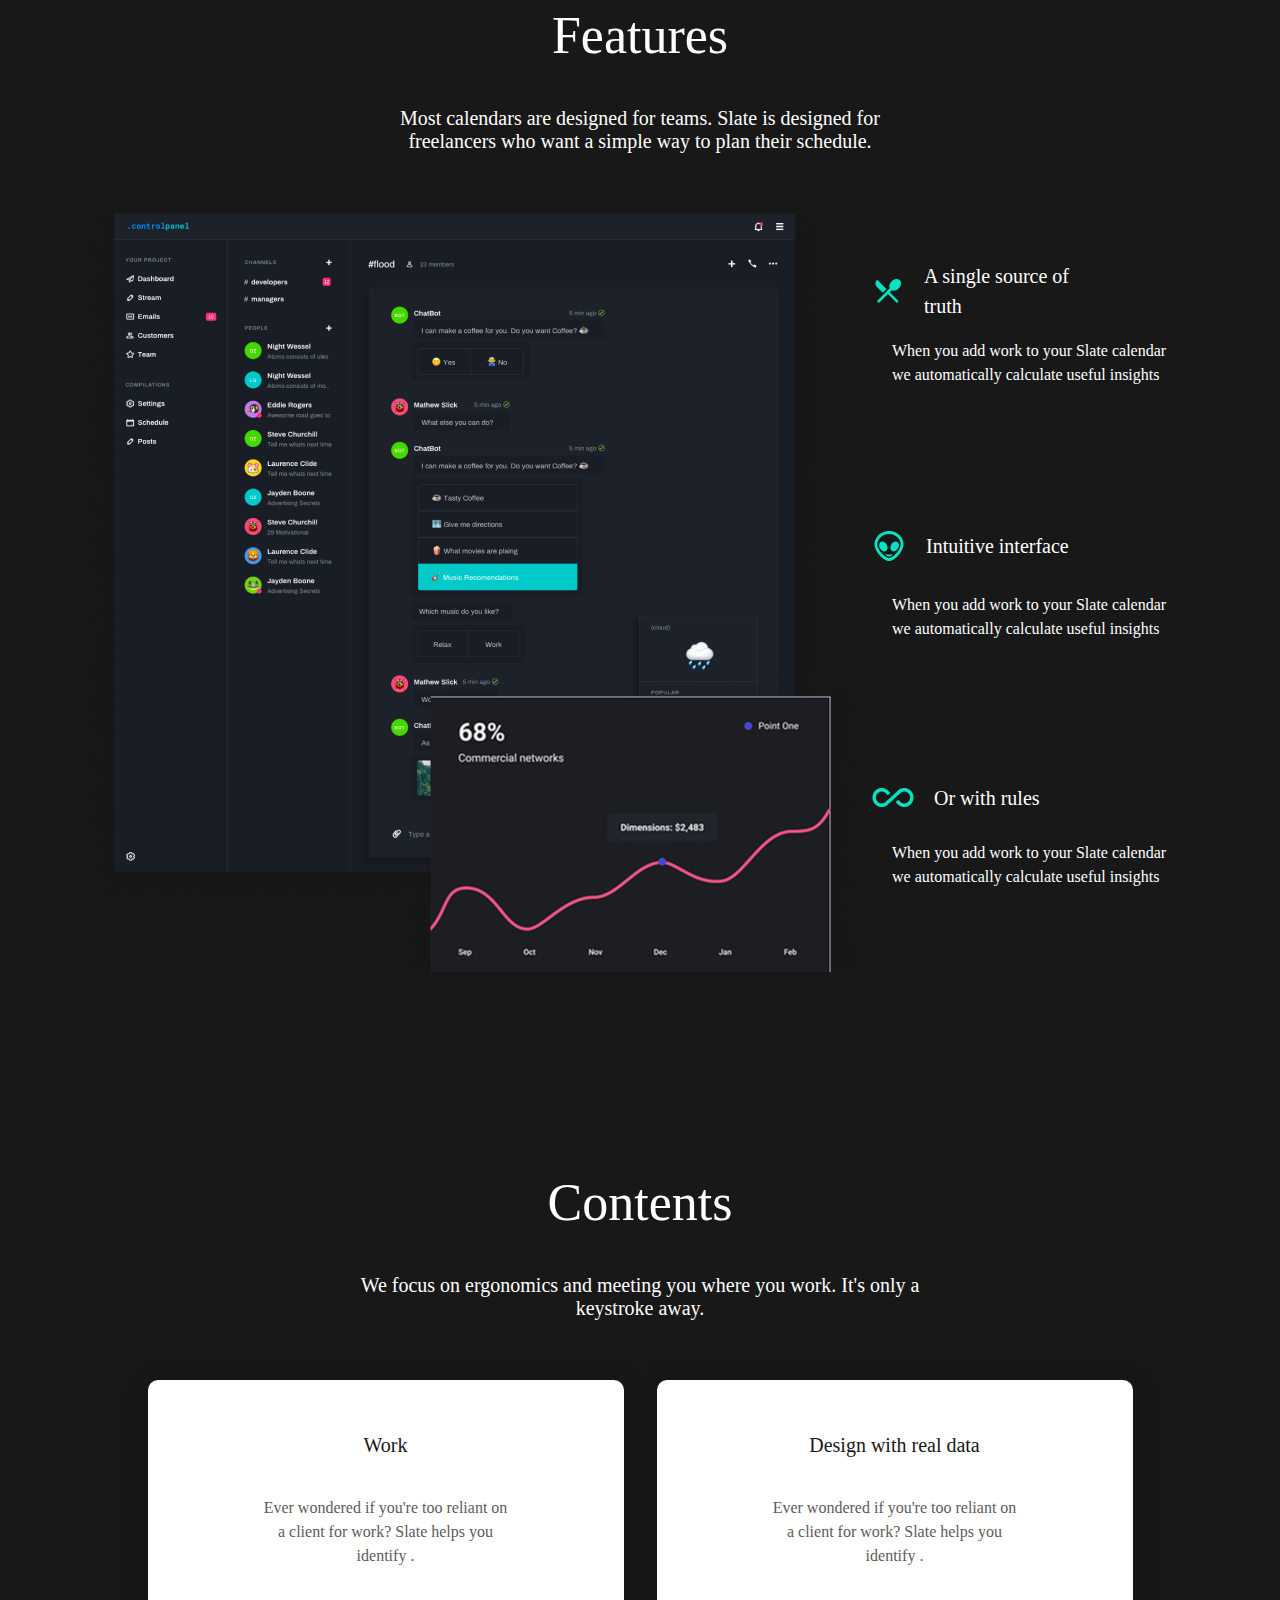
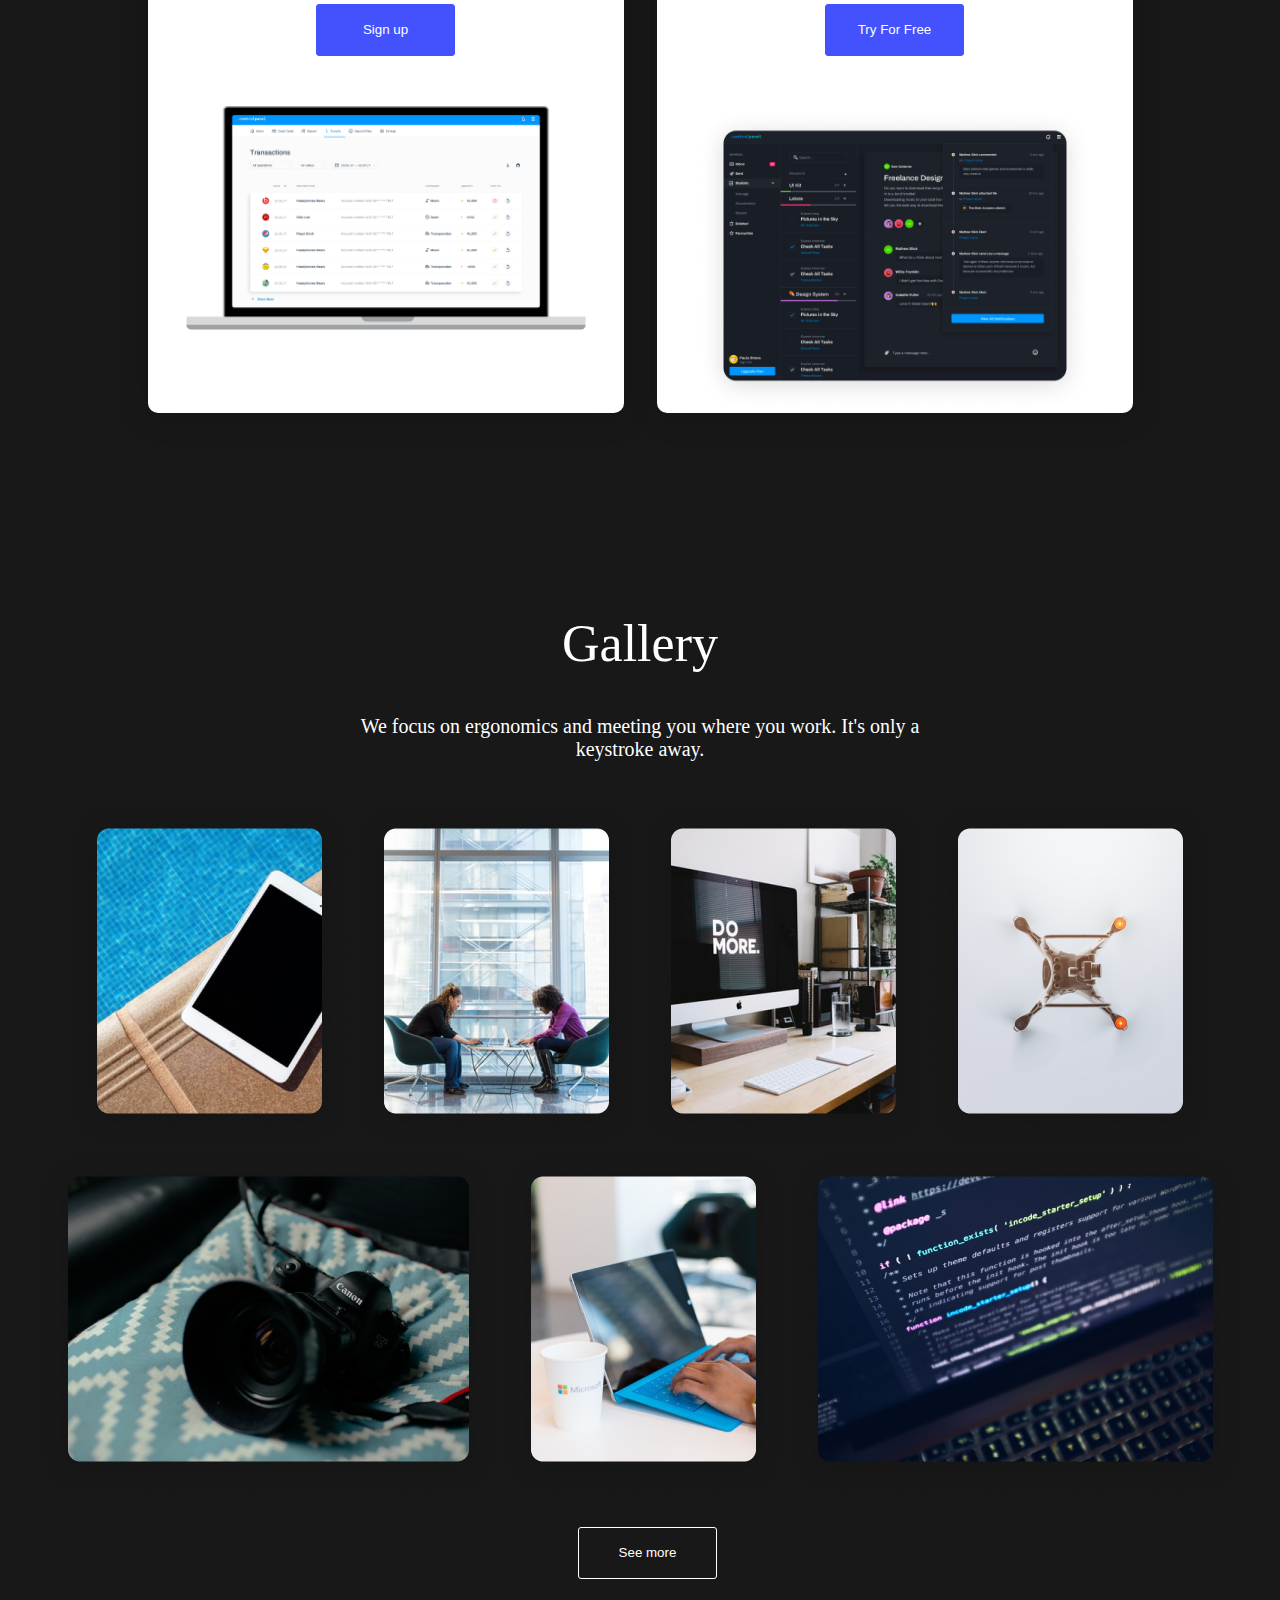
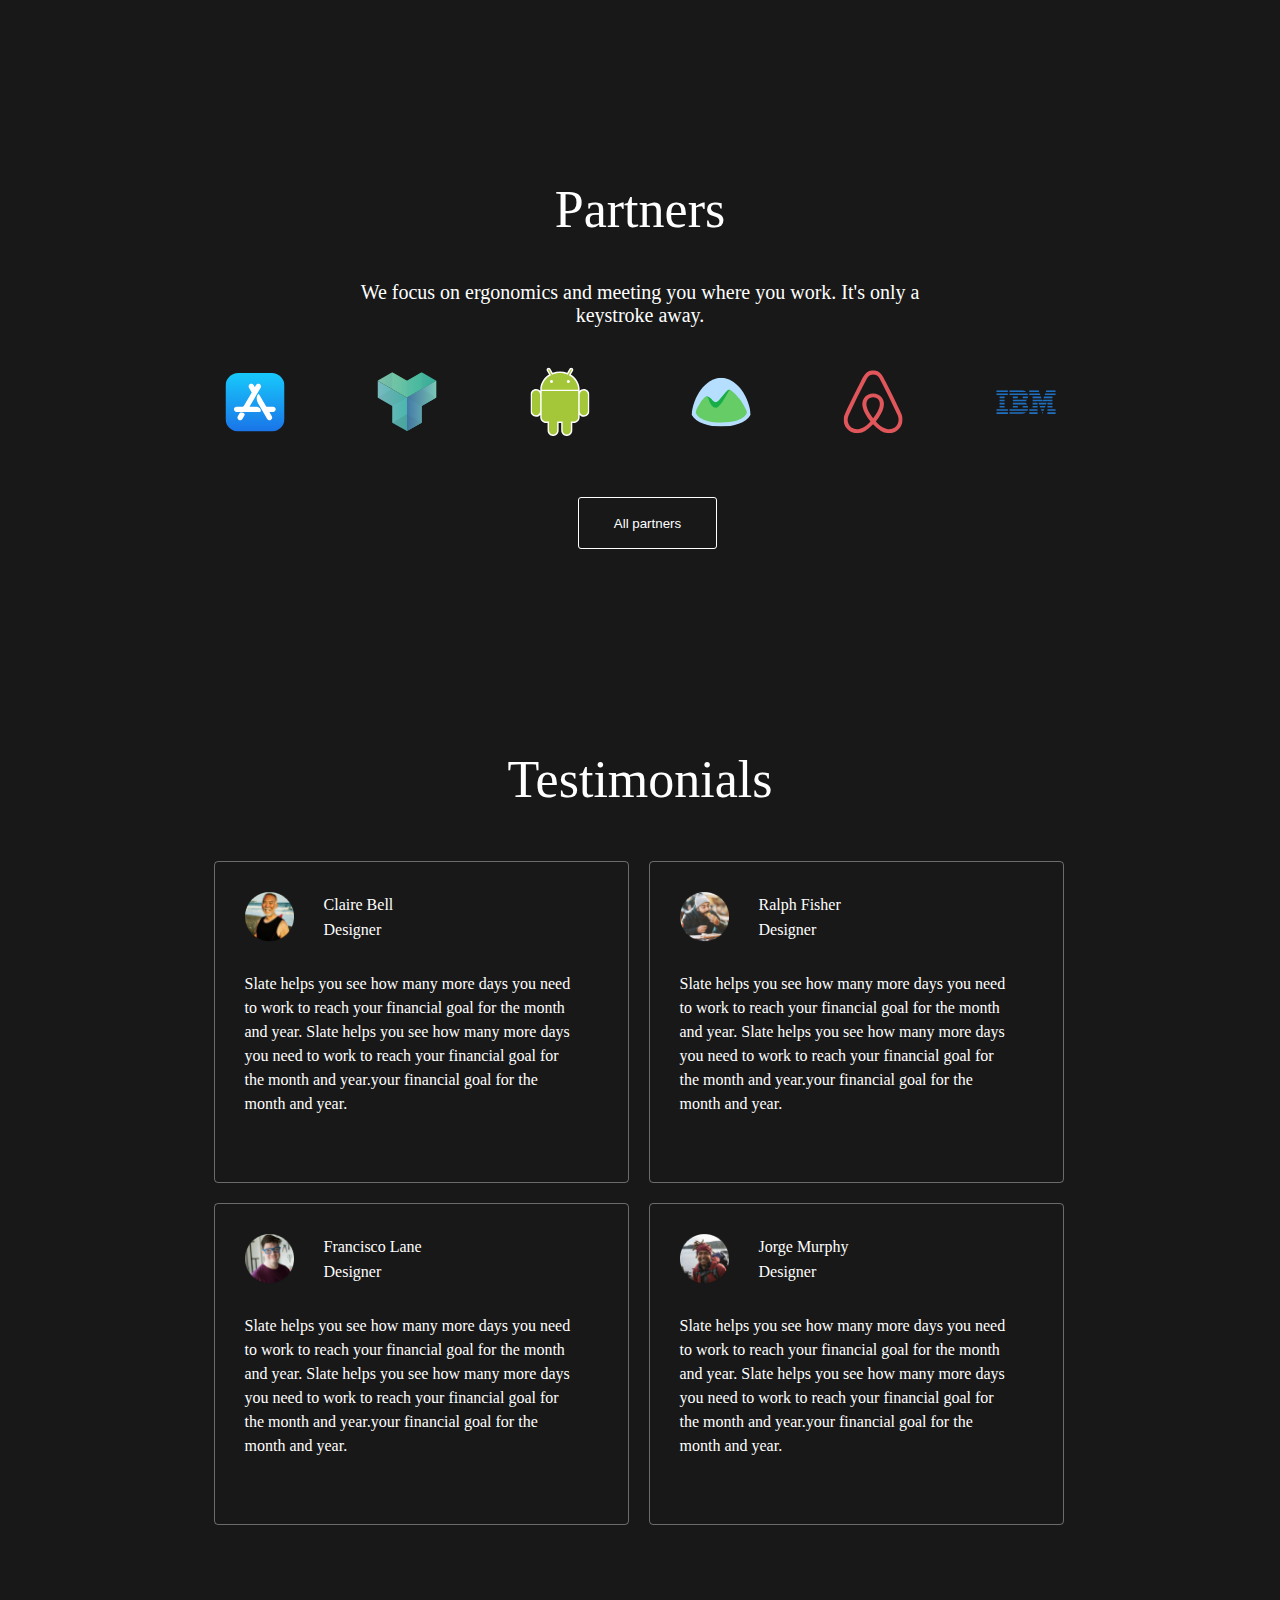
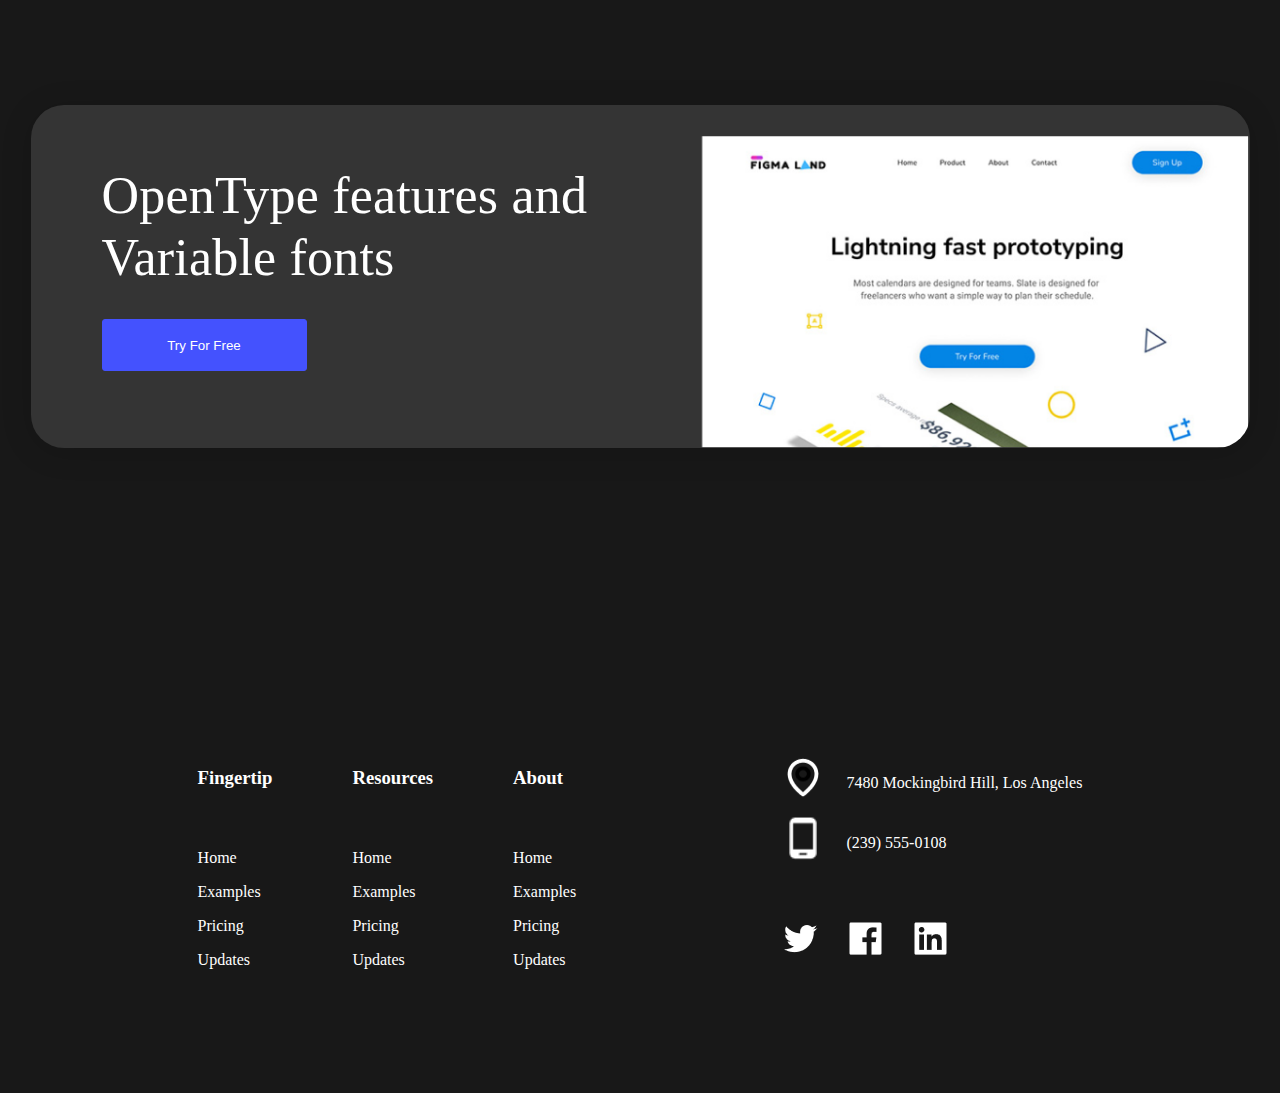
==== commit 4078a6e3: "final" ====
--- a/index.html
+++ b/index.html
@@ -8,6 +8,7 @@
     <link rel="shortcut icon" href="./images/favicon.ico" type="image/x-icon" />
     <title>FigmaLand</title>
   </head>
+
   <body>
     <nav>
       <div class="nav_cont">
@@ -288,46 +289,50 @@
     </section>
 
     <footer>
-     <div class="left_cont">
-       <div class="link_cont">
-         <h3>Fingertip</h4>
-         <div class="footer_links">
-           <p>Home</p>
-           <p>Examples</p>
-           <p>Pricing</p>
-           <p>Updates</p>
-         </div>
-       </div>
-         <div class="link_cont">
-         <h3>Resources</h4>
-         <div class="footer_links">
-           <p>Home</p>
-           <p>Examples</p>
-           <p>Pricing</p>
-           <p>Updates</p>
-         </div>
-       </div>
-         <div class="link_cont">
-         <h3>About</h4>
-         <div class="footer_links">
-           <p>Home</p>
-           <p>Examples</p>
-           <p>Pricing</p>
-           <p>Updates</p>
-         </div>
-       </div>
-        
-     </div>
-     <div class="right_cont">
+      <div class="left_cont">
         <div class="link_cont">
-         <h3>About</h4>
-                 <div class="footer_links">
-           <p>Home</p>
-           <p>Examples</p>
-           <p>Pricing</p>
-           <p>Updates</p>
-         </div>
-     </div>
+          <h3>Fingertip</h3>
+          <div class="footer_links">
+            <p>Home</p>
+            <p>Examples</p>
+            <p>Pricing</p>
+            <p>Updates</p>
+          </div>
+        </div>
+        <div class="link_cont padding">
+          <h3>Resources</h3>
+          <div class="footer_links">
+            <p>Home</p>
+            <p>Examples</p>
+            <p>Pricing</p>
+            <p>Updates</p>
+          </div>
+        </div>
+        <div class="link_cont">
+          <h3>About</h3>
+          <div class="footer_links">
+            <p>Home</p>
+            <p>Examples</p>
+            <p>Pricing</p>
+            <p>Updates</p>
+          </div>
+        </div>
+      </div>
+      <div class="right_cont">
+        <div class="link_cont">
+          <div class="footer_links2">
+            <div>
+              <img src="./images/bx_bx-map.png" alt="" />
+              <p>7480 Mockingbird Hill, Los Angeles</p>
+            </div>
+            <div>
+              <img src="./images/ic_baseline-phone-android.png" alt="" />
+              <p>(239) 555-0108</p>
+            </div>
+          </div>
+          <img src="./images/social media.png" alt="" class="socials"/>
+        </div>
+      </div>
     </footer>
   </body>
 </html>
--- a/css/style.css
+++ b/css/style.css
@@ -362,29 +362,62 @@
   display: none;
 }
 
-
-
-
-footer{
+footer {
   margin-top: 200px;
-  padding: 107px 281px;
-  display: flex;
-}
-.left_cont{
-  display: flex;
-}
-.link_cont{
-  padding: 50px;
-}
-.footer_links{
+  width: 70%;
+  display: flex;
+  margin: auto;
+  padding-top: 300px;
+  padding-bottom: 100px;
+  justify-content: space-between;
+}
+.left_cont {
+  display: flex;
+}
+.padding{
+  padding: 0px 80px 0px 80px;
+}
+
+.footer_links {
   margin-top: 60px;
 }
-.footer_links p{
+.footer_links p {
   font-size: 16px;
   font-weight: normal;
   text-align: left;
   padding: 0px;
 }
+.footer_links2 div{
+  display: flex;
+  align-items: center;
+}
+.footer_links2 div :nth-child(2){
+  padding-top: 10px;
+}
+.footer_links2 div img{
+  width: 46px;
+  height: 46px;
+}
+.footer_links2 div p {
+  font-size: 16px;
+  font-weight: normal;
+  text-align: left;
+  padding: 0px 0px 0px 20px;
+  align-items: center;
+}
+.socials{
+  margin-top: 30px;
+}
+
+
+
+
+
+
+
+
+
+
 
 
 
@@ -553,6 +586,26 @@
     display: block;
     margin-top: 50px;
   }
+  footer{
+    flex-direction: column;
+    /* padding-left: 90px; */
+    align-items: left;
+  }
+  .left_cont{
+    flex-direction: column;
+  }
+  .link_cont{
+
+  }
+  .padding{
+    padding: 30px 0px 30px 0px;
+  }
+  .footer_links{
+    margin-top: 10px;
+  }
+  .right_cont{
+    margin-top: 40px;
+  }
 }
 
 @media only screen and (max-width: 425px) {
@@ -598,3 +651,9 @@
     width: 400px;
   }
 }
+
+@media only screen and (max-width: 1042px) {
+  footer{
+    width: 90%;
+  }
+}
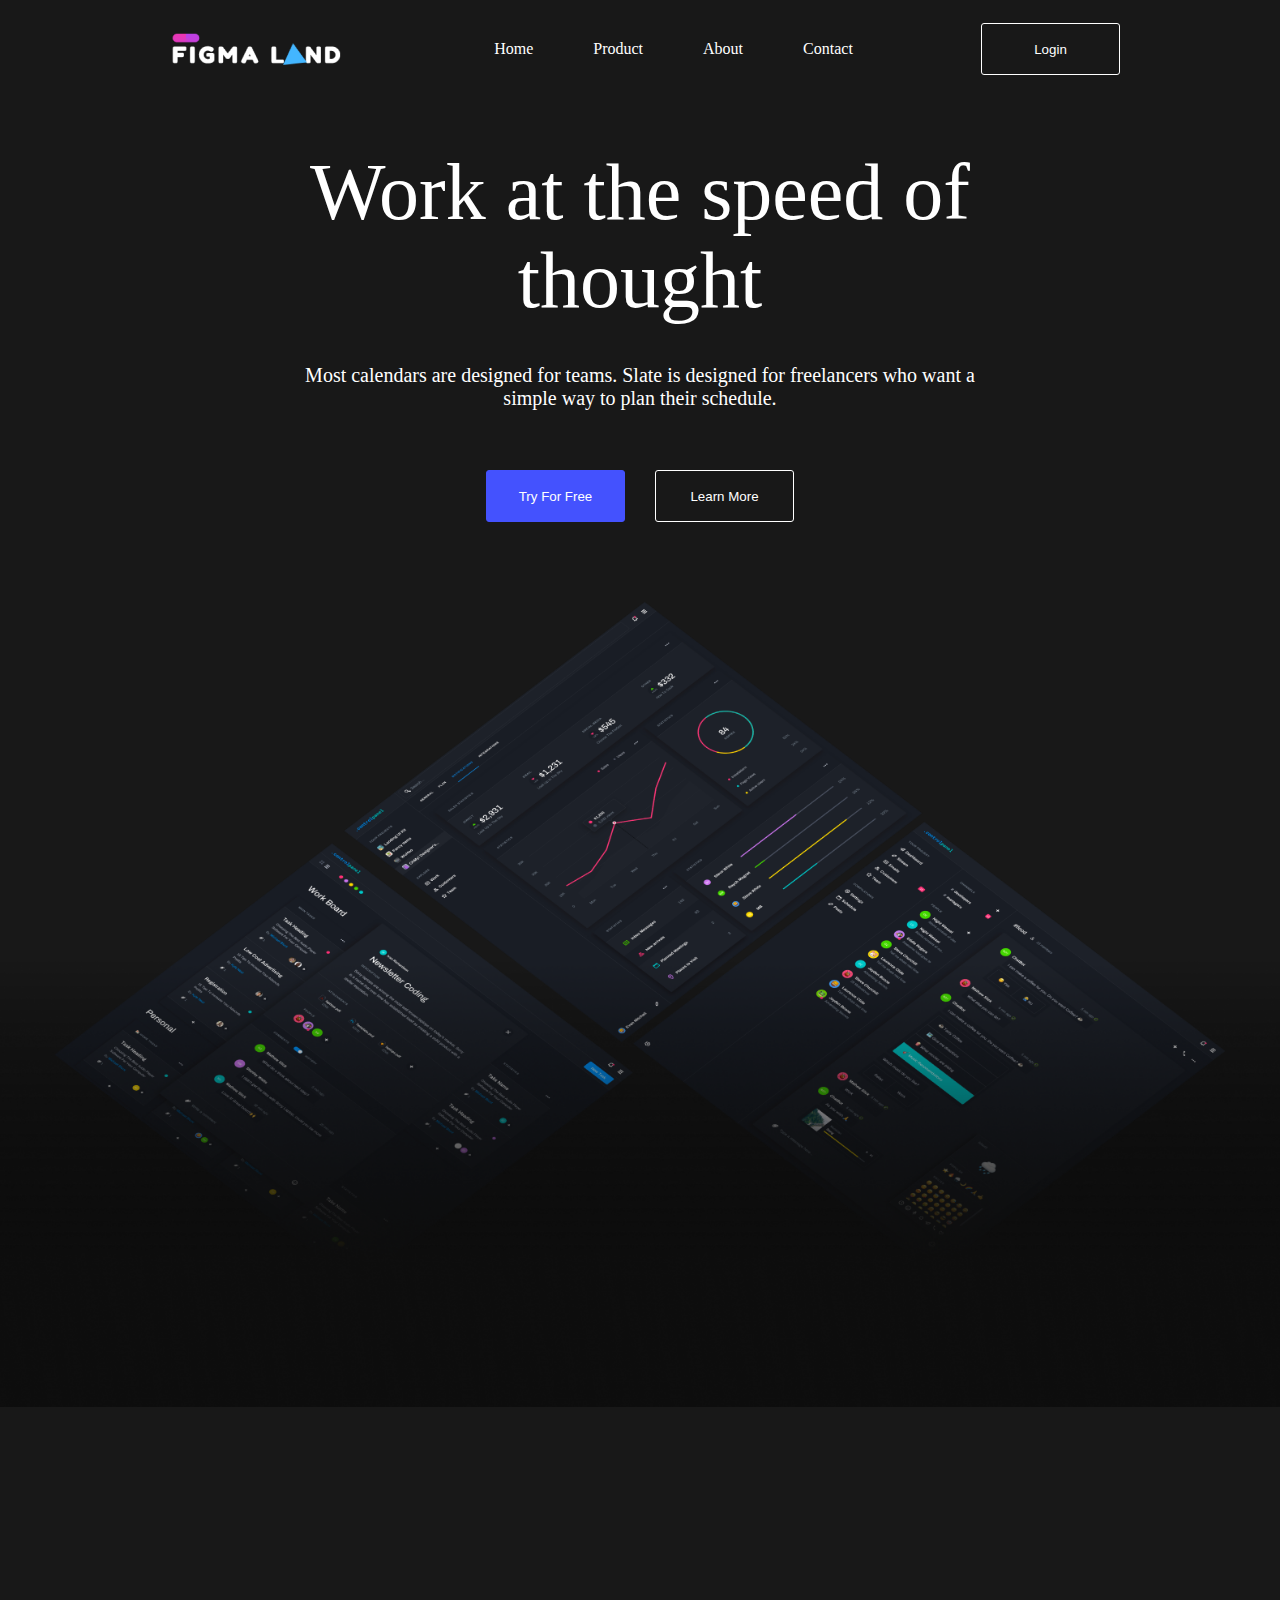
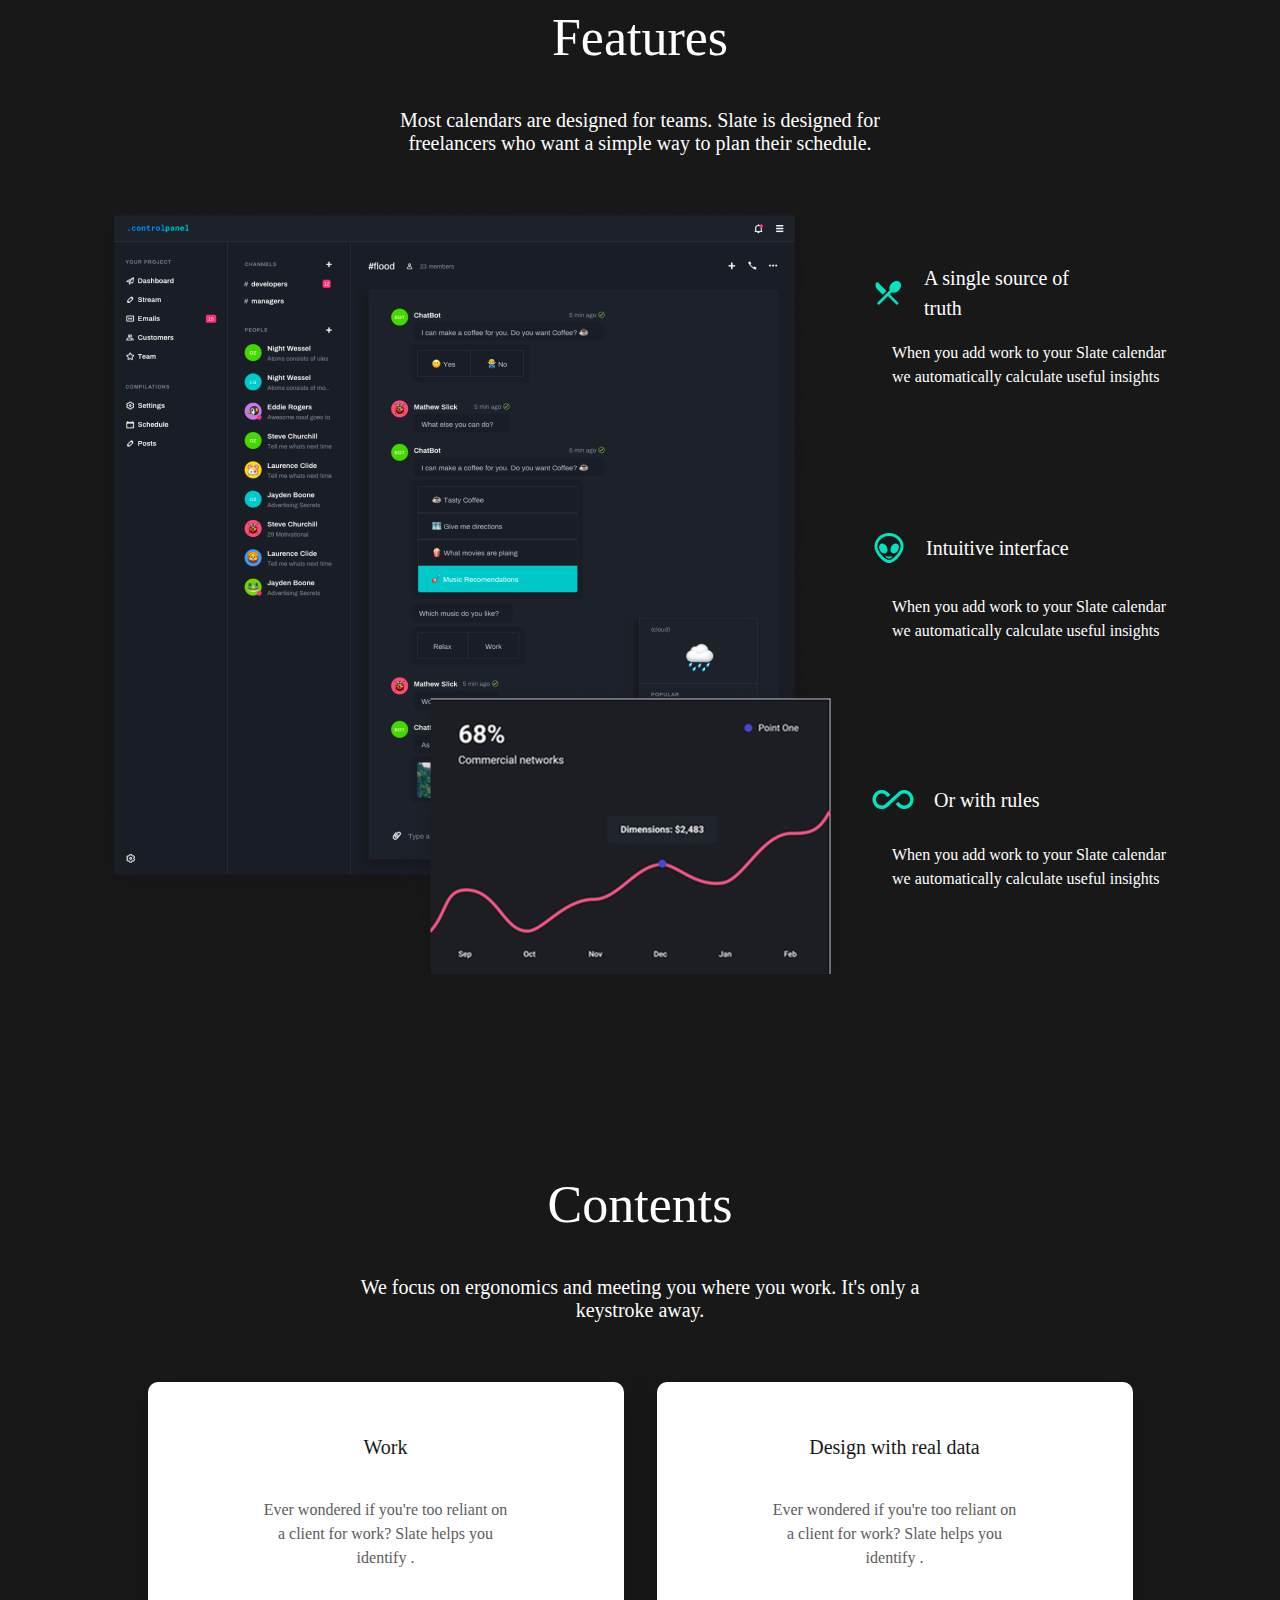
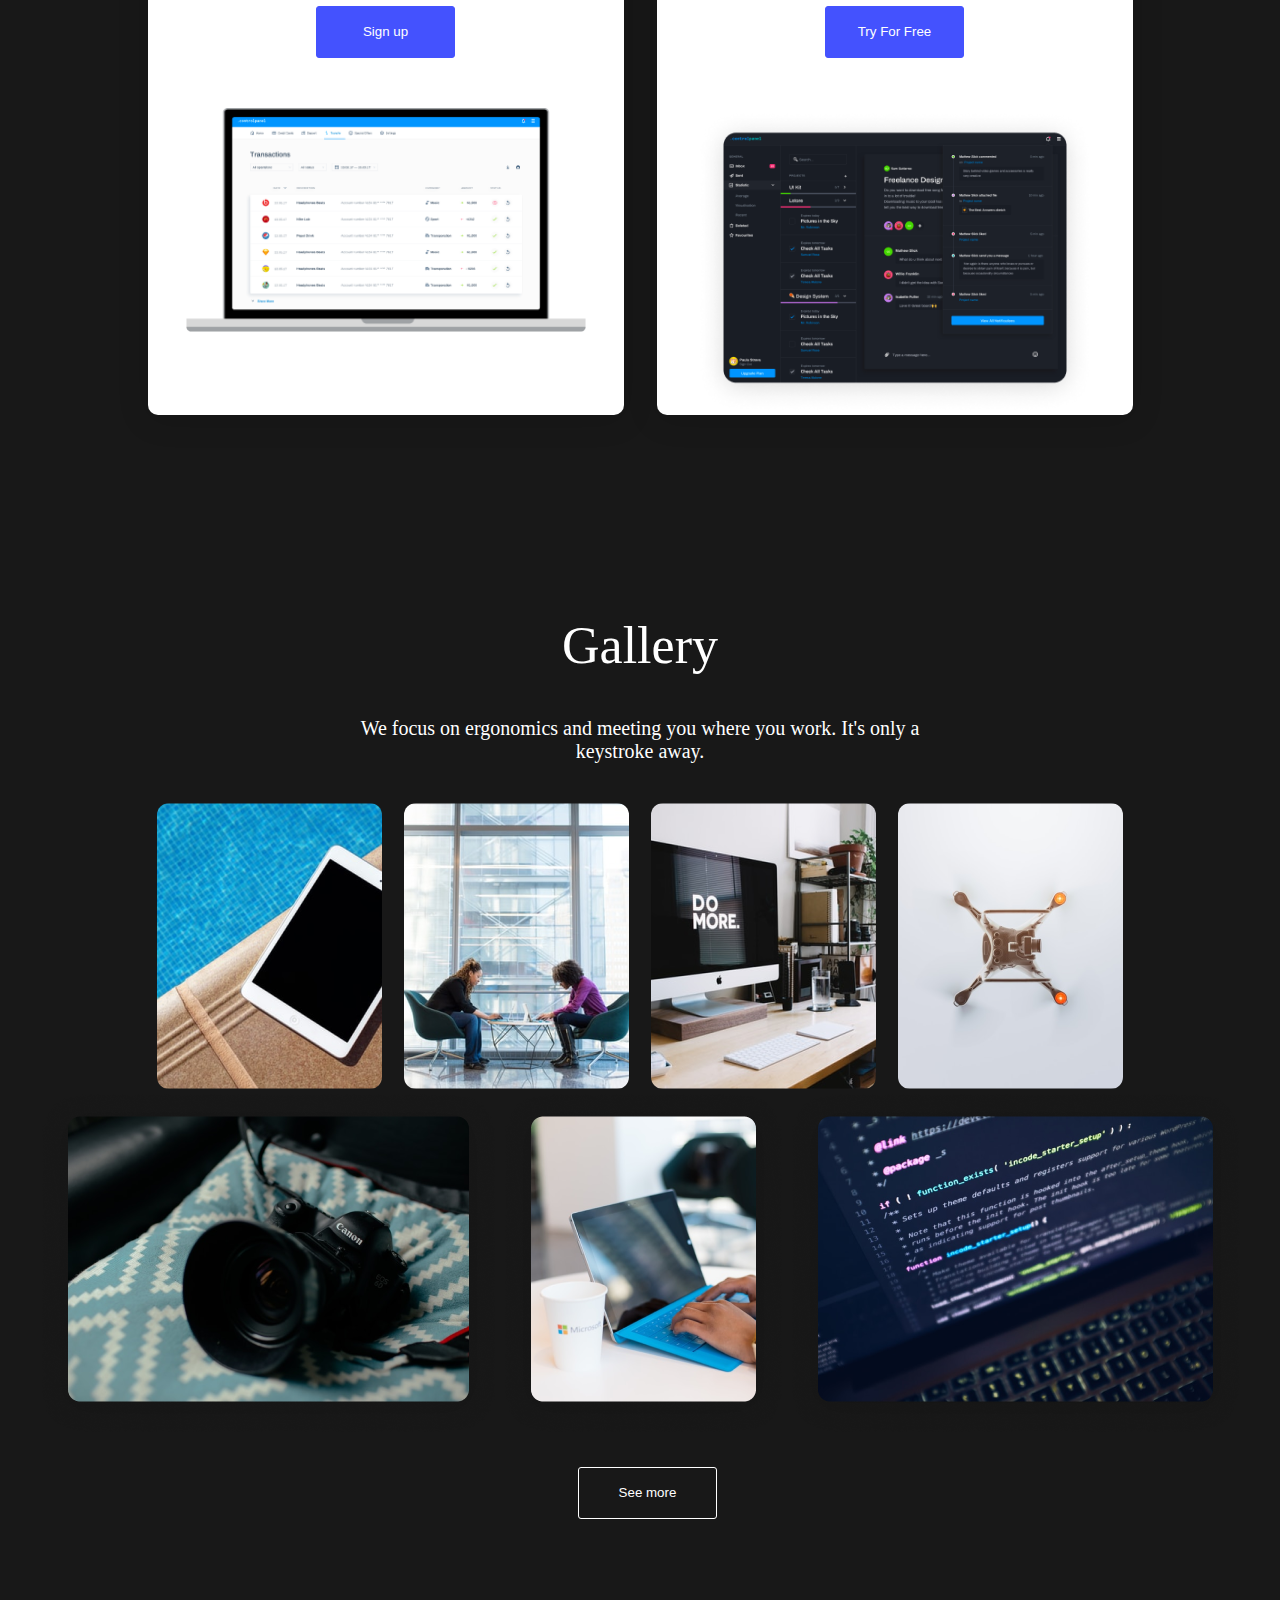
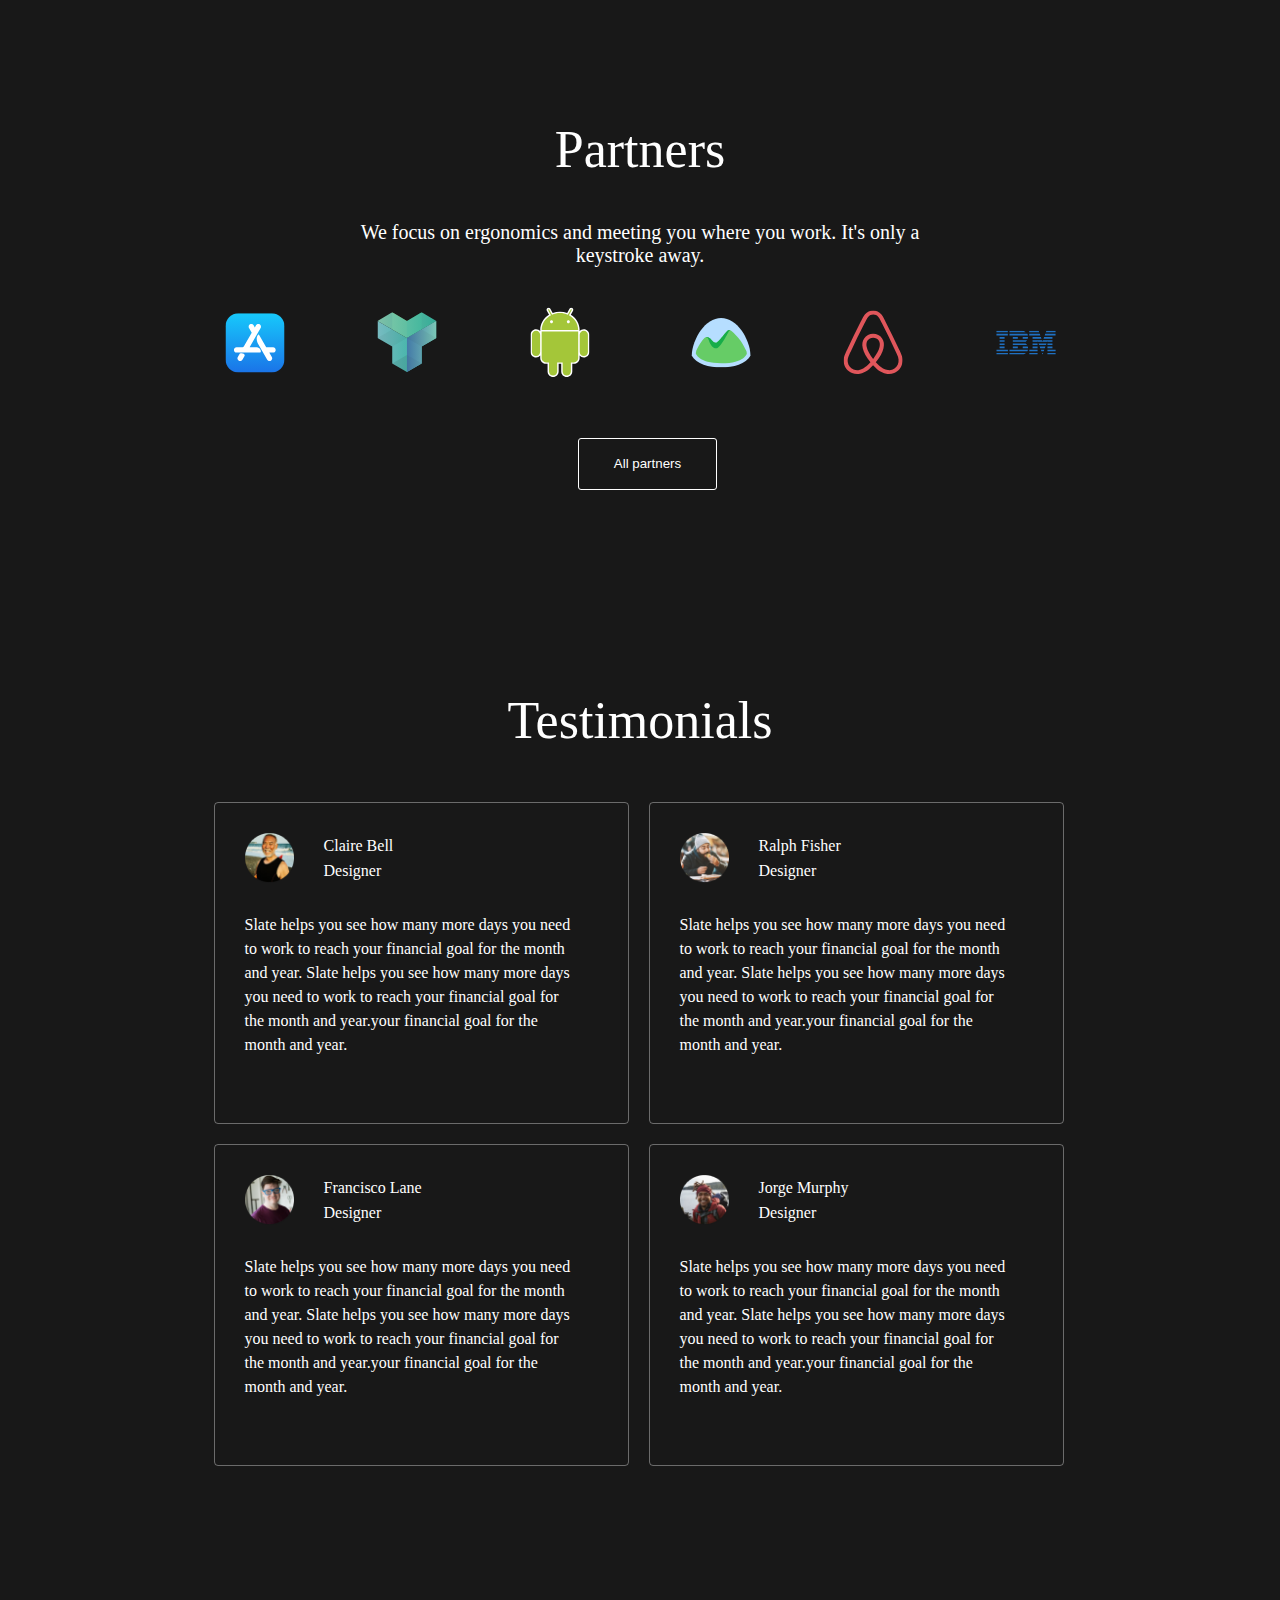
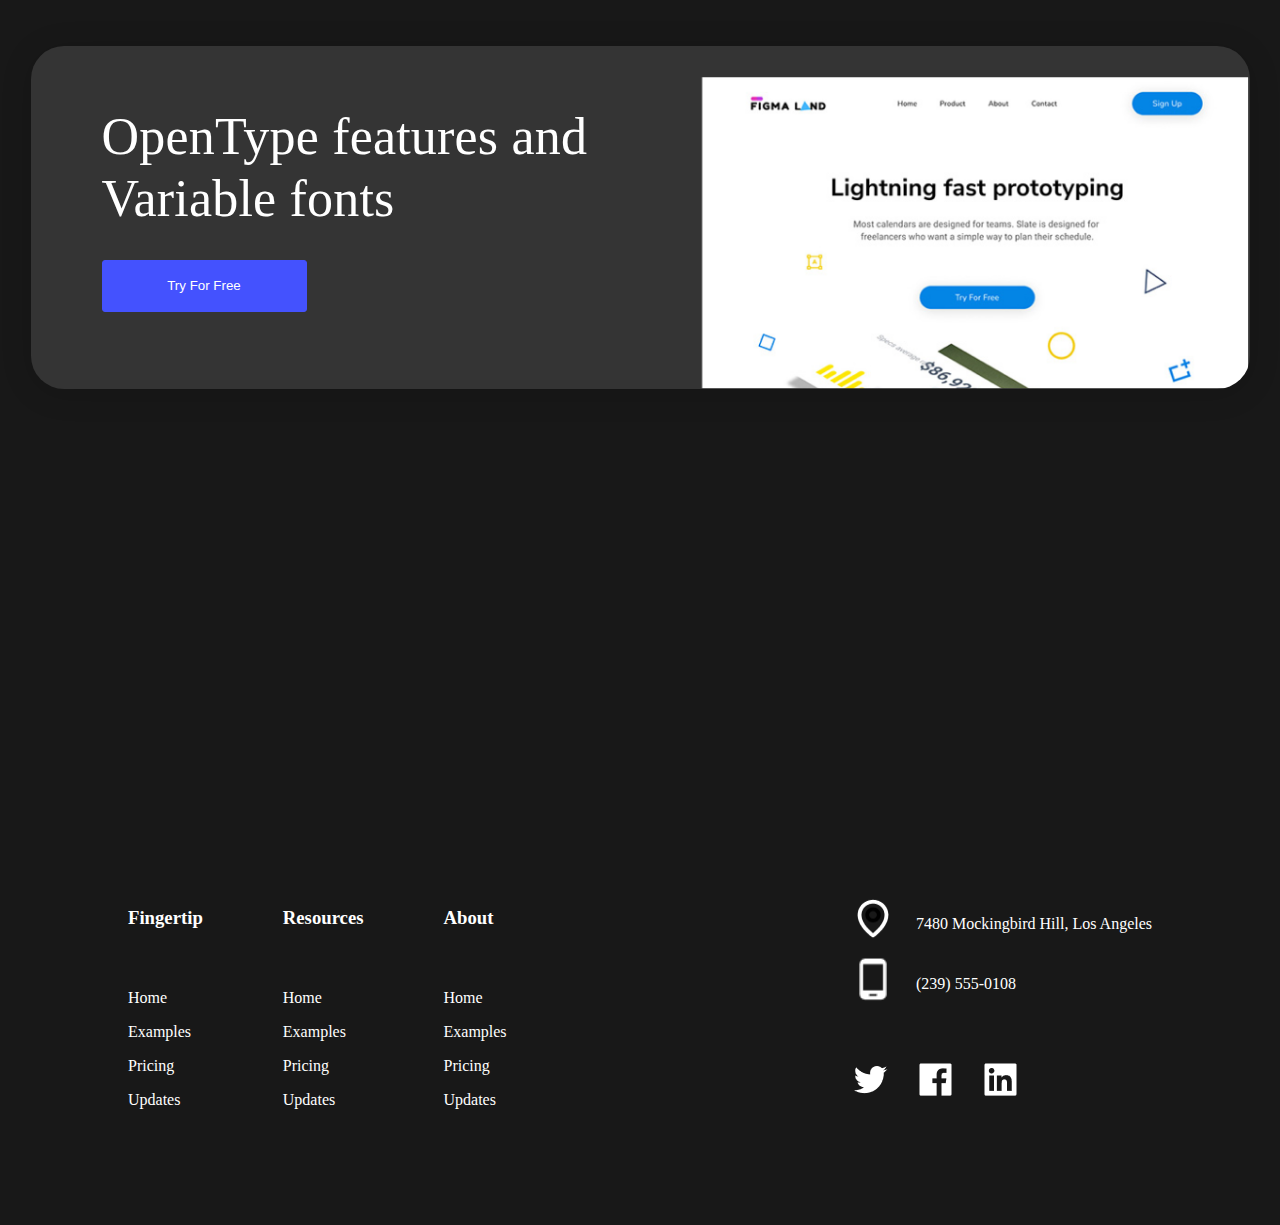
==== commit 7871cd3e: "dsaas" ====
--- a/index.html
+++ b/index.html
@@ -154,7 +154,7 @@
       </div>
       <div class="gallery">
         <div class="img_row1">
-          <img src="./images/Card-1.png" alt="" />
+          <img src="./images/Card-1.png" alt=""/>
           <img src="./images/Card-2.png" alt="" />
           <img src="./images/Card-3.png" alt="" />
           <img src="./images/Card.png" alt="" />
--- a/css/style.css
+++ b/css/style.css
@@ -4,7 +4,10 @@
   margin: 0%;
   box-sizing: border-box;
 }
-
+html, body {
+    margin: 0;
+    height: 100%;
+}
 body {
   background: #181818;
   color: white;
@@ -225,8 +228,14 @@
   align-items: center;
 }
 .img_row1 {
-  display: flex;
-  flex-direction: row;
+  width: 80%;
+  display: flex;
+  flex-direction: row;
+  justify-content: space-between;
+}
+.img_row1 img{
+  border-radius: 12px;
+  
 }
 .img_row2 {
   display: flex;
@@ -364,17 +373,19 @@
 
 footer {
   margin-top: 200px;
-  width: 70%;
-  display: flex;
-  margin: auto;
+  width: 80% !important;
+  display: flex;
+  flex-direction: row;
+  margin-left: 10%;
   padding-top: 300px;
   padding-bottom: 100px;
   justify-content: space-between;
 }
 .left_cont {
   display: flex;
-}
-.padding{
+ 
+}
+.padding {
   padding: 0px 80px 0px 80px;
 }
 
@@ -387,14 +398,14 @@
   text-align: left;
   padding: 0px;
 }
-.footer_links2 div{
-  display: flex;
-  align-items: center;
-}
-.footer_links2 div :nth-child(2){
+.footer_links2 div {
+  display: flex;
+  align-items: center;
+}
+.footer_links2 div :nth-child(2) {
   padding-top: 10px;
 }
-.footer_links2 div img{
+.footer_links2 div img {
   width: 46px;
   height: 46px;
 }
@@ -405,22 +416,9 @@
   padding: 0px 0px 0px 20px;
   align-items: center;
 }
-.socials{
+.socials {
   margin-top: 30px;
 }
-
-
-
-
-
-
-
-
-
-
-
-
-
 
 /* Media Queries */
 
@@ -480,6 +478,7 @@
   }
   .feature_image_sm {
     display: block;
+    width: 90%;
   }
   .list {
     width: 260px;
@@ -506,9 +505,18 @@
     width: 250px;
   }
   .img_row1 {
+    width: 308px;
     display: flex;
     flex-direction: column;
-  }
+
+  }
+.img_row1 img{
+  width: 100%;
+  height: auto;
+  border-radius: 12px;
+  margin-bottom: 50px;
+}
+
   .img_row2 {
     display: none;
   }
@@ -564,7 +572,7 @@
     background: inherit;
     align-items: center;
     box-shadow: none;
-    width: 100% !important;
+    width: 80% !important;
   }
 
   .try_cont div {
@@ -586,31 +594,31 @@
     display: block;
     margin-top: 50px;
   }
-  footer{
-    flex-direction: column;
-    /* padding-left: 90px; */
+  footer {
+    flex-direction: column;
+    
     align-items: left;
-  }
-  .left_cont{
-    flex-direction: column;
-  }
-  .link_cont{
-
-  }
-  .padding{
+    margin-top: 50px;
+    padding-top: 0;
+  }
+  .left_cont {
+    flex-direction: column;
+  }
+
+  .padding {
     padding: 30px 0px 30px 0px;
   }
-  .footer_links{
+  .footer_links {
     margin-top: 10px;
   }
-  .right_cont{
+  .right_cont {
     margin-top: 40px;
   }
 }
 
 @media only screen and (max-width: 425px) {
   .test_card1 {
-    width: 70%;
+    width: 80% !important;
   }
   .test_body {
     width: 90%;
@@ -653,7 +661,7 @@
 }
 
 @media only screen and (max-width: 1042px) {
-  footer{
+  footer {
     width: 90%;
   }
 }
